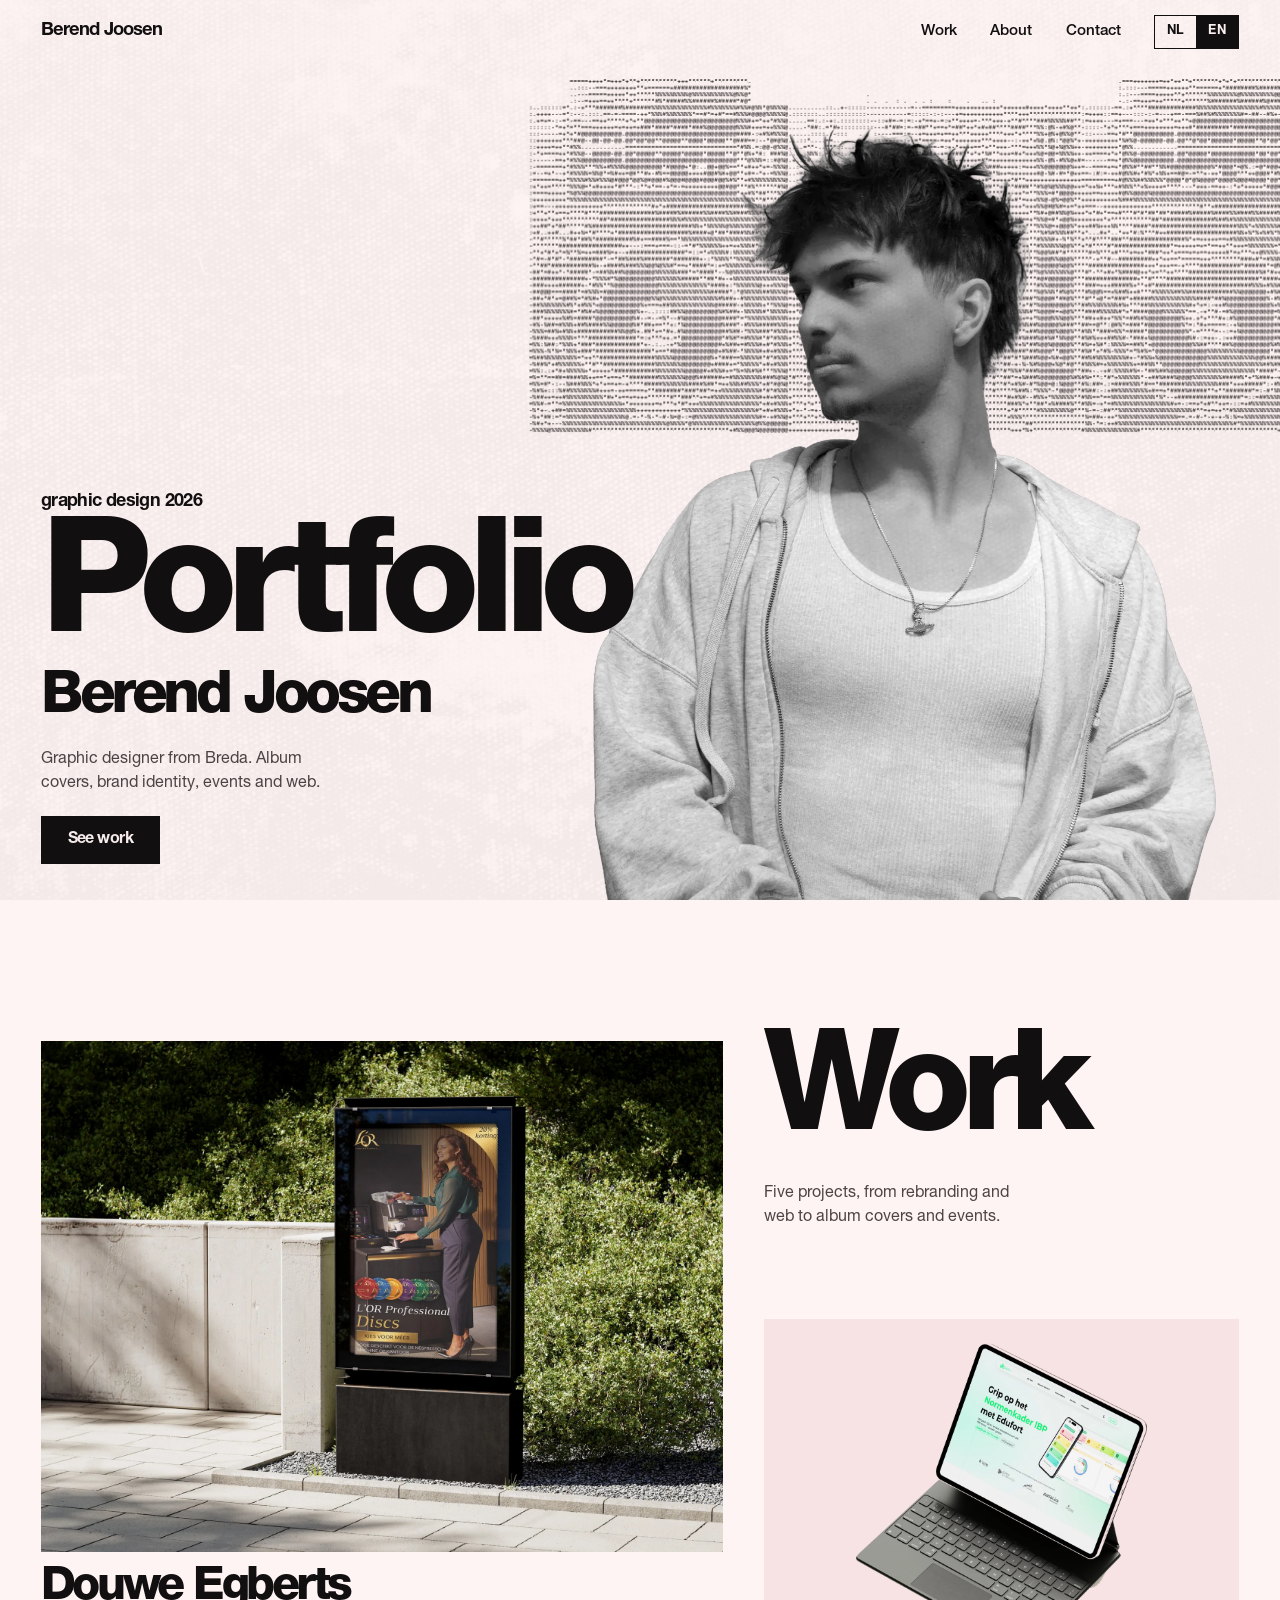
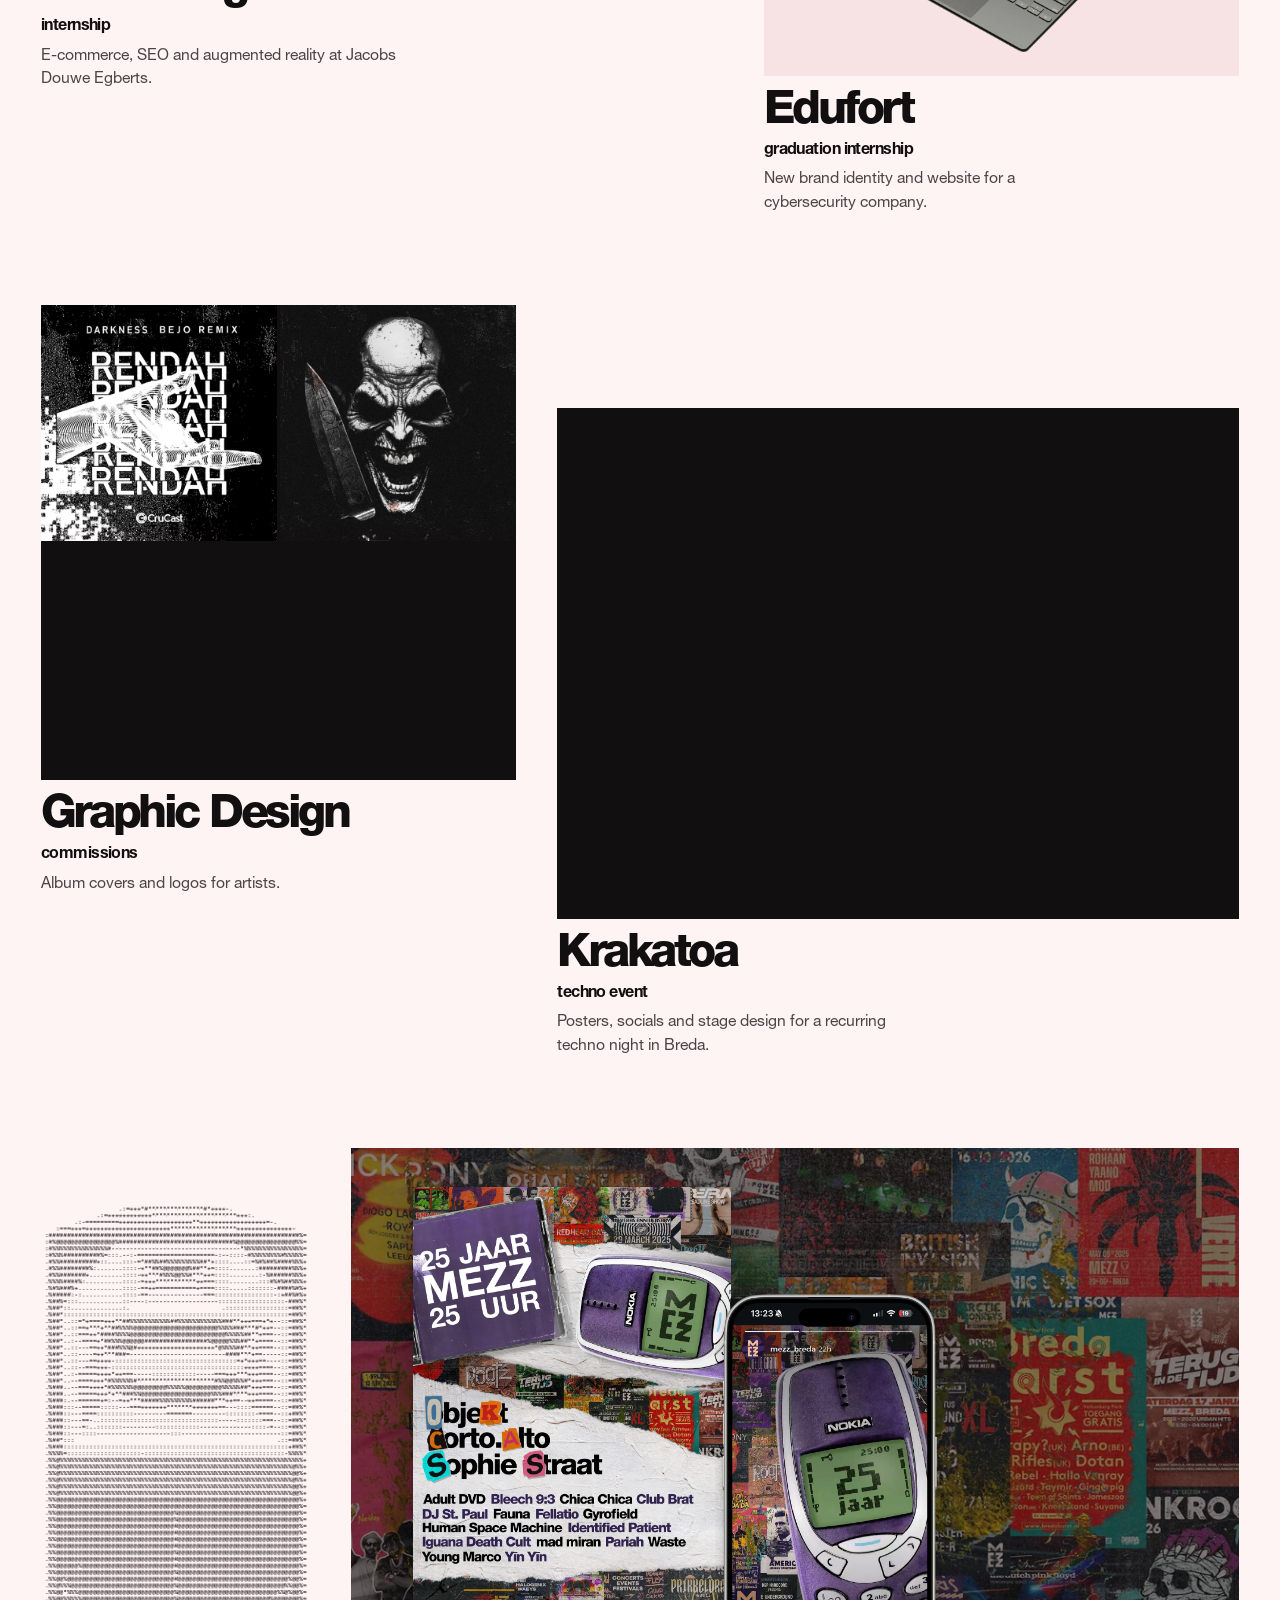
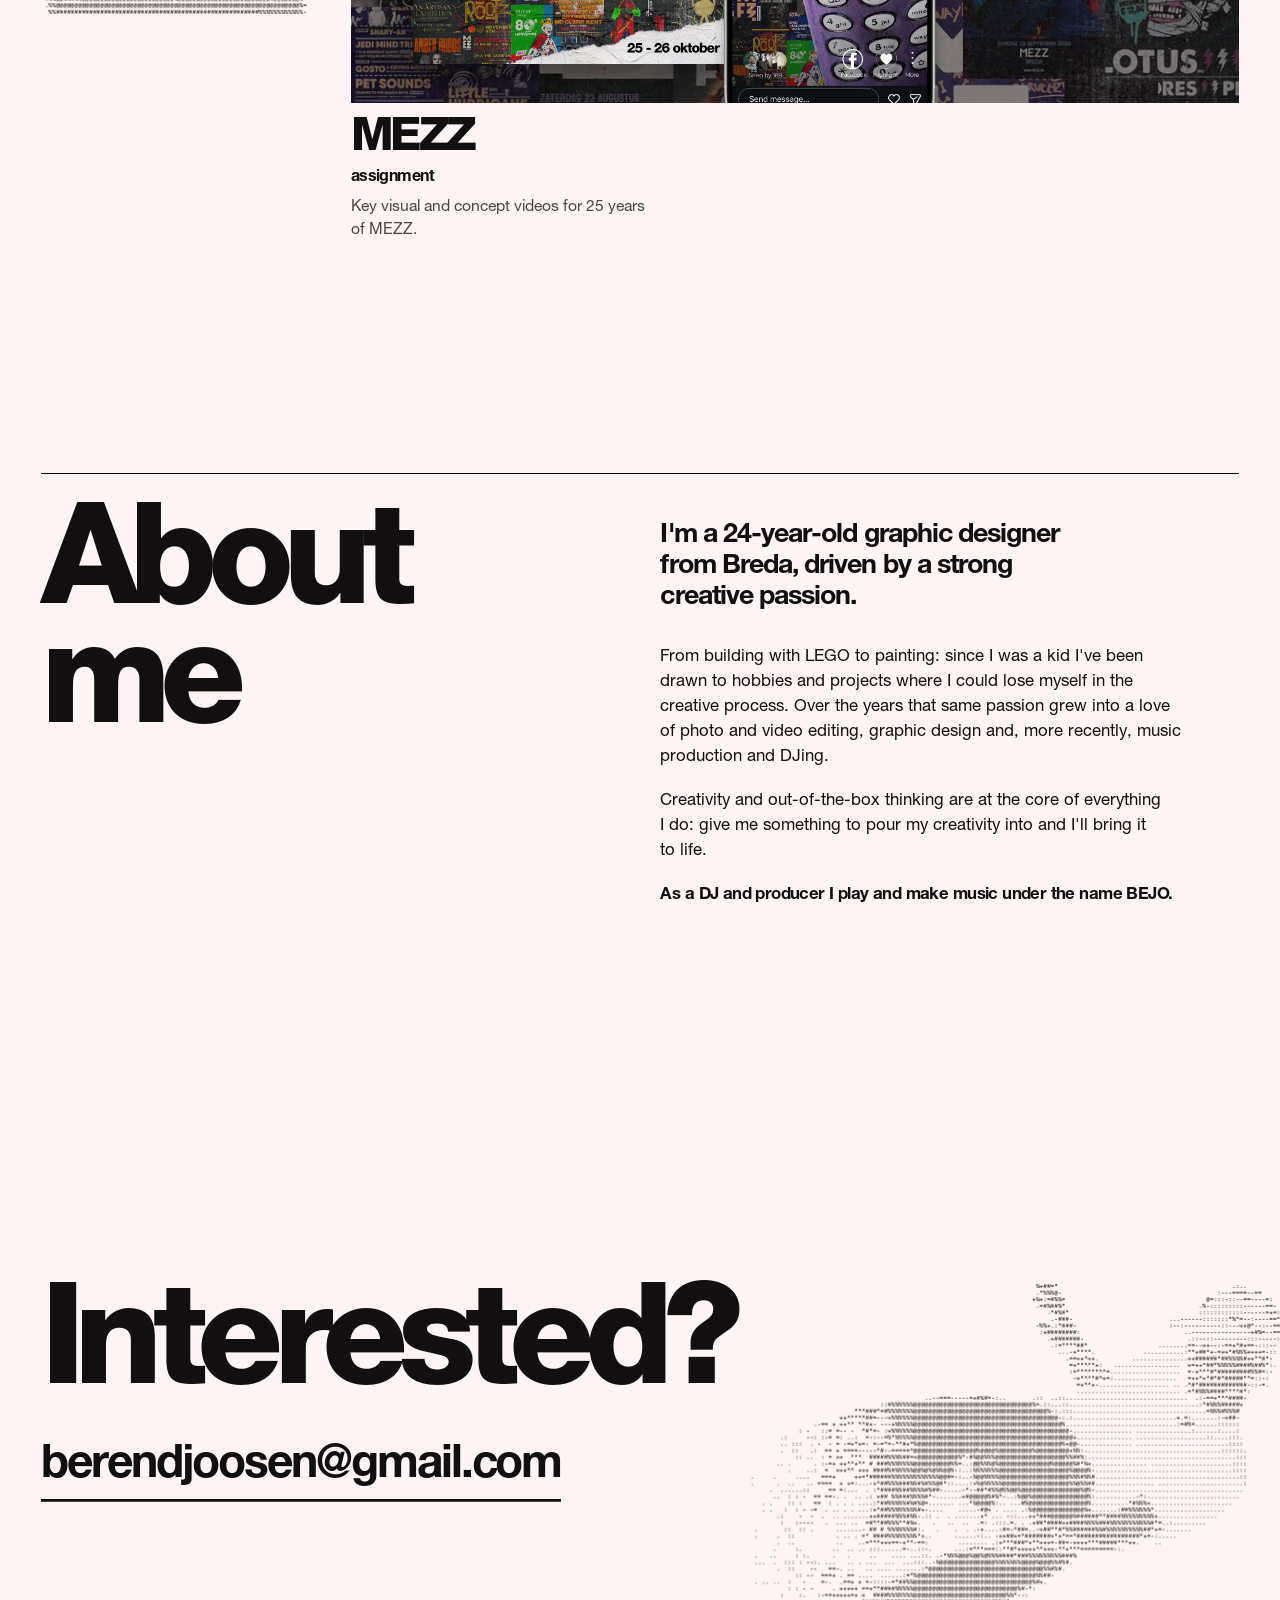
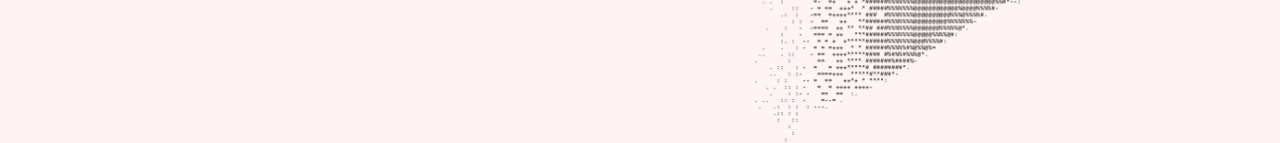
==== index.html @ 77ffd5ee "Add "bejo" easter egg: ASCII music notes rain down the page - js/ascii-rain.js: type "bejo" anywhere" ====
<!doctype html>
<html lang="nl">
<head>
  <meta charset="utf-8">
  <meta name="viewport" content="width=device-width, initial-scale=1">
  <title>Berend Joosen | Graphic design portfolio 2026</title>
  <meta name="description" content="Portfolio van Berend Joosen, graphic designer uit Breda. Albumcovers, merkidentiteit, evenementen en web.">
  <meta name="theme-color" content="#fff4f4">
  <link rel="preload" href="assets/fonts/helvetica-neue-heavy.woff2" as="font" type="font/woff2" crossorigin>
  <link rel="preload" href="assets/fonts/helvetica-neue-roman.woff2" as="font" type="font/woff2" crossorigin>
  <link rel="preload" href="assets/img/portrait.webp" as="image" type="image/webp">
  <link rel="icon" href="assets/favicon.svg" type="image/svg+xml">
  <meta property="og:type" content="website">
  <meta property="og:site_name" content="Berend Joosen">
  <meta property="og:title" content="Berend Joosen | Graphic design portfolio 2026">
  <meta property="og:description" content="Portfolio van Berend Joosen, graphic designer uit Breda. Albumcovers, merkidentiteit, evenementen en web.">
  <meta property="og:url" content="https://berendjo.github.io/">
  <meta property="og:image" content="https://berendjo.github.io/assets/img/og.jpg">
  <meta property="og:image:width" content="1200">
  <meta property="og:image:height" content="630">
  <meta name="twitter:card" content="summary_large_image">
  <script>document.documentElement.classList.add("js");</script>
  <link rel="stylesheet" href="css/styles.css">
</head>
<body>
  <a class="skip-link" href="#werk" data-i18n="skip">Naar het werk</a>

  <header class="site-header">
    <a class="brand" href="#top" aria-label="Berend Joosen, naar boven" data-i18n-aria="brandAria">Berend Joosen</a>
    <nav class="nav" aria-label="Hoofdmenu" data-i18n-aria="navAria">
      <a href="#werk" data-i18n="navWork">Werk</a>
      <a href="#over" data-i18n="navAbout">Over</a>
      <a href="#contact" data-i18n="navContact">Contact</a>
      <div class="lang" role="group" aria-label="Taal" data-i18n-aria="langAria">
        <button type="button" data-lang="nl" aria-pressed="true">NL</button>
        <button type="button" data-lang="en" aria-pressed="false">EN</button>
      </div>
    </nav>
  </header>

  <main id="top">
    <section class="hero" aria-labelledby="hero-title">
      <div class="hero-deck" data-ascii-deck data-src="assets/img/download.webp" aria-hidden="true">
        <canvas class="deck-static"></canvas>
        <canvas class="deck-live"></canvas>
        <noscript><img src="assets/img/download.webp" alt="" width="900" height="471"></noscript>
      </div>
      <img class="hero-portrait" src="assets/img/portrait.webp" alt="Zwart-wit portret van Berend Joosen" data-i18n-alt="portraitAlt" width="1126" height="1400" fetchpriority="high">

      <div class="hero-copy">
        <p class="hero-kicker" data-i18n="kicker">graphic design 2026</p>
        <h1 id="hero-title" class="hero-title">
          <span class="hero-big" aria-label="Portfolio"><span class="word" aria-hidden="true"><span class="ch">P</span><span class="ch">o</span><span class="ch">r</span><span class="ch">t</span><span class="ch">f</span><span class="ch">o</span><span class="ch">l</span><span class="ch">i</span><span class="ch">o</span></span></span>
          <span class="hero-name">Berend Joosen</span>
        </h1>
        <p class="hero-lede" data-i18n="lede">Graphic designer uit Breda. Albumcovers, merkidentiteit, events en web.</p>
        <a class="btn" href="#werk" data-i18n="cta">Bekijk werk</a>
      </div>
    </section>

    <section class="work" id="werk" aria-labelledby="work-title">
      <div class="work-grid">

        <div class="work-intro">
          <h2 id="work-title" class="work-title" data-i18n="workTitle">Werk</h2>
          <p class="work-lede" data-i18n="workLede">Vijf projecten, van rebranding en web tot albumcovers en evenementen.</p>
        </div>

        <a class="tile t-jde reveal" href="projects/douwe-egberts.html">
          <div class="tile-media ratio-43">
            <img src="assets/img/jde-ooh.webp" alt="Reclamezuil met een Douwe Egberts campagne langs een straat" data-i18n-alt="altJde" width="1800" height="1350" loading="lazy" decoding="async">
          </div>
          <div class="tile-meta">
            <h3 class="tile-name">Douwe Egberts</h3>
            <p class="tile-kind" data-i18n="kindJde">stage</p>
            <p class="tile-desc" data-i18n="descJde">E-commerce, SEO en augmented reality bij Jacobs Douwe Egberts.</p>
          </div>
        </a>

        <a class="tile t-edufort reveal" href="projects/edufort.html">
          <div class="tile-media ratio-43 tinted">
            <img class="contain" src="assets/img/edufort-devices.webp" alt="Edufort website op een iPad en telefoon" data-i18n-alt="altEdufort" width="1691" height="1800" loading="lazy" decoding="async">
          </div>
          <div class="tile-meta">
            <h3 class="tile-name">Edufort</h3>
            <p class="tile-kind" data-i18n="kindEdufort">afstudeerstage</p>
            <p class="tile-desc" data-i18n="descEdufort">Nieuwe merkidentiteit en website voor een cybersecuritybedrijf.</p>
          </div>
        </a>

        <a class="tile t-comm reveal" href="projects/graphic-design.html">
          <div class="tile-media mosaic" role="img" aria-label="Vier albumcovers" data-i18n-aria="altComm">
            <img src="assets/img/comm-rendah.webp" alt="" width="1200" height="1200" loading="lazy" decoding="async">
            <img src="assets/img/comm-skull.webp" alt="" width="1200" height="1200" loading="lazy" decoding="async">
            <img src="assets/img/comm-tenebra.webp" alt="" width="1200" height="1200" loading="lazy" decoding="async">
            <img src="assets/img/comm-evacuation.webp" alt="" width="1200" height="1200" loading="lazy" decoding="async">
          </div>
          <div class="tile-meta">
            <h3 class="tile-name">Graphic Design</h3>
            <p class="tile-kind" data-i18n="kindComm">commissies</p>
            <p class="tile-desc" data-i18n="descComm">Albumcovers en logo's voor artiesten.</p>
          </div>
        </a>

        <a class="tile t-krak reveal" href="projects/krakatoa.html">
          <div class="tile-media ratio-43">
            <img src="assets/img/krakatoa-posters.webp" alt="Drie Krakatoa posters met een groene en oranje vulkaanentiteit" data-i18n-alt="altKrak" width="1800" height="1350" loading="lazy" decoding="async">
          </div>
          <div class="tile-meta">
            <h3 class="tile-name">Krakatoa</h3>
            <p class="tile-kind" data-i18n="kindKrak">techno evenement</p>
            <p class="tile-desc" data-i18n="descKrak">Posters, socials en podiumontwerp voor een terugkerende technonacht in Breda.</p>
          </div>
        </a>

        <a class="tile t-mezz reveal" href="projects/mezz.html">
          <div class="tile-media mezz-stage">
            <img class="mz-bg" src="assets/img/mezz-collage.webp" alt="" width="933" height="1400" loading="lazy" decoding="async">
            <img class="mz-poster" src="assets/img/mezz-poster.webp" alt="Poster 25 jaar MEZZ met een Nokia 3310" data-i18n-alt="altMezz" width="1067" height="1600" loading="lazy" decoding="async">
            <img class="mz-phone mz-a" src="assets/img/mezz-phone-story.webp" alt="" width="809" height="1600" loading="lazy" decoding="async">
            <img class="mz-phone mz-b" src="assets/img/mezz-phone-post.webp" alt="" width="806" height="1600" loading="lazy" decoding="async">
          </div>
          <div class="tile-meta">
            <h3 class="tile-name">MEZZ</h3>
            <p class="tile-kind" data-i18n="kindMezz">opdracht</p>
            <p class="tile-desc" data-i18n="descMezz">Visuele uiting en conceptvideo's voor 25 jaar MEZZ.</p>
          </div>
        </a>


        <div class="speaker t-speaker reveal" data-ascii-speaker data-src="assets/img/funktionone.png" aria-hidden="true">
          <canvas class="spk-static"></canvas>
          <canvas class="spk-live"></canvas>
          <canvas class="spk-notes"></canvas>
          <noscript><img src="assets/img/funktionone.png" alt="" width="1200" height="1200"></noscript>
        </div>

      </div>
    </section>

    <section class="about" id="over" aria-labelledby="about-title">
      <div class="about-grid">
        <h2 id="about-title" class="about-title" data-i18n="aboutTitle">Over mij</h2>
        <div class="about-body">
          <p class="about-lead" data-i18n="aboutLead">Ik ben een 24-jarige graphic designer uit Breda, gedreven door een sterke creatieve passie.</p>
          <p data-i18n="aboutP1">Van het bouwen met LEGO tot schilderen: ik ben sinds klein kind al aangetrokken geweest tot hobby's en projecten waarin ik volledig kon opgaan in het creatieve proces. In de loop der jaren heeft diezelfde passie zich ontwikkeld tot een liefde voor foto- en videobewerking, grafisch ontwerp en, meer recentelijk, muziekproductie en dj'en.</p>
          <p data-i18n="aboutP2">Creativiteit en out-of-the-box denken vormt de kern van alles wat ik doe: geef me iets om mijn creativiteit in te stoppen en ik breng het tot leven.</p>
          <p class="about-bejo" data-i18n="aboutBejo">Als dj en producer draai en maak ik muziek onder de naam BEJO.</p>
        </div>
      </div>
    </section>

    <section class="p-contact" id="contact" aria-labelledby="contact-h">
      <div class="p-contact-stage">
        <div class="corner-figure" data-ascii-figure data-src="assets/img/fall.webp" aria-hidden="true"><canvas></canvas></div>
        <div class="p-contact-copy">
          <h2 id="contact-h" class="p-contact-title" data-i18n="contactTitle">Interesse?</h2>
          <a class="p-contact-mail" href="mailto:berendjoosen@gmail.com">berendjoosen@gmail.com</a>
        </div>
      </div>
    </section>

    <!-- Next section (over) follows after the overview is approved. -->
  </main>

  <script src="js/main.js"></script>
  <script src="js/ascii-lib.js"></script>
  <script src="js/ascii-rain.js"></script>
  <script src="js/ascii-deck.js"></script>
  <script src="js/ascii-speaker.js"></script>
  <script src="js/ascii-figure.js"></script>
</body>
</html>
---- css/styles.css ----
/* Berend Joosen portfolio. Design tokens live in :root. */

/* Helvetica Neue LT W1G: 55 Roman, 65 Medium, 75 Bold, 85 Heavy */
@font-face {
  font-family: "Helvetica Neue Web";
  src: url("../assets/fonts/helvetica-neue-roman.woff2") format("woff2");
  font-weight: 400;
  font-display: swap;
}
@font-face {
  font-family: "Helvetica Neue Web";
  src: url("../assets/fonts/helvetica-neue-medium.woff2") format("woff2");
  font-weight: 500;
  font-display: swap;
}
@font-face {
  font-family: "Helvetica Neue Web";
  src: url("../assets/fonts/helvetica-neue-bold.woff2") format("woff2");
  font-weight: 700;
  font-display: swap;
}
@font-face {
  font-family: "Helvetica Neue Web";
  src: url("../assets/fonts/helvetica-neue-heavy.woff2") format("woff2");
  font-weight: 800;
  font-display: swap;
}

:root {
  /* color: pale pink paper + ink, no accent (taken from the PDF) */
  --paper: #fff4f4;
  --ink: #120f10;
  --ink-soft: #4d4446;
  --rule: rgb(18 15 16 / 0.85);

  /* type */
  --font: "Helvetica Neue Web", "Helvetica Neue", Helvetica, Arial, sans-serif;
  --display-track: -0.075em;
  --bold-track: -0.035em;

  /* space */
  --gutter: clamp(1rem, 3.2vw, 3rem);
  --nav-h: 4rem;

  /* motion */
  --ease-out: cubic-bezier(0.23, 1, 0.32, 1);
}

*, *::before, *::after { box-sizing: border-box; }

html { scroll-behavior: smooth; -webkit-text-size-adjust: 100%; }

body {
  margin: 0;
  background: var(--paper);
  color: var(--ink);
  font-family: var(--font);
  font-size: 1rem;
  line-height: 1.5;
  -webkit-font-smoothing: antialiased;
  text-rendering: optimizeLegibility;
}

/* paper grain, fixed so it never repaints with scroll */
body::before {
  content: "";
  position: fixed;
  inset: 0;
  z-index: 60;
  pointer-events: none;
  background: url("../assets/img/paper.webp") center / cover no-repeat;
  mix-blend-mode: multiply;
  opacity: 0.045;
}

img { display: block; max-width: 100%; height: auto; }

a { color: inherit; text-underline-offset: 0.2em; }

::selection { background: var(--ink); color: var(--paper); }

:focus-visible { outline: 2px solid var(--ink); outline-offset: 3px; }

html { scrollbar-color: var(--ink) var(--paper); }

.skip-link {
  position: absolute;
  left: var(--gutter);
  top: 0;
  z-index: 80;
  padding: 0.5rem 0.9rem;
  background: var(--ink);
  color: var(--paper);
  transform: translateY(-120%);
}
.skip-link:focus { transform: none; }

/* ---------- header ---------- */

.site-header {
  position: fixed;
  inset: 0 0 auto 0;
  z-index: 50;
  height: var(--nav-h);
  padding-inline: var(--gutter);
  background: var(--paper);
  display: flex;
  align-items: center;
  justify-content: space-between;
  gap: 1rem;
}

.brand {
  font-weight: 700;
  letter-spacing: -0.05em;
  font-size: 1.15rem;
  text-decoration: none;
}

.nav {
  display: flex;
  align-items: center;
  gap: clamp(1rem, 2.6vw, 2.25rem);
  font-weight: 500;
  font-size: 0.95rem;
}

.nav a {
  text-decoration: none;
  background: linear-gradient(var(--ink), var(--ink)) left bottom / 0 1.5px no-repeat;
  padding-block: 0.25rem;
  transition: background-size 220ms var(--ease-out);
}

.lang {
  display: inline-flex;
  border: 1.5px solid var(--ink);
}

.lang button {
  font: inherit;
  font-size: 0.8rem;
  font-weight: 700;
  letter-spacing: 0.04em;
  min-width: 2.6rem;
  min-height: 2rem;
  padding: 0 0.5rem;
  border: 0;
  background: transparent;
  color: var(--ink);
  cursor: pointer;
  transition: background-color 160ms ease, color 160ms ease, transform 160ms var(--ease-out);
}
.lang button[aria-pressed="true"] { background: var(--ink); color: var(--paper); }
.lang button:active { transform: scale(0.97); }

/* ---------- hero ---------- */

.hero {
  --px: 0;
  --py: 0;
  position: relative;
  min-height: 100dvh;
  overflow: clip;
  display: flex;
  align-items: flex-end;
  padding: calc(var(--nav-h) + 1rem) var(--gutter) clamp(1.5rem, 4vh, 3rem);
}

.hero-deck {
  position: absolute;
  top: calc(var(--nav-h) + 1.5vh);
  right: -5vw;
  width: 64vw;
  aspect-ratio: 524 / 232;
  max-width: none;
  mix-blend-mode: multiply;
  pointer-events: none;
  transform: translate3d(calc(var(--px) * 18px), calc(var(--py) * 12px), 0);
}

.hero.is-scratch { cursor: grab; }
.hero-deck canvas { position: absolute; inset: 0; width: 100%; height: 100%; }
.hero-deck noscript img, .hero-deck img { width: 100%; height: auto; }

.hero-portrait {
  position: absolute;
  right: clamp(0.5rem, 5vw, 6rem);
  bottom: 0;
  height: min(86dvh, 62vw);
  width: auto;
  max-width: none;
  pointer-events: none;
  filter: grayscale(1) contrast(1.05);
  transform: translate3d(calc(var(--px) * -10px), calc(var(--py) * -6px), 0);
}

.hero-copy {
  position: relative;
  z-index: 2;
  width: min(100%, 62vw);
}

.hero-kicker {
  margin: 0 0 0.4rem;
  font-weight: 700;
  font-size: clamp(0.95rem, 1.4vw, 1.25rem);
  letter-spacing: var(--bold-track);
}

.hero-title { margin: 0; font-weight: 800; }

.hero-big {
  display: block;
  font-size: clamp(4rem, 12.6vw, 15rem);
  line-height: 0.8;
  letter-spacing: var(--display-track);
  /* headroom so the intro's clip mask never shaves caps and ascenders;
     the negative margin pulls the layout back to the original spacing */
  padding-block: 0.17em 0.05em;
  margin-top: -0.11em;
  overflow: clip;
}

.word { display: inline-block; white-space: nowrap; }
.ch { display: inline-block; }

.hero-name {
  display: block;
  margin-top: 0.25rem;
  font-size: clamp(1.6rem, 4.6vw, 5.5rem);
  line-height: 0.9;
  letter-spacing: var(--display-track);
}

.hero-lede {
  max-width: 34ch;
  margin: clamp(1rem, 2.4vh, 1.75rem) 0 1.25rem;
  font-size: clamp(1rem, 1.25vw, 1.2rem);
  color: var(--ink-soft);
  text-wrap: balance;
}

/* ---------- button ---------- */

.btn {
  display: inline-flex;
  align-items: center;
  min-height: 3rem;
  padding: 0 1.6rem;
  background: var(--ink);
  color: var(--paper);
  border: 1.5px solid var(--ink);
  font-weight: 700;
  font-size: 1rem;
  letter-spacing: var(--bold-track);
  text-decoration: none;
  white-space: nowrap;
  transition: background-color 180ms ease, color 180ms ease, transform 160ms var(--ease-out);
}
.btn:active { transform: scale(0.97); }

@media (hover: hover) and (pointer: fine) {
  .nav a:hover { background-size: 100% 1.5px; }
  .btn:hover { background: transparent; color: var(--ink); }
  .lang button[aria-pressed="false"]:hover { background: rgb(18 15 16 / 0.1); }
}

/* ---------- intro motion (only when motion is allowed) ---------- */

@media (prefers-reduced-motion: no-preference) {
  .ch {
    animation: rise 760ms var(--ease-out) both;
    animation-delay: calc(var(--i, 0) * 45ms + 120ms);
  }
  .hero-kicker, .hero-name, .hero-lede, .btn {
    animation: fade-up 620ms var(--ease-out) both;
  }
  .hero-kicker { animation-delay: 60ms; }
  .hero-name { animation-delay: 560ms; }
  .hero-lede { animation-delay: 660ms; }
  .btn { animation-delay: 740ms; }

  .hero-deck { animation: ascii-in 1300ms var(--ease-out) 150ms both; }
  .hero-portrait { animation: portrait-in 950ms var(--ease-out) 250ms both; }

  @keyframes rise { from { transform: translateY(105%); } }
  @keyframes fade-up { from { opacity: 0; transform: translateY(10px); } }
  @keyframes ascii-in { from { opacity: 0; translate: 5vw 0; } }
  @keyframes portrait-in { from { opacity: 0; translate: 0 5%; } }
}

/* ---------- work overview ---------- */

:root { --paper-deep: #f7e3e3; }

.work {
  padding: clamp(5rem, 11vw, 10rem) var(--gutter) clamp(5rem, 10vw, 9rem);
  scroll-margin-top: var(--nav-h);
}

.work-grid {
  max-width: 1600px;
  margin-inline: auto;
  display: grid;
  grid-template-columns: minmax(0, 1fr);
  row-gap: clamp(3.5rem, 7vw, 7rem);
}

.work-title {
  margin: 0;
  font-weight: 800;
  font-size: clamp(4rem, 11vw, 12rem);
  line-height: 0.82;
  letter-spacing: var(--display-track);
}

.work-lede {
  max-width: 30ch;
  margin: clamp(1rem, 2vw, 1.75rem) 0 0;
  font-size: clamp(1rem, 1.25vw, 1.2rem);
  color: var(--ink-soft);
  text-wrap: balance;
}

/* tiles: no cards, the work sits straight on the paper */
.tile {
  display: block;
  color: inherit;
  text-decoration: none;
}

.tile-media {
  position: relative;
  overflow: clip;
  background: var(--ink);
}
.tile-media.tinted { background: var(--paper-deep); }
.ratio-43 { aspect-ratio: 4 / 3; }

.tile-media img {
  width: 100%;
  height: 100%;
  object-fit: cover;
  transition: transform 700ms var(--ease-out);
}
.tile-media img.contain { object-fit: contain; padding: 5%; }

.mosaic {
  aspect-ratio: 1;
  display: grid;
  grid-template-columns: 1fr 1fr;
  gap: 3px;
}

/* MEZZ: poster and two phones over the poster collage */
.mezz-stage { aspect-ratio: 16 / 10; }
.mezz-stage img { position: absolute; width: auto; max-width: none; transition: transform 700ms var(--ease-out); }
.mezz-stage .mz-bg { inset: 0; width: 100%; height: 100%; object-fit: cover; opacity: 0.5; }
.mezz-stage .mz-poster { left: 7%; top: 7%; height: 86%; box-shadow: 0 1.4rem 2.6rem rgb(0 0 0 / 0.5); }
.mezz-stage .mz-phone { height: 82%; }
.mezz-stage .mz-a { left: 41%; bottom: -8%; }
.mezz-stage .mz-b { right: 6%; top: 9%; }

.tile-meta { padding-top: 1rem; }

.tile-name {
  display: inline;
  margin: 0;
  font-weight: 800;
  font-size: clamp(1.9rem, 3.6vw, 3.8rem);
  line-height: 0.95;
  letter-spacing: var(--display-track);
  background: linear-gradient(var(--ink), var(--ink)) left 100% / 0 3px no-repeat;
  transition: background-size 320ms var(--ease-out);
  padding-bottom: 0.08em;
}

.tile-kind {
  margin: 0.2rem 0 0;
  font-weight: 700;
  letter-spacing: var(--bold-track);
  font-size: 1rem;
}

.tile-desc {
  margin: 0.35rem 0 0;
  max-width: 40ch;
  color: var(--ink-soft);
  font-size: 0.98rem;
  text-wrap: pretty;
}

.tile:focus-visible { outline-offset: 8px; }

/* desktop placement: staggered, asymmetric 12-column grid */
@media (min-width: 900px) {
  .work-grid { grid-template-columns: repeat(12, minmax(0, 1fr)); column-gap: var(--gutter); }
  .work-intro { grid-column: 8 / 13; grid-row: 1; align-self: start; }
  .t-jde      { grid-column: 1 / 8;  grid-row: 1 / 3; }
  .t-edufort  { grid-column: 8 / 13; grid-row: 2; }
  .t-comm     { grid-column: 1 / 6;  grid-row: 3; }
  .t-krak     { grid-column: 6 / 13; grid-row: 3; margin-top: clamp(2rem, 8vw, 8rem); }
  .t-mezz     { grid-column: 4 / 13; grid-row: 4; }
}

/* ASCII speaker: sits left of MEZZ; the notes canvas overhangs it (see BLEED in ascii-speaker.js) */
.speaker {
  position: relative;
  width: min(62vw, 300px);
  aspect-ratio: 516 / 812;
  pointer-events: none;
}
.speaker canvas { position: absolute; display: block; }
.spk-static, .spk-live { inset: 0; width: 100%; height: 100%; }
.spk-notes { left: -20%; width: 140%; top: -20%; height: 120%; }
.speaker noscript img { width: 100%; height: auto; }

@media (min-width: 900px) {
  .t-speaker { grid-column: 1 / 4; grid-row: 4; width: 100%; align-self: start; margin-top: clamp(1rem, 4vw, 5rem); }
}

@media (hover: hover) and (pointer: fine) {
  .tile:hover .tile-media img:not(.mz-bg) { transform: scale(1.035); }
  .tile:hover .mezz-stage .mz-bg { transform: scale(1.035); }
  .tile:hover .tile-name, .tile:focus-visible .tile-name { background-size: 100% 3px; }
}

/* scroll reveal: content stays visible without JS or with reduced motion */
@media (prefers-reduced-motion: no-preference) {
  .js .reveal:not(.in) { opacity: 0; transform: translateY(28px); }
  .js .reveal {
    transition: opacity 700ms var(--ease-out), transform 700ms var(--ease-out);
  }
}

/* ---------- project pages ---------- */

.p-head {
  max-width: 1600px;
  margin-inline: auto;
  padding: calc(var(--nav-h) + clamp(2rem, 5vw, 4rem)) var(--gutter) clamp(2.5rem, 5vw, 4.5rem);
}

.p-back {
  display: inline-block;
  margin-bottom: clamp(2.5rem, 7vw, 6rem);
  font-weight: 700;
  letter-spacing: var(--bold-track);
  text-decoration: none;
  background: linear-gradient(var(--ink), var(--ink)) left bottom / 0 1.5px no-repeat;
  padding-block: 0.25rem;
  transition: background-size 220ms var(--ease-out);
}

.p-title {
  margin: 0;
  font-weight: 800;
  font-size: clamp(3.2rem, 10.2vw, 12rem);
  line-height: 0.86;
  letter-spacing: var(--display-track);
  text-wrap: balance;
  overflow-wrap: anywhere;
}

.p-head-row { display: grid; gap: 1.75rem; margin-top: clamp(1rem, 2vw, 1.75rem); }

.p-kind {
  margin: 0;
  font-weight: 700;
  font-size: clamp(1.1rem, 1.7vw, 1.6rem);
  letter-spacing: var(--bold-track);
}

.p-skills-h { margin: 0 0 0.5rem; font-weight: 800; font-size: 1.15rem; letter-spacing: var(--bold-track); }
.p-skills ul { margin: 0; padding: 0; list-style: none; }
.p-skills li { padding: 0.12rem 0; }

.p-body {
  max-width: 1600px;
  margin-inline: auto;
  padding: 0 var(--gutter) clamp(4rem, 9vw, 8rem);
  display: grid;
  grid-template-columns: minmax(0, 1fr);
  row-gap: clamp(2.5rem, 6vw, 6rem);
}

.p-block img { width: 100%; height: auto; }

.p-text p {
  margin: 0 0 1.1em;
  max-width: 58ch;
  font-size: clamp(1.05rem, 1.3vw, 1.25rem);
  line-height: 1.5;
  text-wrap: pretty;
}
.p-text p:last-child { margin-bottom: 0; }

.p-h {
  margin: 0 0 1rem;
  font-weight: 800;
  font-size: clamp(1.7rem, 2.8vw, 2.8rem);
  line-height: 1;
  letter-spacing: var(--display-track);
}

/* image panels: images are placed per layout so they never depend on intrinsic size */
.p-panel { position: relative; overflow: clip; aspect-ratio: 16 / 9; background: var(--ink); }
.p-panel.tinted { background: var(--paper-deep); }
.p-panel img { position: absolute; width: auto; max-width: none; height: auto; }

.p-panel.duo img { top: 6%; height: 88%; }
.p-panel.duo img:first-child { left: 6%; }
.p-panel.duo img:last-child { right: 9%; }

.p-panel.devices img:first-child { left: 14%; top: 6%; height: 88%; }
.p-panel.devices img.small { right: 12%; bottom: 14%; height: 40%; }

.p-panel.solo img { left: 50%; top: 6%; height: 88%; transform: translateX(-50%); }

.p-panel.sq { aspect-ratio: 1; }
.p-panel.sq img { inset: 4%; width: 92%; height: 92%; object-fit: contain; }

.p-panel.phones img.bg { inset: 0; width: 100%; height: 100%; object-fit: cover; opacity: 0.45; }
.p-panel.phones img:not(.bg) { height: 92%; }
.p-panel.phones img:nth-child(2) { left: 24%; top: 4%; }
.p-panel.phones img:nth-child(3) { right: 24%; top: 9%; }

.p-photo img { display: block; }

.p-covers { display: grid; grid-template-columns: repeat(2, 1fr); gap: 3px; }
.p-covers img { width: 100%; height: 100%; aspect-ratio: 1; object-fit: cover; }
.p-covers img.tall { grid-row: span 2; aspect-ratio: auto; }

.p-terms { margin: 0; padding: 0; list-style: none; display: grid; gap: 0 var(--gutter); grid-template-columns: repeat(2, minmax(0, 1fr)); }
.p-terms li { border-top: 1.5px solid var(--ink); padding: 0.75rem 0 1.4rem; font-weight: 700; font-size: 1.15rem; letter-spacing: var(--bold-track); line-height: 1.25; }

.p-lead { margin: 0 0 1.5rem; font-size: clamp(1.05rem, 1.3vw, 1.25rem); font-weight: 700; letter-spacing: var(--bold-track); }
.p-terms-dl { margin: 0; display: grid; gap: 0; }
.p-term { border-top: 1.5px solid var(--ink); padding: 0.85rem 0 1.4rem; }
.p-term dt { font-weight: 800; font-size: clamp(1.35rem, 2vw, 1.9rem); letter-spacing: var(--display-track); line-height: 1; }
.p-term dd { margin: 0.5rem 0 0; max-width: 46ch; color: var(--ink-soft); }

.p-points { margin: 0; padding: 0; list-style: none; }
.p-points li { border-top: 1.5px solid var(--ink); padding: 1rem 0 1.25rem; font-size: clamp(1.1rem, 1.5vw, 1.45rem); font-weight: 500; line-height: 1.3; text-wrap: pretty; }

.p-next { max-width: 1600px; margin-inline: auto; padding: 0 var(--gutter); }
.p-next-link {
  display: block;
  border-top: 1.5px solid var(--ink);
  padding-block: clamp(1.5rem, 3vw, 2.5rem) clamp(1.5rem, 3vw, 2.5rem);
  text-decoration: none;
}
.p-next-label { display: block; margin-bottom: 0.6rem; font-weight: 700; letter-spacing: var(--bold-track); }
.p-next-name {
  display: inline;
  font-weight: 800;
  font-size: clamp(3rem, 10vw, 11rem);
  line-height: 0.95;
  letter-spacing: var(--display-track);
  background: linear-gradient(var(--ink), var(--ink)) left 100% / 0 0.07em no-repeat;
  transition: background-size 400ms var(--ease-out);
  padding-bottom: 0.06em;
}

/* ---------- about ---------- */

.about { padding: clamp(3rem, 8vw, 7rem) var(--gutter) clamp(4rem, 9vw, 8rem); scroll-margin-top: var(--nav-h); }
.about-grid { max-width: 1600px; margin-inline: auto; display: grid; grid-template-columns: minmax(0, 1fr); gap: clamp(1.5rem, 4vw, 3rem); border-top: 1.5px solid var(--ink); padding-top: clamp(1.5rem, 3vw, 2.5rem); }
.about-title { margin: 0; font-weight: 800; font-size: clamp(3.5rem, 11vw, 12rem); line-height: 0.85; letter-spacing: var(--display-track); }
.about-body p { margin: 0 0 1.1em; max-width: 58ch; font-size: clamp(1.05rem, 1.3vw, 1.25rem); line-height: 1.5; text-wrap: pretty; }
.about-body p:last-child { margin-bottom: 0; }
.about-body .about-lead { font-weight: 700; font-size: clamp(1.35rem, 2.1vw, 2rem); letter-spacing: var(--bold-track); line-height: 1.15; max-width: 30ch; }
.about-body .about-bejo { font-weight: 700; letter-spacing: var(--bold-track); }
@media (min-width: 900px) {
  .about-grid { grid-template-columns: repeat(12, minmax(0, 1fr)); column-gap: var(--gutter); }
  .about-title { grid-column: 1 / 7; }
  .about-body { grid-column: 7 / 13; padding-top: 0.6rem; }
}

/* 404 */
.nf-lead { margin: clamp(1.25rem, 3vw, 2.5rem) 0 0.75rem; font-weight: 700; font-size: clamp(1.35rem, 2.1vw, 2rem); letter-spacing: var(--bold-track); }
.nf-text { margin: 0 0 1.75rem; max-width: 46ch; color: var(--ink-soft); }

/* contact: copy on the left, the ASCII figure lying flush in the bottom-right corner of the page */
.p-contact { position: relative; overflow: clip; scroll-margin-top: var(--nav-h); }
.p-contact-stage {
  max-width: 1600px;
  margin-inline: auto;
  min-height: 80svh;
  padding: clamp(2rem, 5vw, 4rem) var(--gutter) calc(clamp(4rem, 9vw, 8rem) + 14vh);
  display: flex;
  flex-direction: column;
  justify-content: flex-end;
}
.p-contact-copy { position: relative; z-index: 2; }
.corner-figure {
  position: absolute;
  right: 0;
  bottom: 0;
  width: clamp(260px, 80vw, 520px);
  aspect-ratio: 1006 / 823;
  pointer-events: none;
}
.corner-figure canvas { position: absolute; inset: 0; display: block; width: 100%; height: 100%; }
@media (min-width: 900px) { .corner-figure { width: clamp(340px, 44vw, 760px); } }
@media (max-width: 899px) {
  /* copy first, the figure lies below it in the corner */
  .p-contact-stage { min-height: 0; padding-top: clamp(1rem, 4vw, 2rem); padding-bottom: calc(clamp(260px, 80vw, 520px) * 0.82 + 1.5rem); }
}

.p-contact-title { margin: 0; font-weight: 800; font-size: clamp(3.5rem, 11vw, 12rem); line-height: 0.85; letter-spacing: var(--display-track); }
.p-contact-mail {
  display: inline-block;
  margin-top: 1.25rem;
  font-weight: 700;
  font-size: clamp(1.3rem, 3.6vw, 3.6rem);
  letter-spacing: -0.045em;
  text-decoration: none;
  background: linear-gradient(var(--ink), var(--ink)) left 100% / 100% 0.06em no-repeat;
  transition: background-size 300ms var(--ease-out);
  overflow-wrap: anywhere;
}

/* ASCII coffee cup: steam rises into the top part of the box */
.cup { position: relative; width: min(100%, 520px); aspect-ratio: 1730 / 1899; pointer-events: none; }
.cup canvas { position: absolute; inset: 0; display: block; width: 100%; height: 100%; }
.cup noscript img { width: 100%; height: auto; }

/* ASCII padlock: the shackle lifts into the headroom at the top of the box */
.lock { position: relative; width: min(70vw, 380px); aspect-ratio: 432 / 607; pointer-events: none; }
.lock canvas { position: absolute; inset: 0; display: block; width: 100%; height: 100%; }
.lock noscript img { width: 100%; height: auto; }

@media (min-width: 600px) { .p-covers { grid-template-columns: repeat(4, 1fr); } }

@media (min-width: 900px) {
  .p-head-row { grid-template-columns: repeat(12, minmax(0, 1fr)); column-gap: var(--gutter); align-items: start; }
  .p-kind { grid-column: 1 / 7; }
  .p-skills { grid-column: 8 / 13; }
  .p-body { grid-template-columns: repeat(12, minmax(0, 1fr)); column-gap: var(--gutter); }
  .p-block { grid-column: var(--c); align-self: var(--a); }
}

@media (hover: hover) and (pointer: fine) {
  .p-back:hover, .p-next-link:hover .p-next-name { background-size: 100% 1.5px; }
  .p-next-link:hover .p-next-name { background-size: 100% 0.07em; }
  .p-contact-mail:hover { background-size: 0 0.06em; }
}

/* ---------- small screens ---------- */

@media (max-width: 760px) {
  .nav a { display: none; }
  .hero { align-items: flex-end; }
  .hero-copy { width: 100%; }
  .hero-deck { width: 128vw; right: -34vw; top: calc(var(--nav-h) + 1dvh); }
  .hero-portrait { top: calc(var(--nav-h) + 4dvh); bottom: auto; height: 40dvh; right: -4vw; mask-image: linear-gradient(to bottom, #000 78%, transparent); }
  .hero-big { font-size: clamp(3.6rem, 20.5vw, 9rem); }
  .hero-name { font-size: clamp(1.7rem, 9vw, 3.4rem); }
  .hero-lede { max-width: 26ch; }
  .p-panel { aspect-ratio: 4 / 3; }
  .p-panel.sq { aspect-ratio: 1; }
  .p-panel.duo img { top: 19%; height: 62%; }
  .p-panel.duo img:first-child { left: 5%; }
  .p-panel.duo img:last-child { right: 7%; }
  .p-panel.devices img:first-child { left: 4%; top: 10%; height: 80%; }
  .p-panel.devices img.small { right: 4%; bottom: 12%; height: 34%; }
  .p-panel.solo img { top: 10%; height: 80%; }
  .p-panel.phones img:not(.bg) { height: 90%; }
  .p-panel.phones img:nth-child(2) { left: 14%; }
  .p-panel.phones img:nth-child(3) { right: 14%; }
  .mezz-stage { aspect-ratio: 4 / 5; }
  .mezz-stage .mz-poster { left: 5%; top: 5%; height: 52%; }
  .mezz-stage .mz-phone { height: 58%; }
  .mezz-stage .mz-a { left: 8%; bottom: -6%; }
  .mezz-stage .mz-b { right: 6%; top: auto; bottom: -6%; }
}
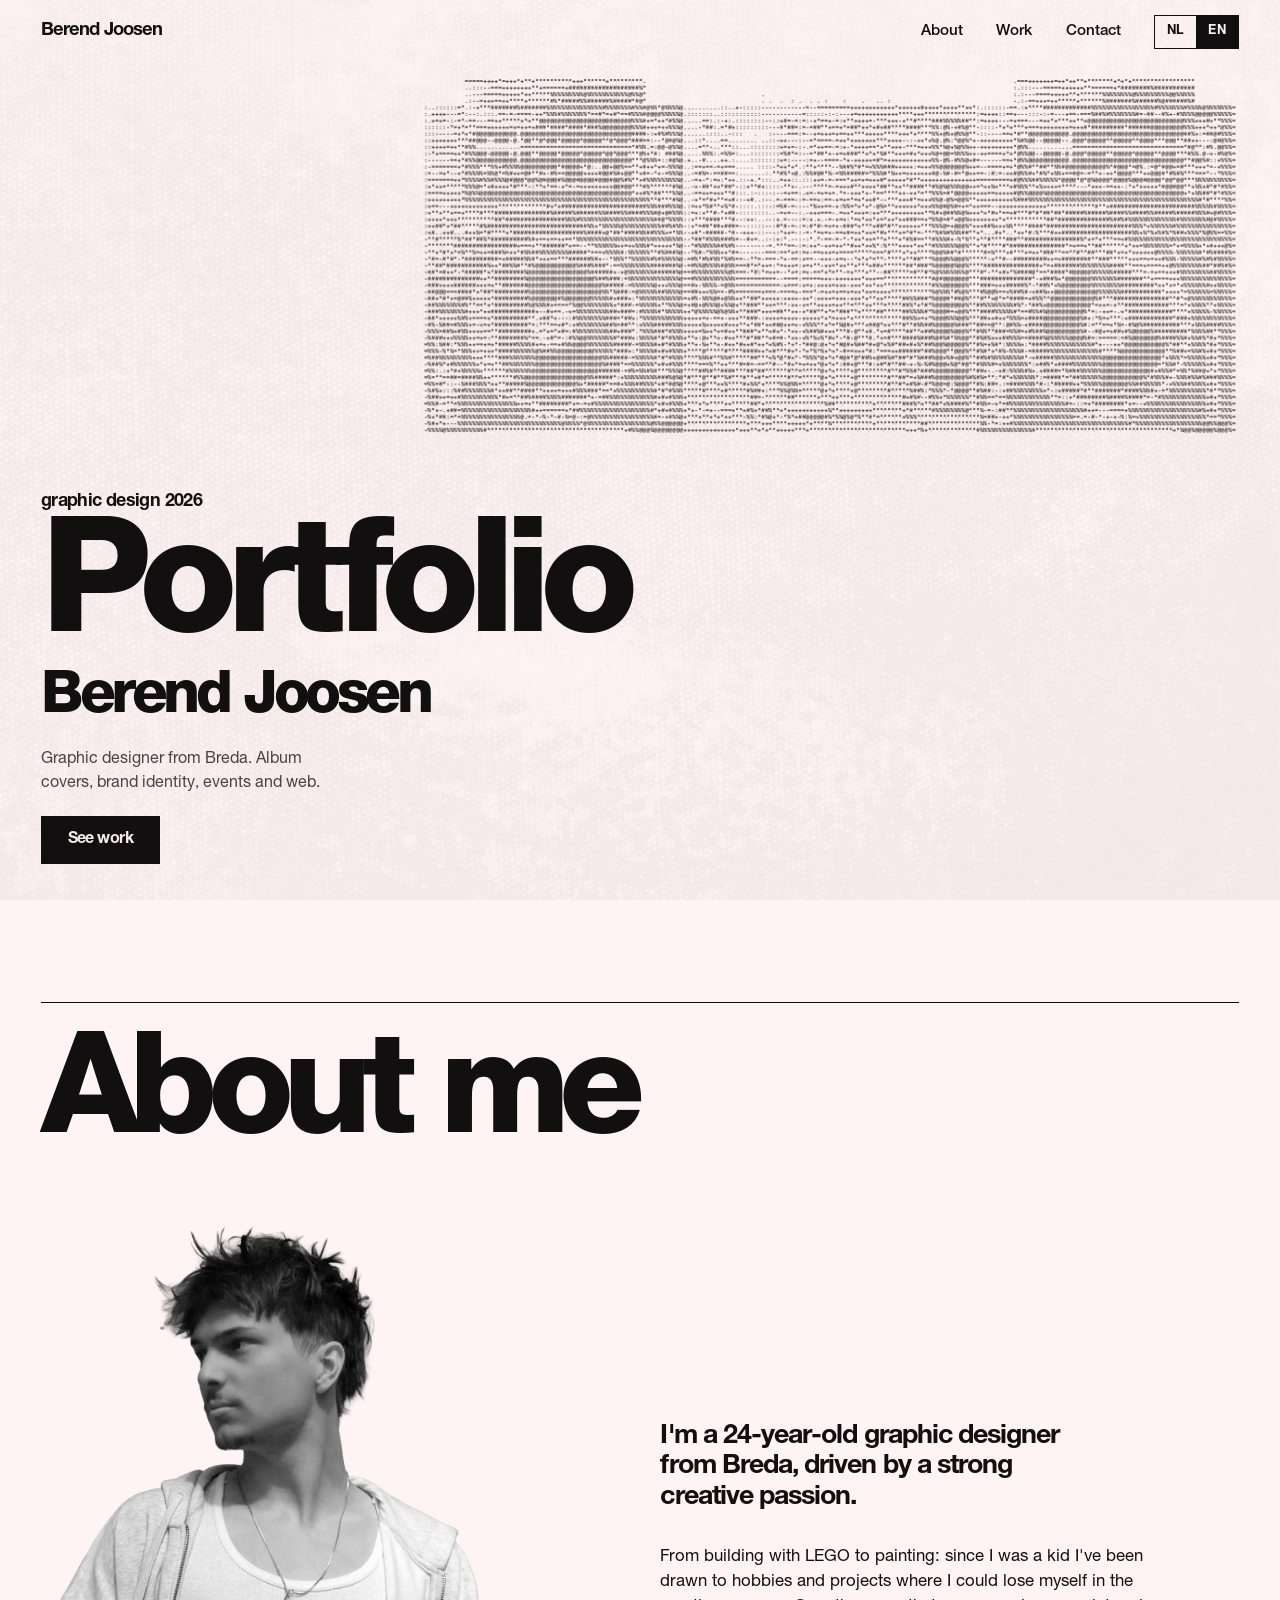
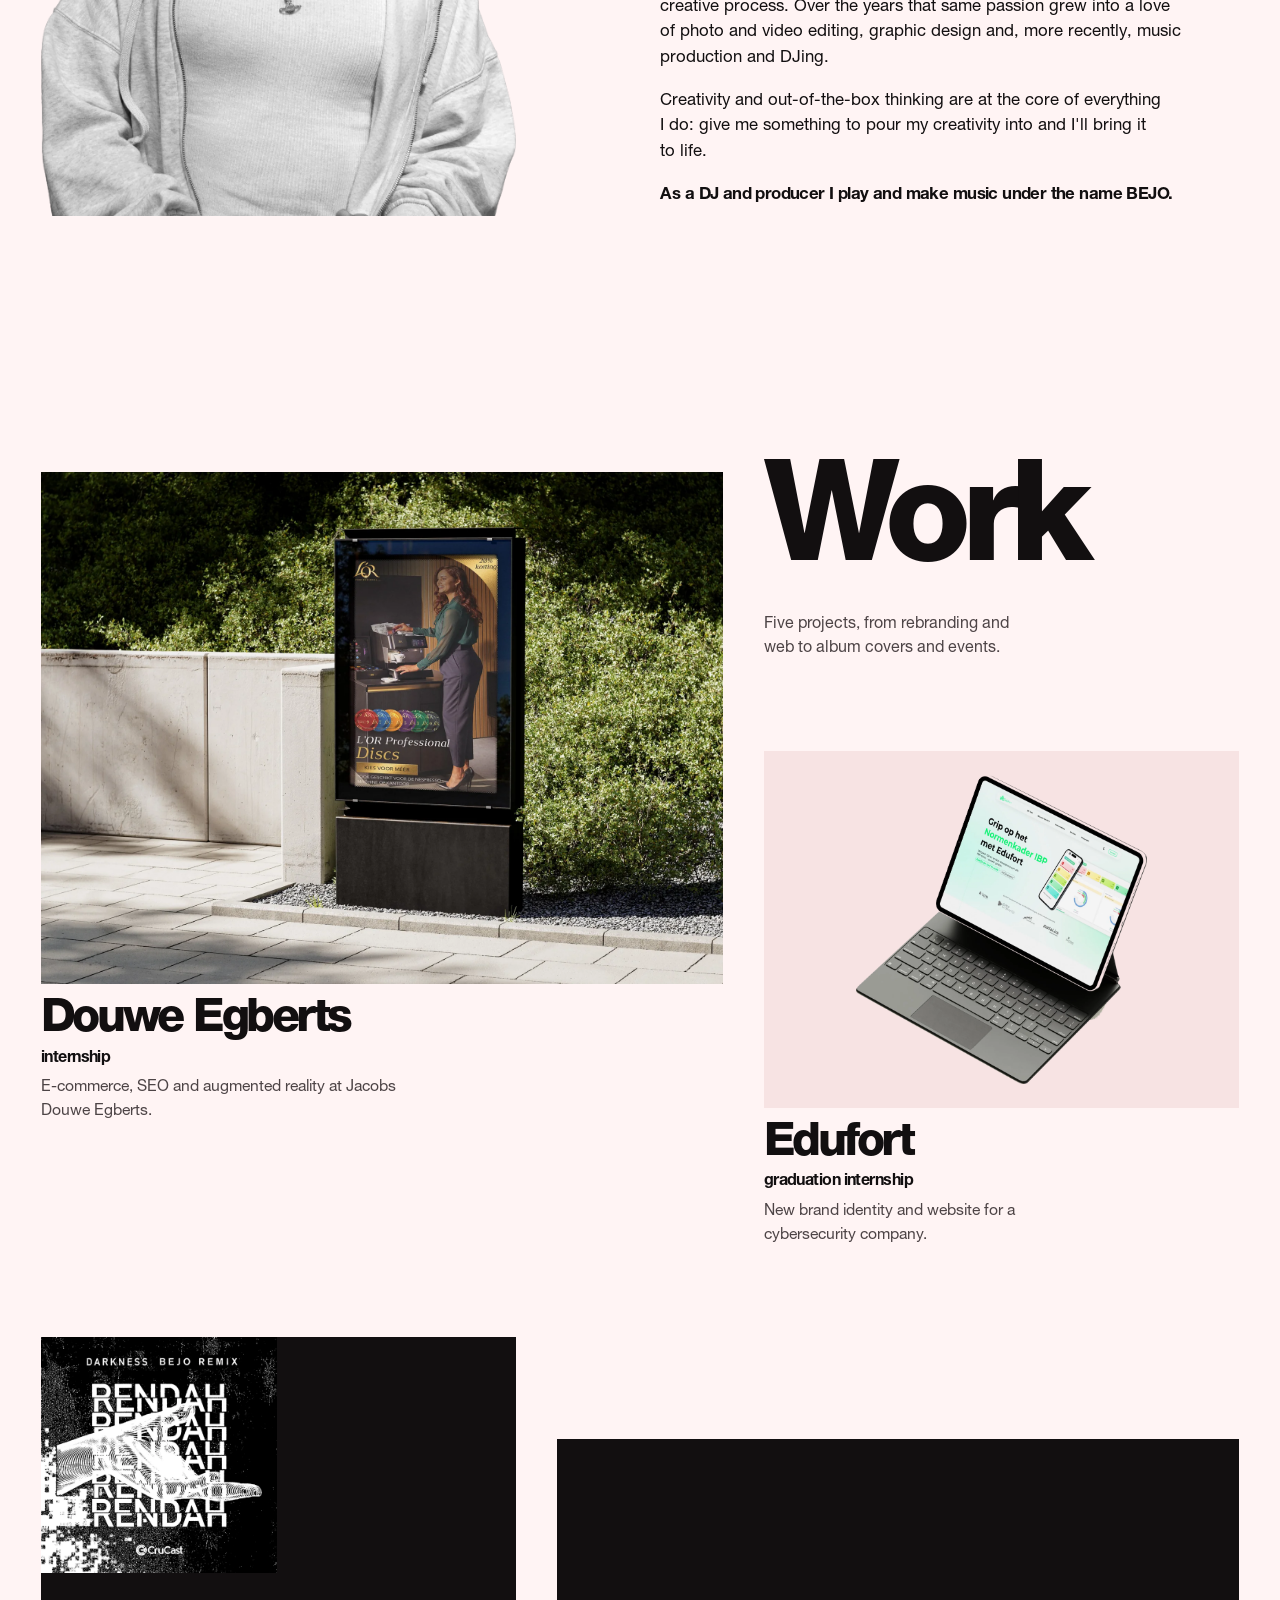
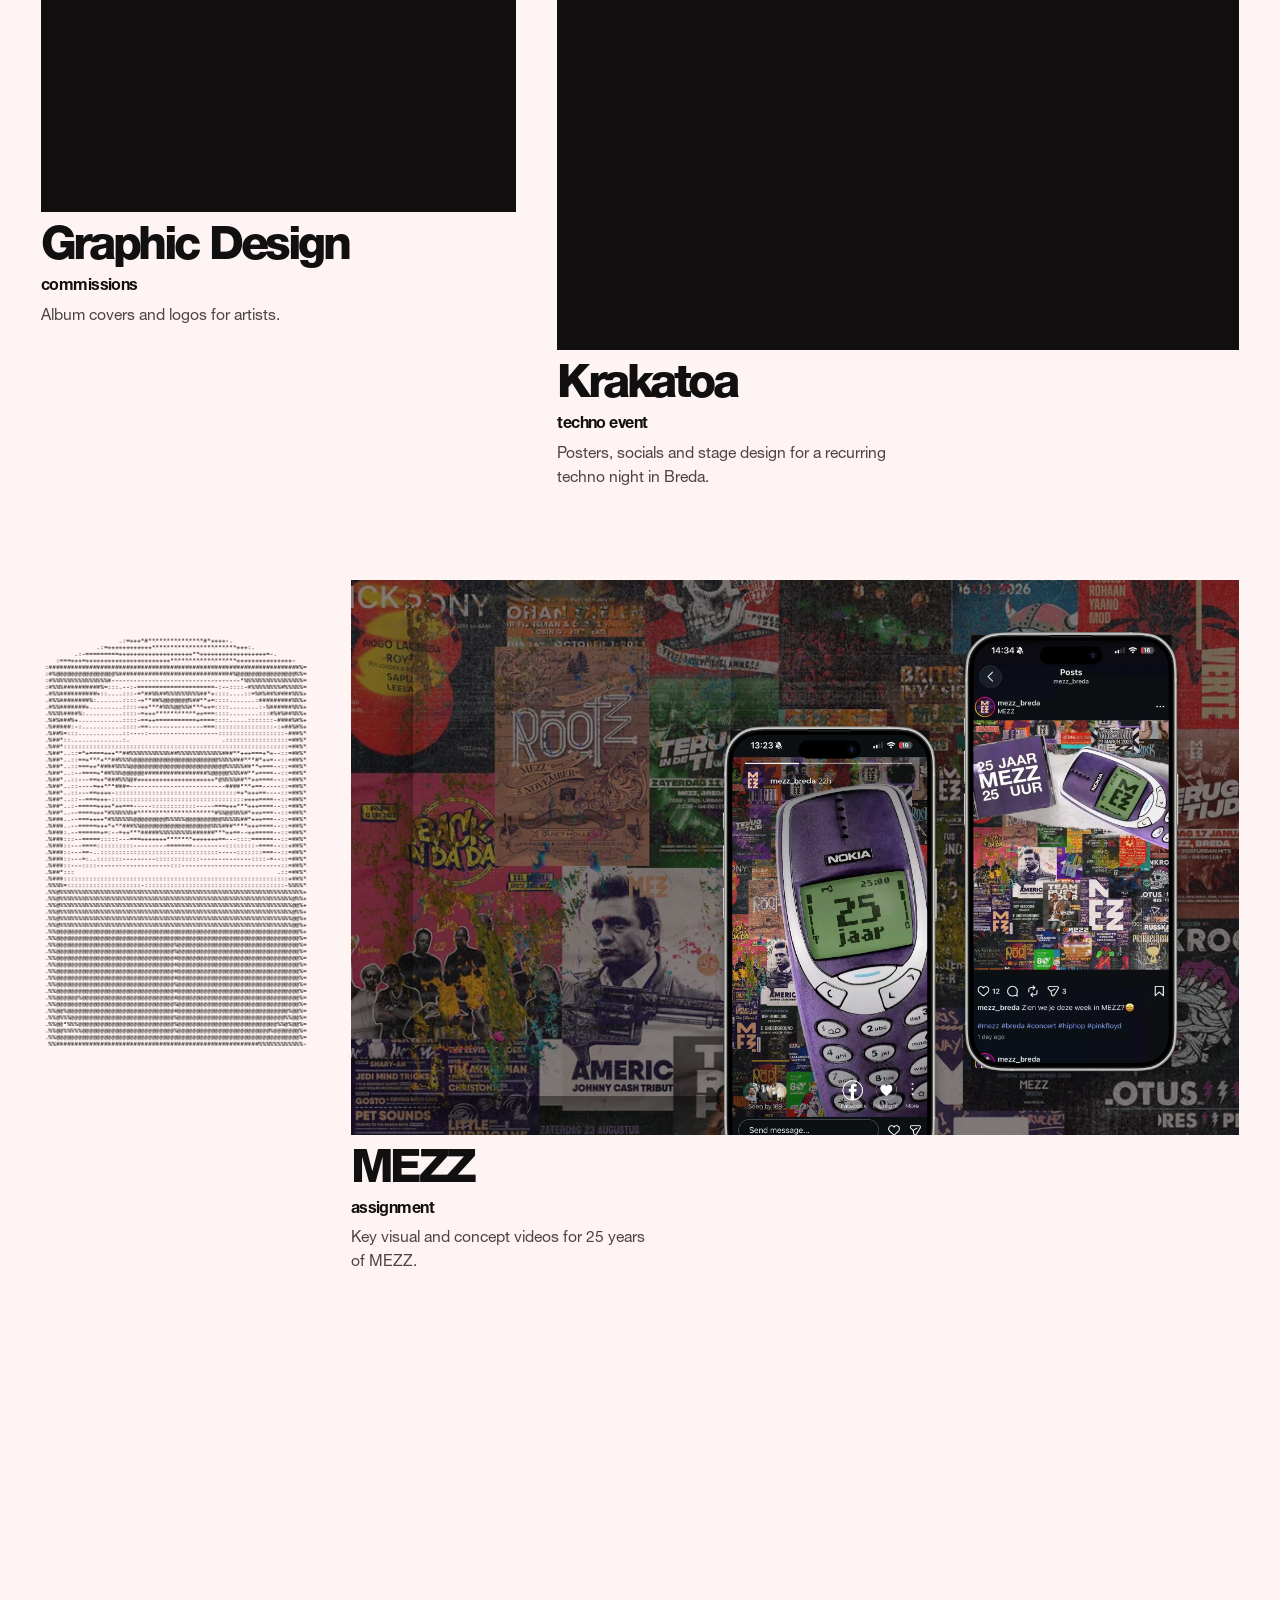
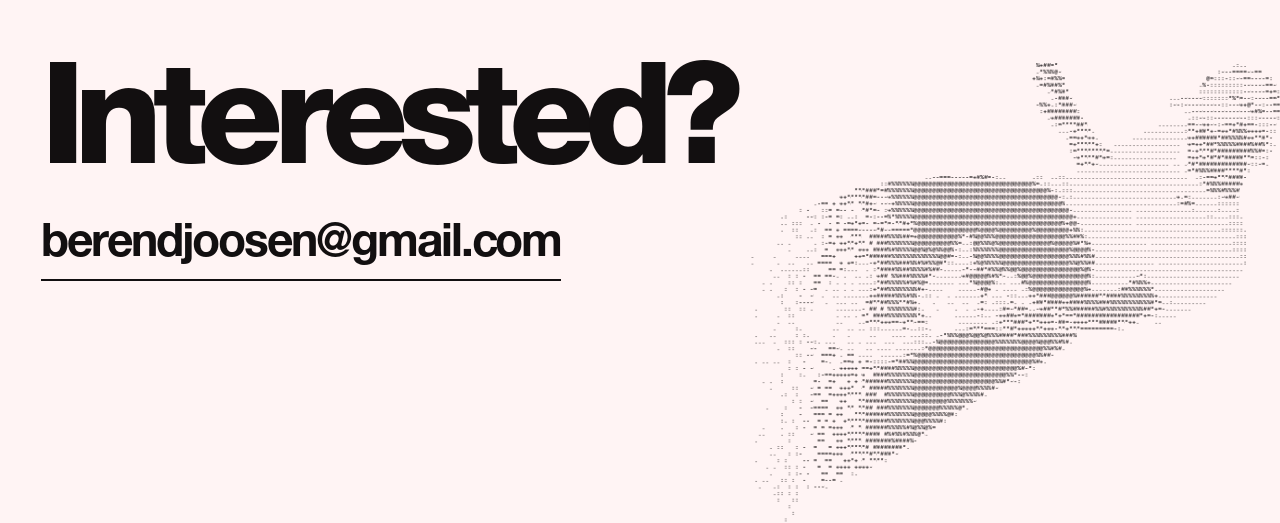
==== commit e083cc79: "Move About section below the hero and put the portrait beside it - About now sits directly under the" ====
--- a/index.html
+++ b/index.html
@@ -8,7 +8,6 @@
   <meta name="theme-color" content="#fff4f4">
   <link rel="preload" href="assets/fonts/helvetica-neue-heavy.woff2" as="font" type="font/woff2" crossorigin>
   <link rel="preload" href="assets/fonts/helvetica-neue-roman.woff2" as="font" type="font/woff2" crossorigin>
-  <link rel="preload" href="assets/img/portrait.webp" as="image" type="image/webp">
   <link rel="icon" href="assets/favicon.svg" type="image/svg+xml">
   <meta property="og:type" content="website">
   <meta property="og:site_name" content="Berend Joosen">
@@ -28,8 +27,8 @@
   <header class="site-header">
     <a class="brand" href="#top" aria-label="Berend Joosen, naar boven" data-i18n-aria="brandAria">Berend Joosen</a>
     <nav class="nav" aria-label="Hoofdmenu" data-i18n-aria="navAria">
+      <a href="#over" data-i18n="navAbout">Over</a>
       <a href="#werk" data-i18n="navWork">Werk</a>
-      <a href="#over" data-i18n="navAbout">Over</a>
       <a href="#contact" data-i18n="navContact">Contact</a>
       <div class="lang" role="group" aria-label="Taal" data-i18n-aria="langAria">
         <button type="button" data-lang="nl" aria-pressed="true">NL</button>
@@ -45,7 +44,6 @@
         <canvas class="deck-live"></canvas>
         <noscript><img src="assets/img/download.webp" alt="" width="900" height="471"></noscript>
       </div>
-      <img class="hero-portrait" src="assets/img/portrait.webp" alt="Zwart-wit portret van Berend Joosen" data-i18n-alt="portraitAlt" width="1126" height="1400" fetchpriority="high">
 
       <div class="hero-copy">
         <p class="hero-kicker" data-i18n="kicker">graphic design 2026</p>
@@ -55,6 +53,21 @@
         </h1>
         <p class="hero-lede" data-i18n="lede">Graphic designer uit Breda. Albumcovers, merkidentiteit, events en web.</p>
         <a class="btn" href="#werk" data-i18n="cta">Bekijk werk</a>
+      </div>
+    </section>
+
+    <section class="about" id="over" aria-labelledby="about-title">
+      <div class="about-grid">
+        <h2 id="about-title" class="about-title" data-i18n="aboutTitle">Over mij</h2>
+        <figure class="about-photo reveal">
+          <img src="assets/img/portrait.webp" alt="Zwart-wit portret van Berend Joosen" data-i18n-alt="portraitAlt" width="1126" height="1400" loading="lazy" decoding="async">
+        </figure>
+        <div class="about-body reveal">
+          <p class="about-lead" data-i18n="aboutLead">Ik ben een 24-jarige graphic designer uit Breda, gedreven door een sterke creatieve passie.</p>
+          <p data-i18n="aboutP1">Van het bouwen met LEGO tot schilderen: ik ben sinds klein kind al aangetrokken geweest tot hobby's en projecten waarin ik volledig kon opgaan in het creatieve proces. In de loop der jaren heeft diezelfde passie zich ontwikkeld tot een liefde voor foto- en videobewerking, grafisch ontwerp en, meer recentelijk, muziekproductie en dj'en.</p>
+          <p data-i18n="aboutP2">Creativiteit en out-of-the-box denken vormt de kern van alles wat ik doe: geef me iets om mijn creativiteit in te stoppen en ik breng het tot leven.</p>
+          <p class="about-bejo" data-i18n="aboutBejo">Als dj en producer draai en maak ik muziek onder de naam BEJO.</p>
+        </div>
       </div>
     </section>
 
@@ -138,18 +151,6 @@
       </div>
     </section>
 
-    <section class="about" id="over" aria-labelledby="about-title">
-      <div class="about-grid">
-        <h2 id="about-title" class="about-title" data-i18n="aboutTitle">Over mij</h2>
-        <div class="about-body">
-          <p class="about-lead" data-i18n="aboutLead">Ik ben een 24-jarige graphic designer uit Breda, gedreven door een sterke creatieve passie.</p>
-          <p data-i18n="aboutP1">Van het bouwen met LEGO tot schilderen: ik ben sinds klein kind al aangetrokken geweest tot hobby's en projecten waarin ik volledig kon opgaan in het creatieve proces. In de loop der jaren heeft diezelfde passie zich ontwikkeld tot een liefde voor foto- en videobewerking, grafisch ontwerp en, meer recentelijk, muziekproductie en dj'en.</p>
-          <p data-i18n="aboutP2">Creativiteit en out-of-the-box denken vormt de kern van alles wat ik doe: geef me iets om mijn creativiteit in te stoppen en ik breng het tot leven.</p>
-          <p class="about-bejo" data-i18n="aboutBejo">Als dj en producer draai en maak ik muziek onder de naam BEJO.</p>
-        </div>
-      </div>
-    </section>
-
     <section class="p-contact" id="contact" aria-labelledby="contact-h">
       <div class="p-contact-stage">
         <div class="corner-figure" data-ascii-figure data-src="assets/img/fall.webp" aria-hidden="true"><canvas></canvas></div>
--- a/css/styles.css
+++ b/css/styles.css
@@ -170,7 +170,7 @@
 .hero-deck {
   position: absolute;
   top: calc(var(--nav-h) + 1.5vh);
-  right: -5vw;
+  right: var(--gutter);
   width: 64vw;
   aspect-ratio: 524 / 232;
   max-width: none;
@@ -182,18 +182,6 @@
 .hero.is-scratch { cursor: grab; }
 .hero-deck canvas { position: absolute; inset: 0; width: 100%; height: 100%; }
 .hero-deck noscript img, .hero-deck img { width: 100%; height: auto; }
-
-.hero-portrait {
-  position: absolute;
-  right: clamp(0.5rem, 5vw, 6rem);
-  bottom: 0;
-  height: min(86dvh, 62vw);
-  width: auto;
-  max-width: none;
-  pointer-events: none;
-  filter: grayscale(1) contrast(1.05);
-  transform: translate3d(calc(var(--px) * -10px), calc(var(--py) * -6px), 0);
-}
 
 .hero-copy {
   position: relative;
@@ -282,12 +270,10 @@
   .btn { animation-delay: 740ms; }
 
   .hero-deck { animation: ascii-in 1300ms var(--ease-out) 150ms both; }
-  .hero-portrait { animation: portrait-in 950ms var(--ease-out) 250ms both; }
 
   @keyframes rise { from { transform: translateY(105%); } }
   @keyframes fade-up { from { opacity: 0; transform: translateY(10px); } }
   @keyframes ascii-in { from { opacity: 0; translate: 5vw 0; } }
-  @keyframes portrait-in { from { opacity: 0; translate: 0 5%; } }
 }
 
 /* ---------- work overview ---------- */
@@ -568,14 +554,17 @@
 .about { padding: clamp(3rem, 8vw, 7rem) var(--gutter) clamp(4rem, 9vw, 8rem); scroll-margin-top: var(--nav-h); }
 .about-grid { max-width: 1600px; margin-inline: auto; display: grid; grid-template-columns: minmax(0, 1fr); gap: clamp(1.5rem, 4vw, 3rem); border-top: 1.5px solid var(--ink); padding-top: clamp(1.5rem, 3vw, 2.5rem); }
 .about-title { margin: 0; font-weight: 800; font-size: clamp(3.5rem, 11vw, 12rem); line-height: 0.85; letter-spacing: var(--display-track); }
+.about-photo { margin: 0; width: min(78vw, 420px); }
+.about-photo img { width: 100%; height: auto; filter: grayscale(1) contrast(1.05); }
 .about-body p { margin: 0 0 1.1em; max-width: 58ch; font-size: clamp(1.05rem, 1.3vw, 1.25rem); line-height: 1.5; text-wrap: pretty; }
 .about-body p:last-child { margin-bottom: 0; }
 .about-body .about-lead { font-weight: 700; font-size: clamp(1.35rem, 2.1vw, 2rem); letter-spacing: var(--bold-track); line-height: 1.15; max-width: 30ch; }
 .about-body .about-bejo { font-weight: 700; letter-spacing: var(--bold-track); }
 @media (min-width: 900px) {
-  .about-grid { grid-template-columns: repeat(12, minmax(0, 1fr)); column-gap: var(--gutter); }
-  .about-title { grid-column: 1 / 7; }
-  .about-body { grid-column: 7 / 13; padding-top: 0.6rem; }
+  .about-grid { grid-template-columns: repeat(12, minmax(0, 1fr)); column-gap: var(--gutter); row-gap: clamp(2rem, 5vw, 4.5rem); }
+  .about-title { grid-column: 1 / 13; }
+  .about-photo { grid-column: 1 / 6; width: 100%; }
+  .about-body { grid-column: 7 / 13; align-self: end; padding-bottom: 0.5rem; }
 }
 
 /* 404 */
@@ -654,8 +643,7 @@
   .nav a { display: none; }
   .hero { align-items: flex-end; }
   .hero-copy { width: 100%; }
-  .hero-deck { width: 128vw; right: -34vw; top: calc(var(--nav-h) + 1dvh); }
-  .hero-portrait { top: calc(var(--nav-h) + 4dvh); bottom: auto; height: 40dvh; right: -4vw; mask-image: linear-gradient(to bottom, #000 78%, transparent); }
+  .hero-deck { width: calc(100% - 2 * var(--gutter)); right: var(--gutter); top: calc(var(--nav-h) + 2dvh); }
   .hero-big { font-size: clamp(3.6rem, 20.5vw, 9rem); }
   .hero-name { font-size: clamp(1.7rem, 9vw, 3.4rem); }
   .hero-lede { max-width: 26ch; }
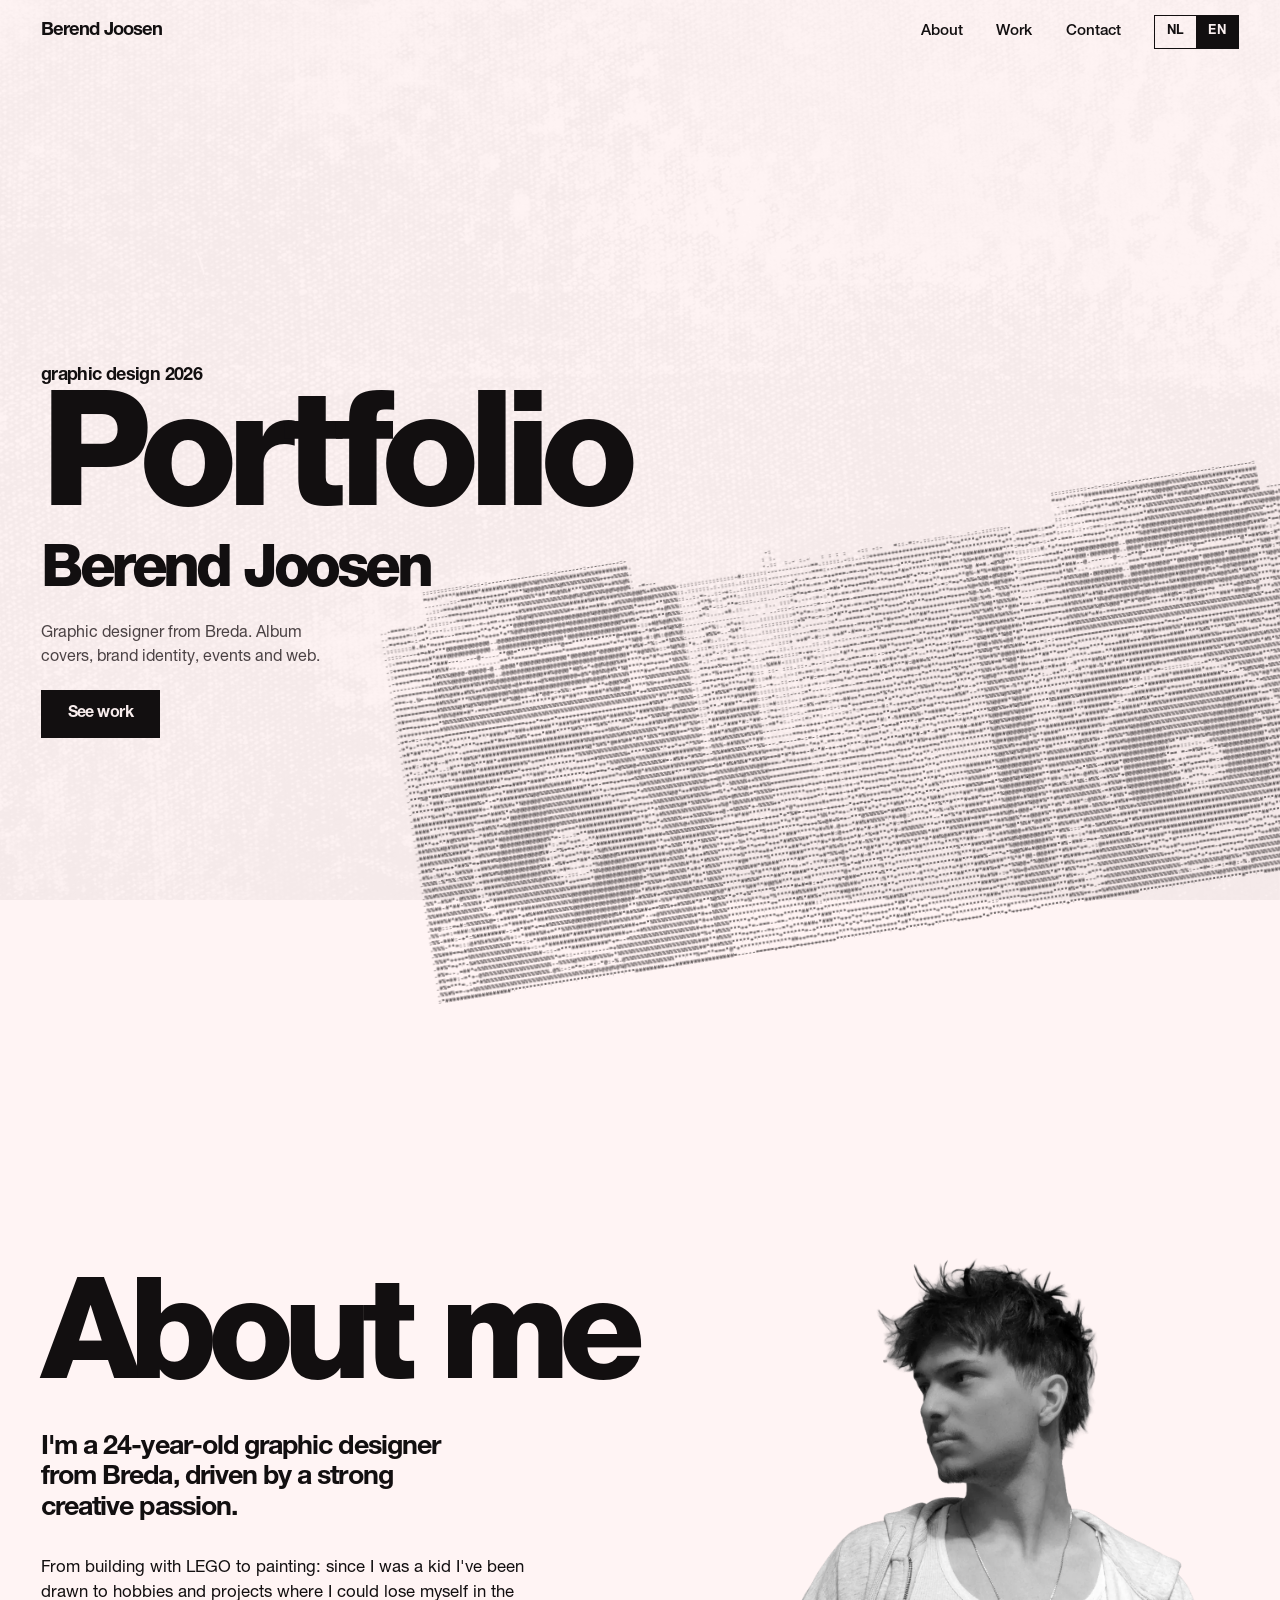
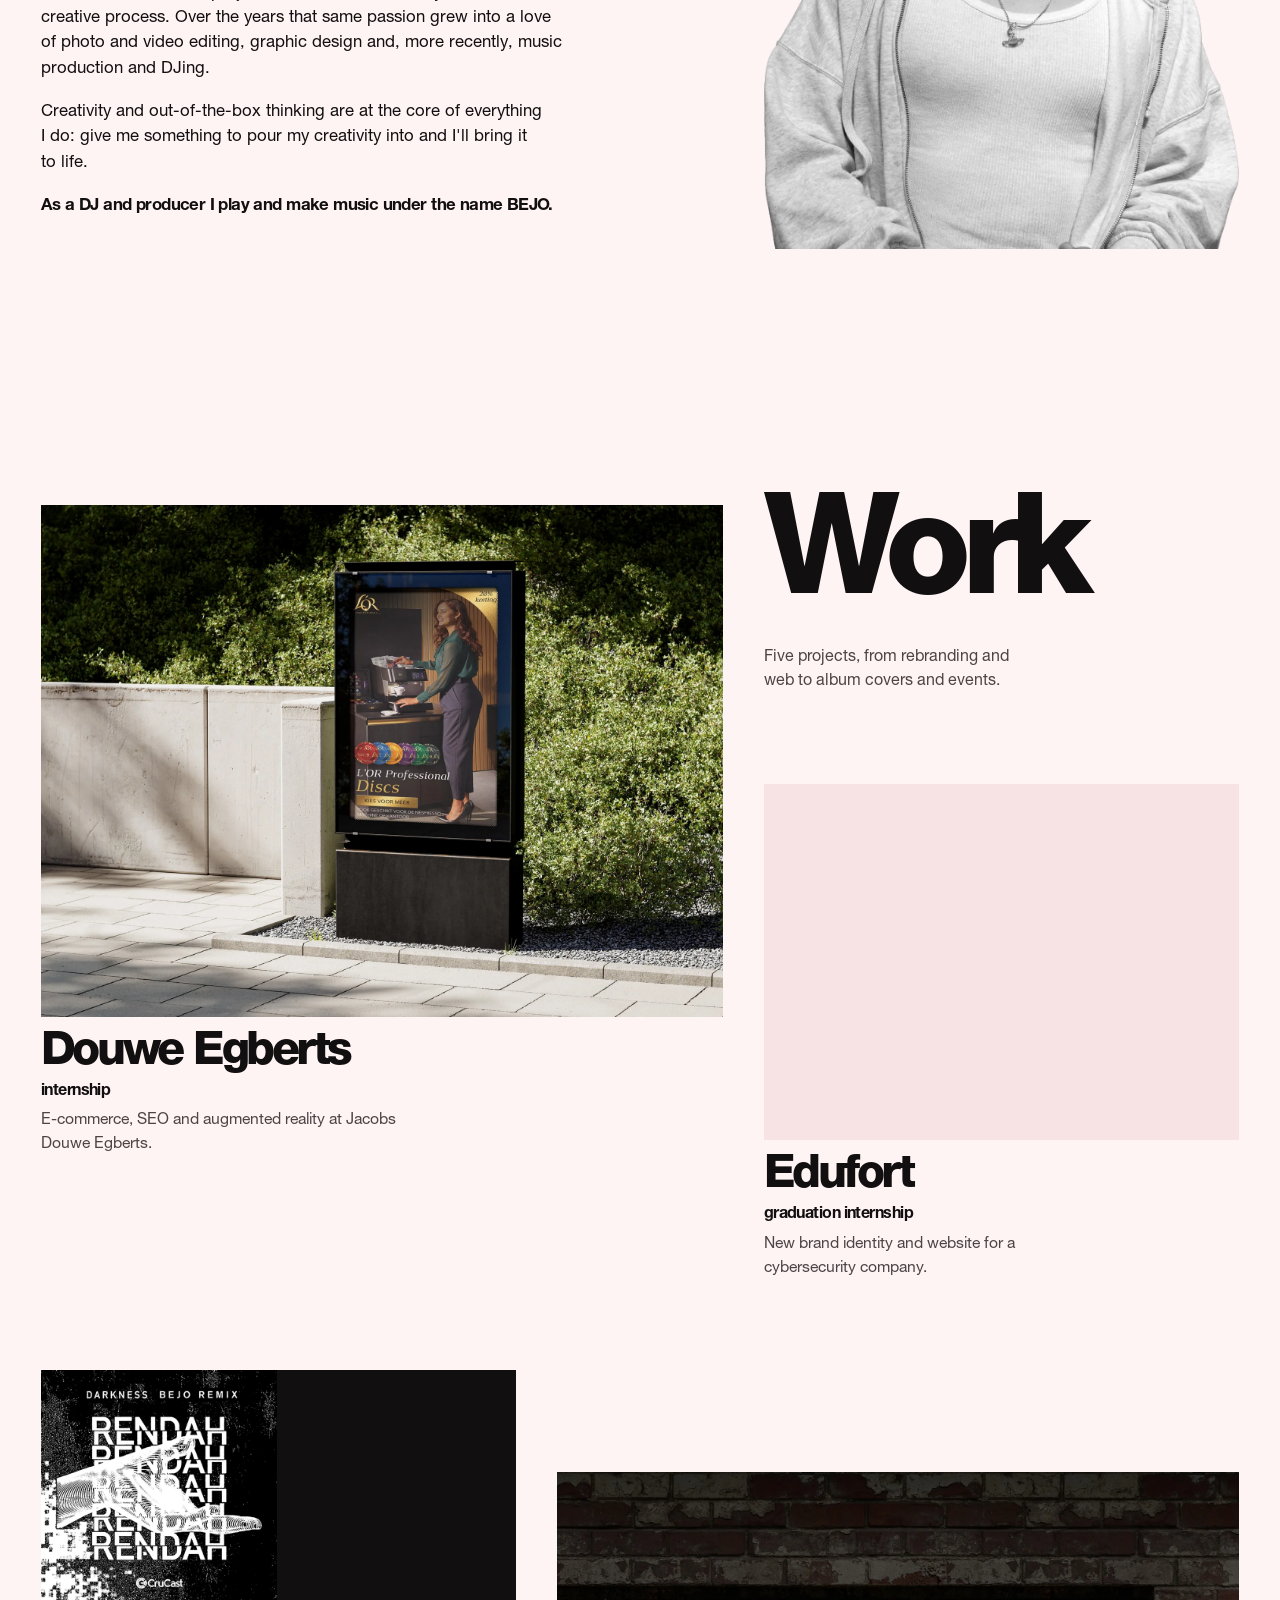
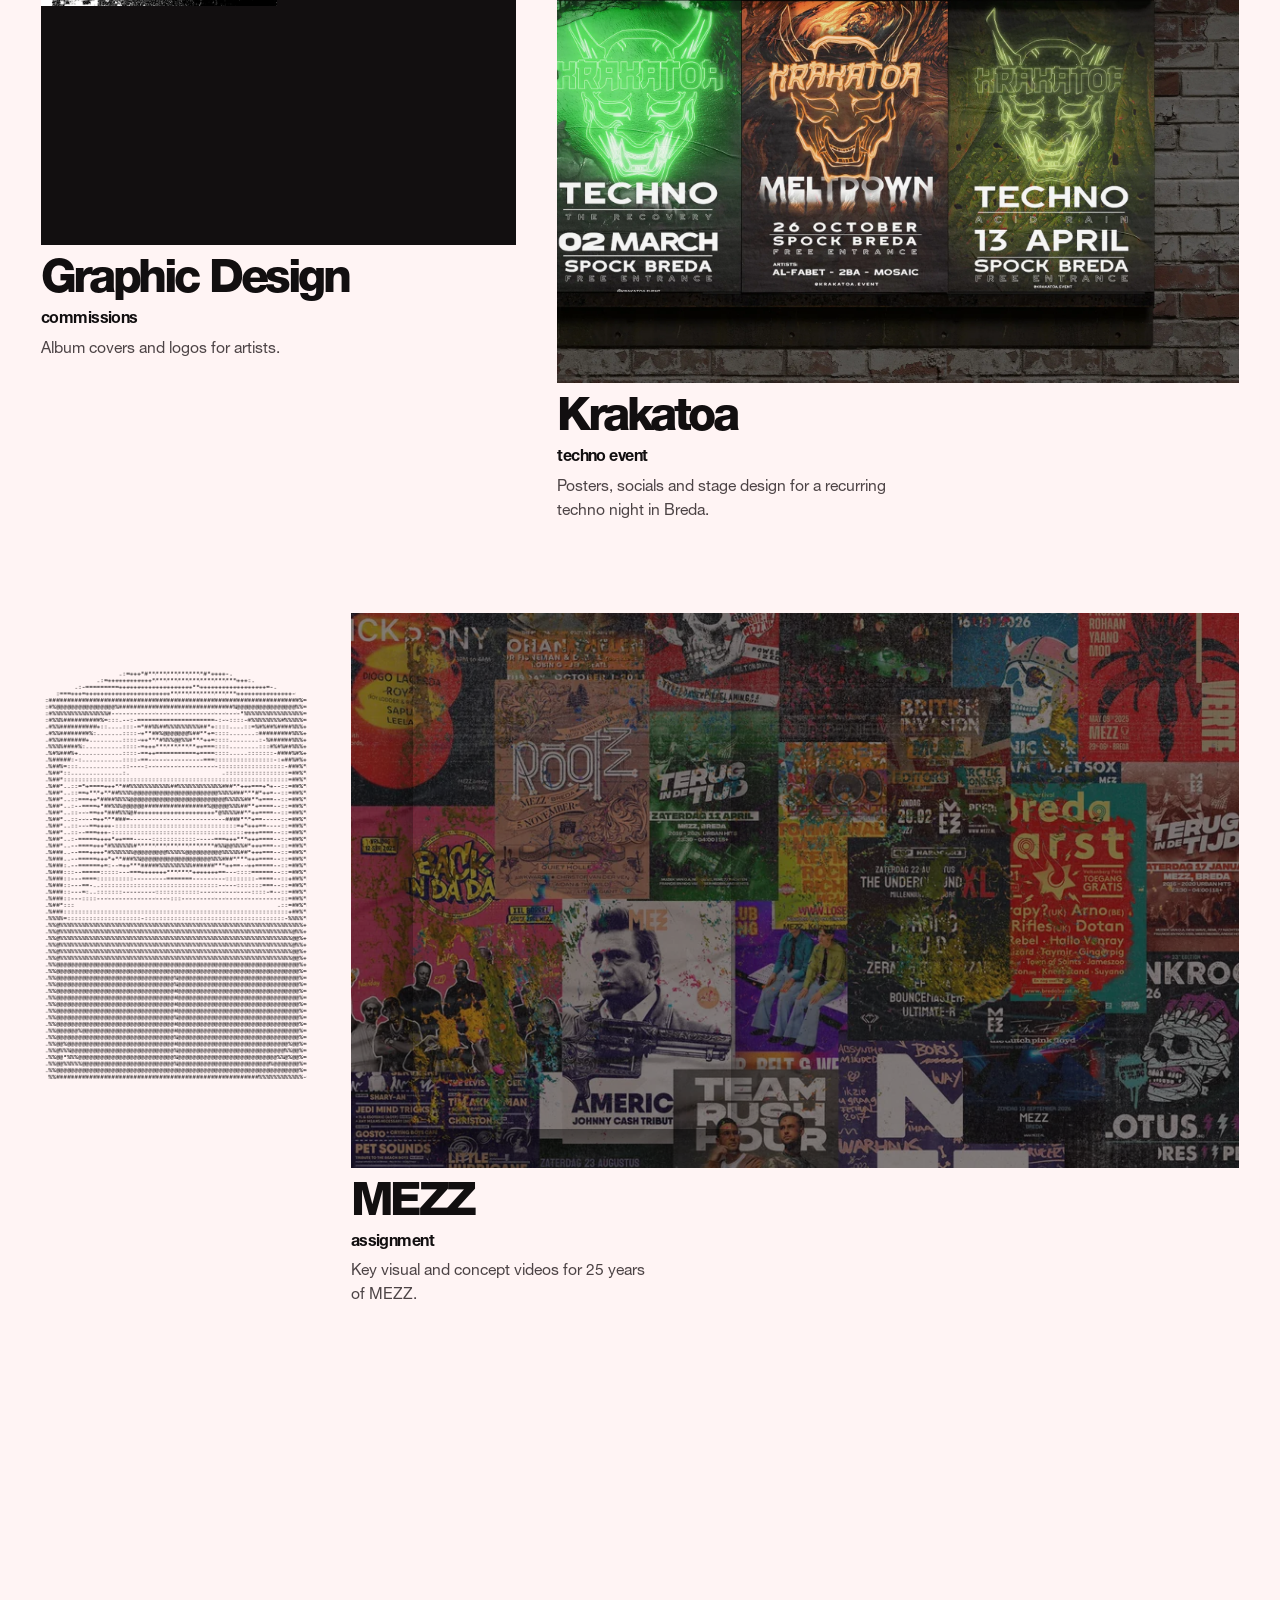
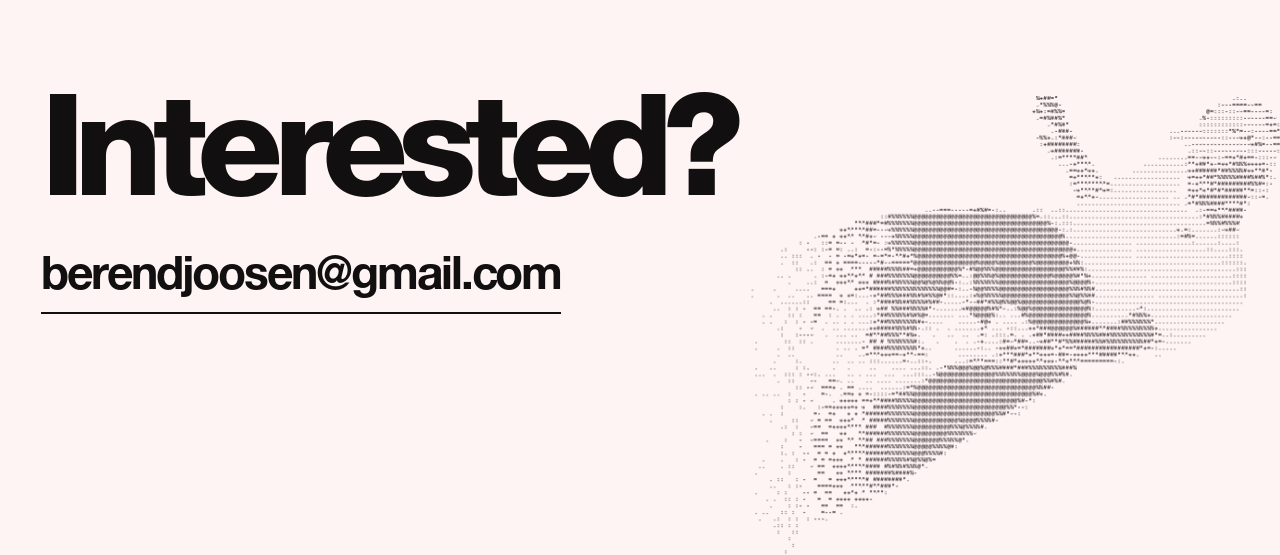
==== commit 0f29e8c5: "Headshot slowly turns into ASCII art on hover Co-Authored-By: Claude Sonnet 5.5 <noreply@anthropic.c" ====
--- a/index.html
+++ b/index.html
@@ -59,8 +59,9 @@
     <section class="about" id="over" aria-labelledby="about-title">
       <div class="about-grid">
         <h2 id="about-title" class="about-title" data-i18n="aboutTitle">Over mij</h2>
-        <figure class="about-photo reveal">
+        <figure class="about-photo reveal" data-ascii-portrait>
           <img src="assets/img/portrait.webp" alt="Zwart-wit portret van Berend Joosen" data-i18n-alt="portraitAlt" width="1126" height="1400" loading="lazy" decoding="async">
+          <canvas aria-hidden="true"></canvas>
         </figure>
         <div class="about-body reveal">
           <p class="about-lead" data-i18n="aboutLead">Ik ben een 24-jarige graphic designer uit Breda, gedreven door een sterke creatieve passie.</p>
@@ -170,5 +171,6 @@
   <script src="js/ascii-deck.js"></script>
   <script src="js/ascii-speaker.js"></script>
   <script src="js/ascii-figure.js"></script>
+  <script src="js/ascii-portrait.js"></script>
 </body>
 </html>
--- a/css/styles.css
+++ b/css/styles.css
@@ -161,22 +161,23 @@
   --py: 0;
   position: relative;
   min-height: 100dvh;
-  overflow: clip;
+  overflow-x: clip;                  /* the decks hang below the fold, so no vertical clip */
+  margin-bottom: clamp(9rem, 20vw, 20rem);   /* room for the part of the decks that scrolls into view */
   display: flex;
   align-items: flex-end;
-  padding: calc(var(--nav-h) + 1rem) var(--gutter) clamp(1.5rem, 4vh, 3rem);
+  padding: calc(var(--nav-h) + 1rem) var(--gutter) calc(clamp(1.5rem, 4vh, 3rem) + 14dvh);   /* copy sits well above the fold */
 }
 
 .hero-deck {
   position: absolute;
-  top: calc(var(--nav-h) + 1.5vh);
-  right: var(--gutter);
-  width: 64vw;
+  top: 58dvh;
+  right: -5vw;
+  width: 74vw;
   aspect-ratio: 524 / 232;
   max-width: none;
   mix-blend-mode: multiply;
   pointer-events: none;
-  transform: translate3d(calc(var(--px) * 18px), calc(var(--py) * 12px), 0);
+  transform: translate3d(calc(var(--px) * 18px), calc(var(--py) * 12px), 0) rotate(-9deg);
 }
 
 .hero.is-scratch { cursor: grab; }
@@ -552,19 +553,21 @@
 /* ---------- about ---------- */
 
 .about { padding: clamp(3rem, 8vw, 7rem) var(--gutter) clamp(4rem, 9vw, 8rem); scroll-margin-top: var(--nav-h); }
-.about-grid { max-width: 1600px; margin-inline: auto; display: grid; grid-template-columns: minmax(0, 1fr); gap: clamp(1.5rem, 4vw, 3rem); border-top: 1.5px solid var(--ink); padding-top: clamp(1.5rem, 3vw, 2.5rem); }
+.about-grid { max-width: 1600px; margin-inline: auto; display: grid; grid-template-columns: minmax(0, 1fr); gap: clamp(1.5rem, 4vw, 3rem); }
 .about-title { margin: 0; font-weight: 800; font-size: clamp(3.5rem, 11vw, 12rem); line-height: 0.85; letter-spacing: var(--display-track); }
-.about-photo { margin: 0; width: min(78vw, 420px); }
+.about-photo { margin: 0; width: min(68vw, 380px); }
+.about-photo { position: relative; }
 .about-photo img { width: 100%; height: auto; filter: grayscale(1) contrast(1.05); }
+.about-photo canvas { position: absolute; inset: 0; width: 100%; height: 100%; display: block; pointer-events: none; }
 .about-body p { margin: 0 0 1.1em; max-width: 58ch; font-size: clamp(1.05rem, 1.3vw, 1.25rem); line-height: 1.5; text-wrap: pretty; }
 .about-body p:last-child { margin-bottom: 0; }
 .about-body .about-lead { font-weight: 700; font-size: clamp(1.35rem, 2.1vw, 2rem); letter-spacing: var(--bold-track); line-height: 1.15; max-width: 30ch; }
 .about-body .about-bejo { font-weight: 700; letter-spacing: var(--bold-track); }
 @media (min-width: 900px) {
-  .about-grid { grid-template-columns: repeat(12, minmax(0, 1fr)); column-gap: var(--gutter); row-gap: clamp(2rem, 5vw, 4.5rem); }
-  .about-title { grid-column: 1 / 13; }
-  .about-photo { grid-column: 1 / 6; width: 100%; }
-  .about-body { grid-column: 7 / 13; align-self: end; padding-bottom: 0.5rem; }
+  .about-grid { grid-template-columns: repeat(12, minmax(0, 1fr)); column-gap: var(--gutter); row-gap: clamp(1rem, 2vw, 1.75rem); align-items: end; }
+  .about-title { grid-column: 1 / 8; }
+  .about-photo { grid-column: 8 / 13; grid-row: 1 / span 2; align-self: start; width: 100%; max-width: 560px; justify-self: end; }   /* up beside the title */
+  .about-body { grid-column: 1 / 7; grid-row: 2; align-self: start; }   /* text hangs right under the title */
 }
 
 /* 404 */
@@ -643,7 +646,8 @@
   .nav a { display: none; }
   .hero { align-items: flex-end; }
   .hero-copy { width: 100%; }
-  .hero-deck { width: calc(100% - 2 * var(--gutter)); right: var(--gutter); top: calc(var(--nav-h) + 2dvh); }
+  .hero { padding-bottom: 11rem; margin-bottom: 56vw; }
+  .hero-deck { width: 160vw; right: -34vw; top: calc(100dvh - 9rem); }
   .hero-big { font-size: clamp(3.6rem, 20.5vw, 9rem); }
   .hero-name { font-size: clamp(1.7rem, 9vw, 3.4rem); }
   .hero-lede { max-width: 26ch; }
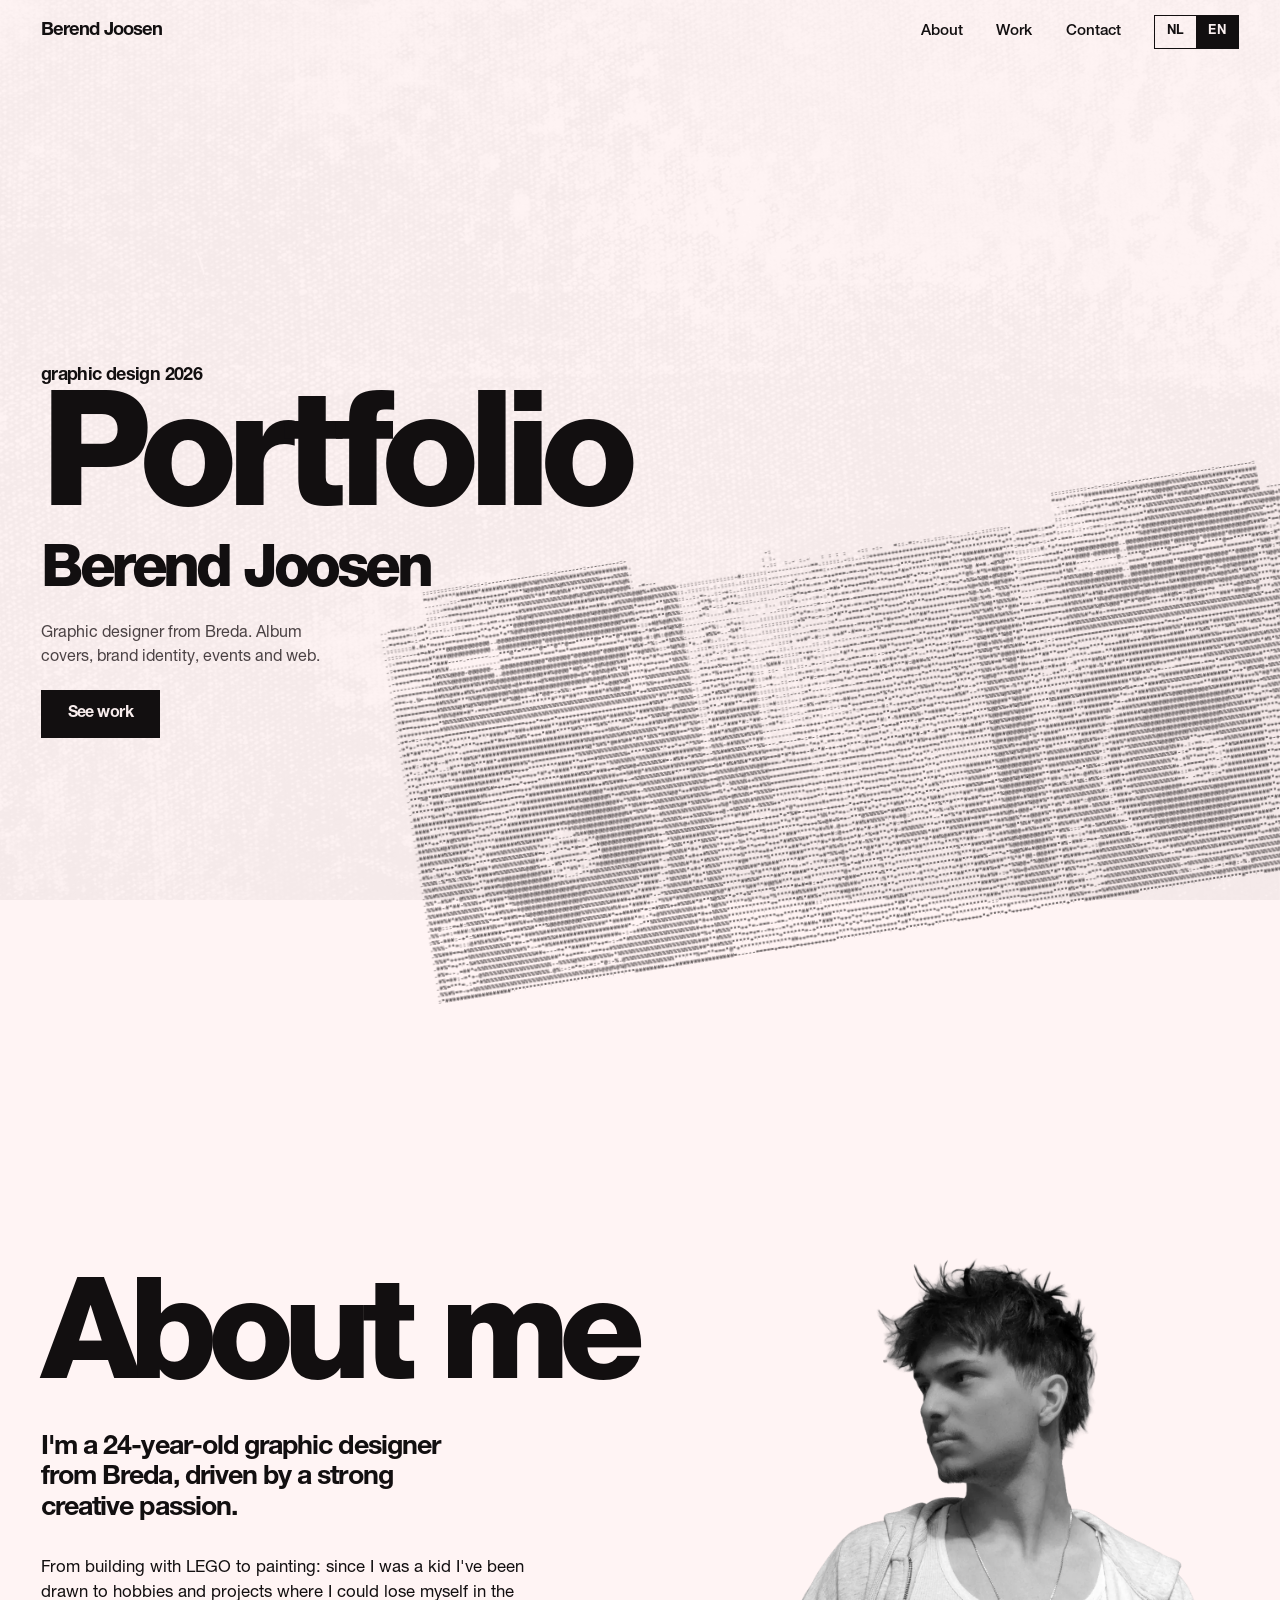
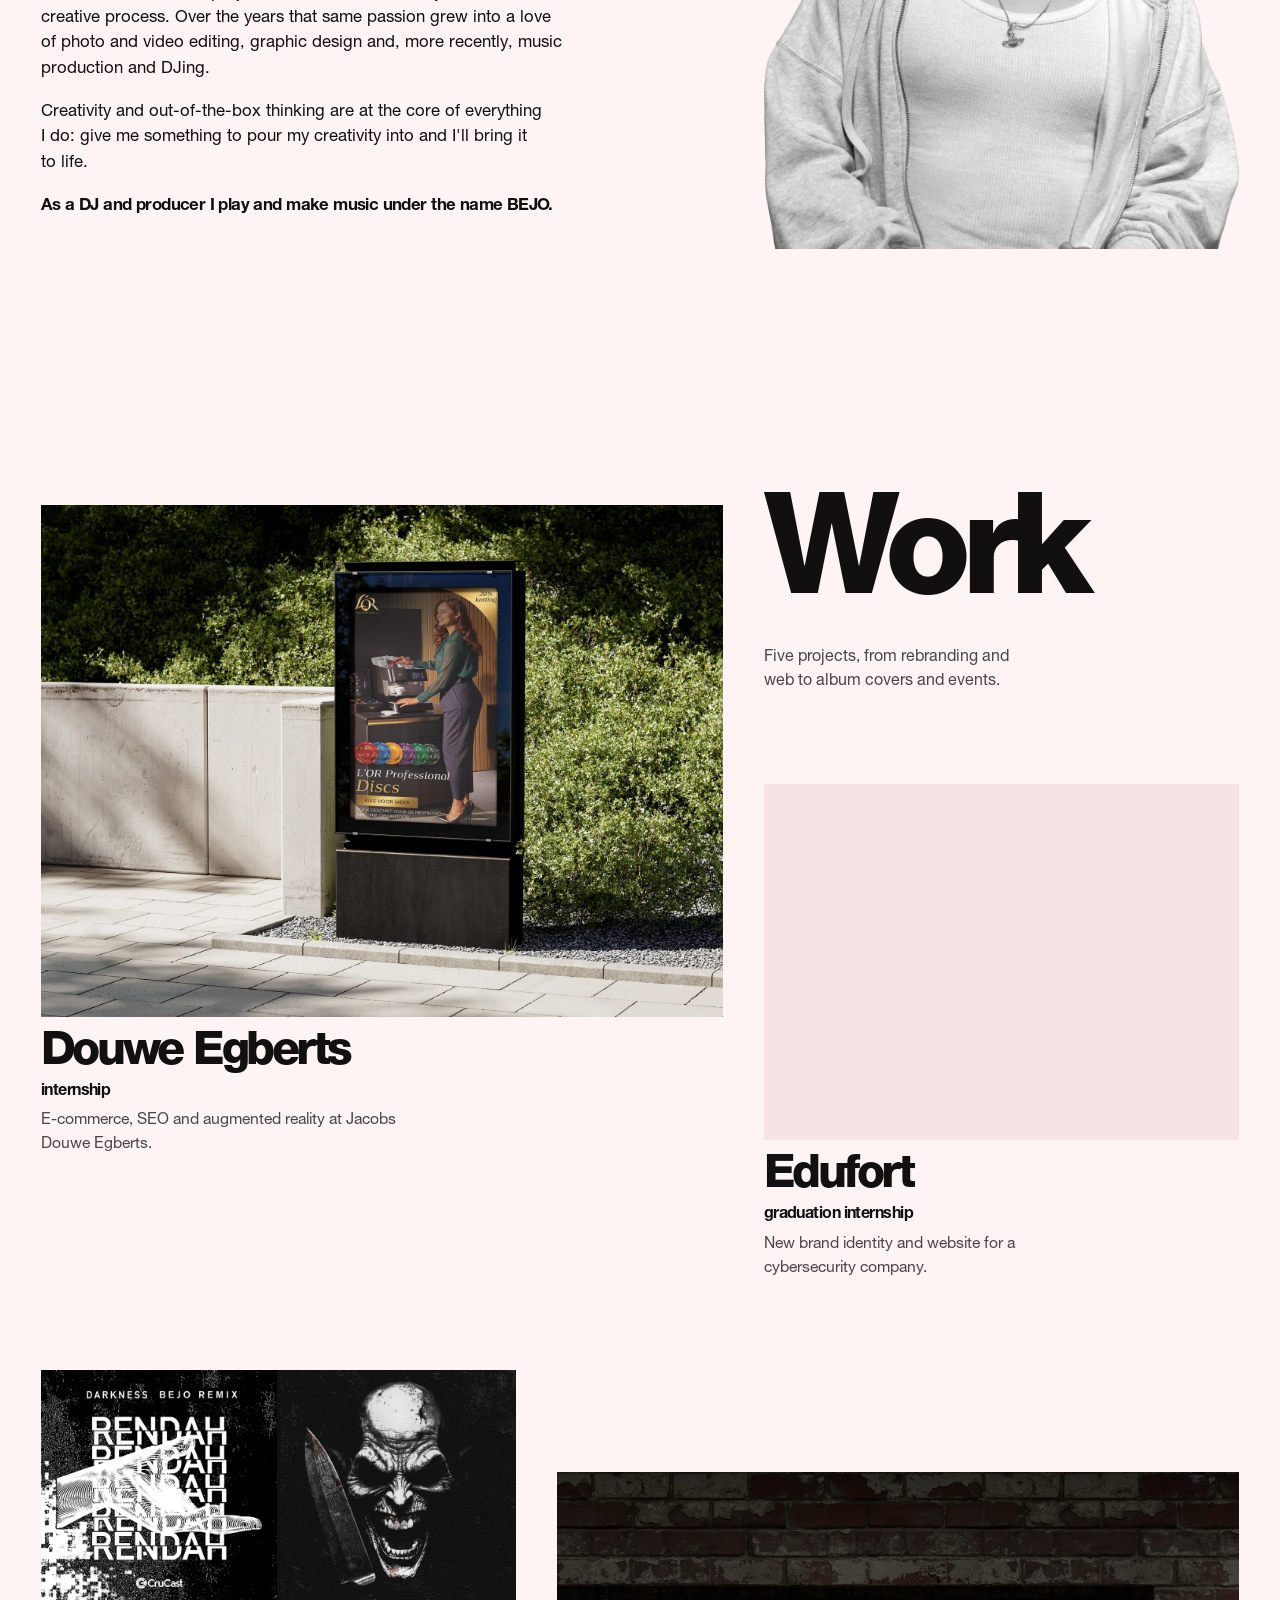
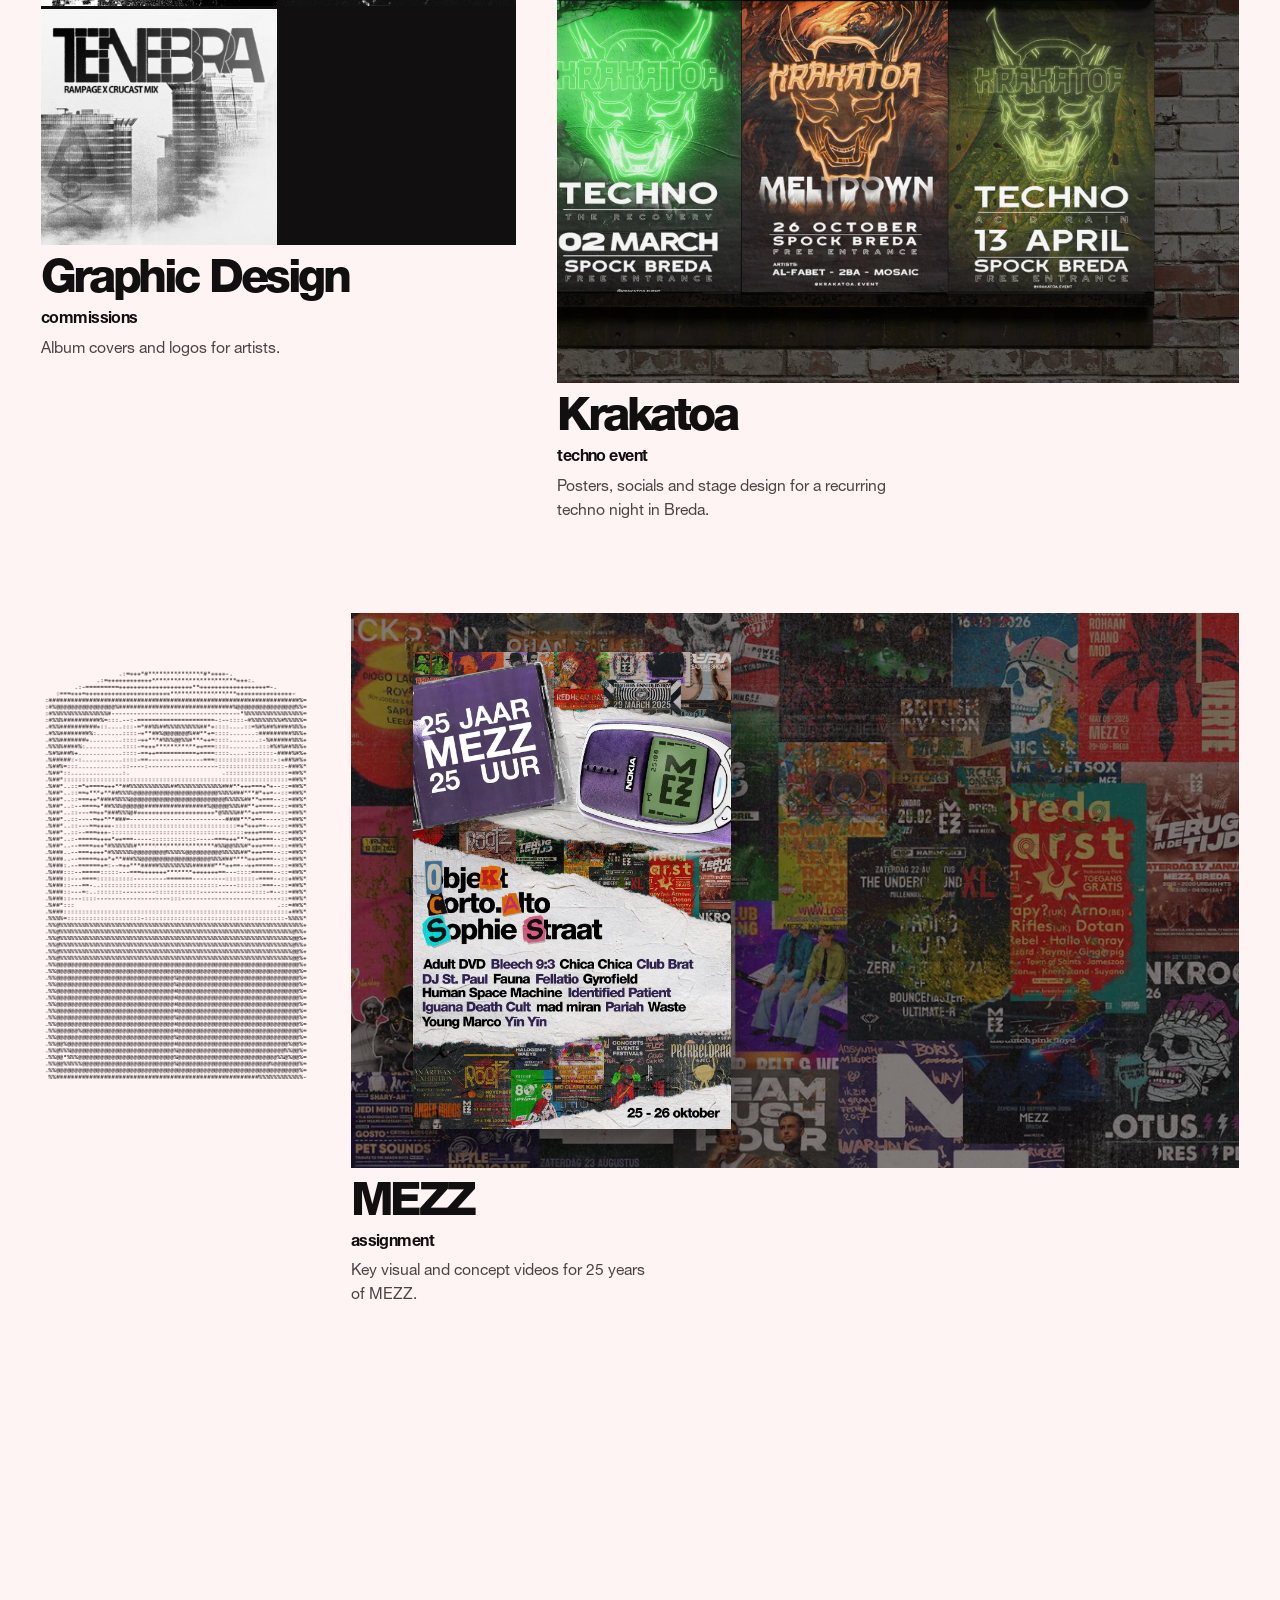
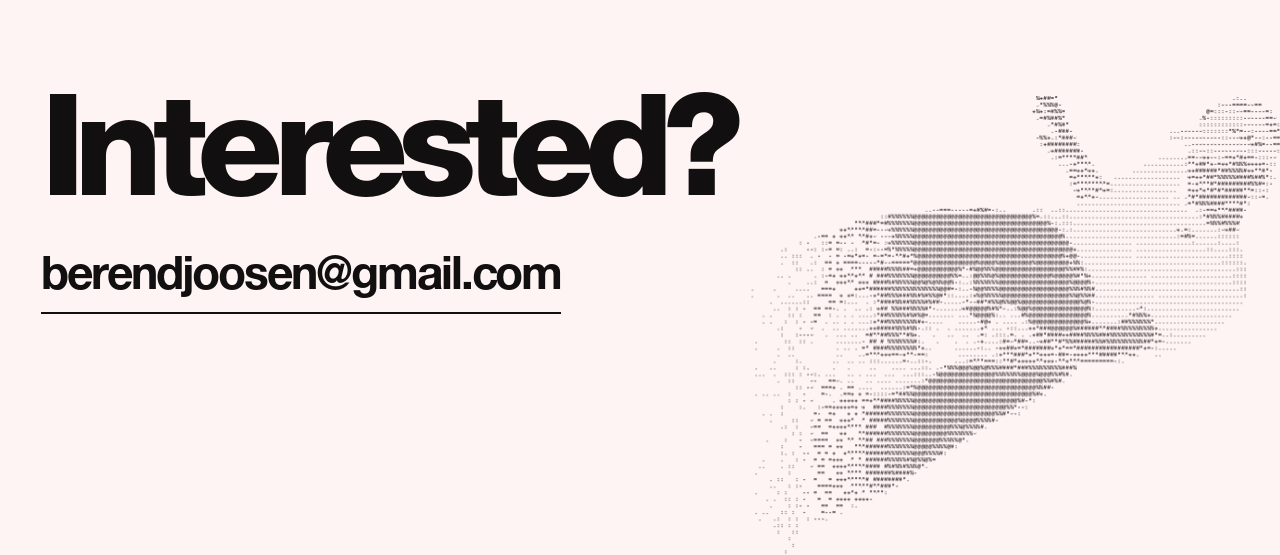
==== commit ac62c821: "Work cards turn into ASCII art on hover (shared morph module with the headshot) Co-Authored-By: Clau" ====
--- a/index.html
+++ b/index.html
@@ -171,6 +171,8 @@
   <script src="js/ascii-deck.js"></script>
   <script src="js/ascii-speaker.js"></script>
   <script src="js/ascii-figure.js"></script>
+  <script src="js/ascii-morph.js"></script>
   <script src="js/ascii-portrait.js"></script>
+  <script src="js/ascii-cards.js"></script>
 </body>
 </html>
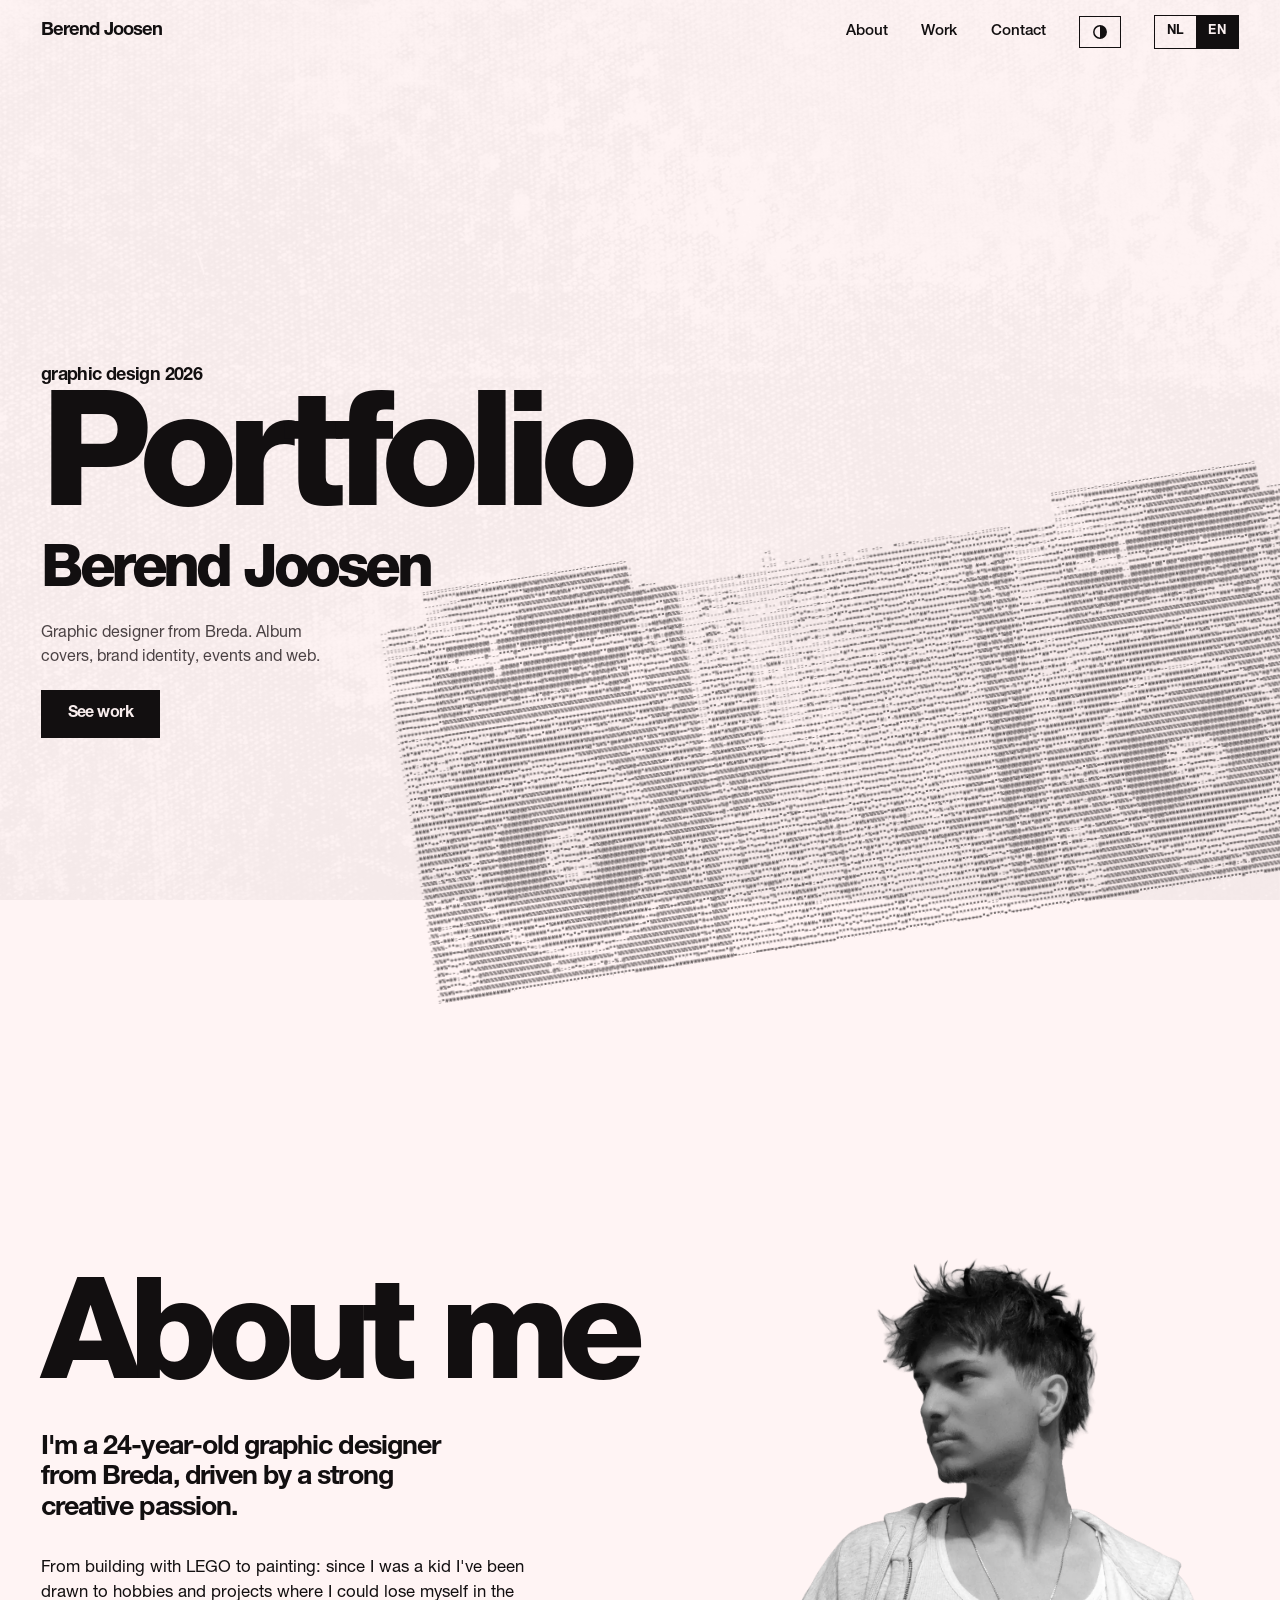
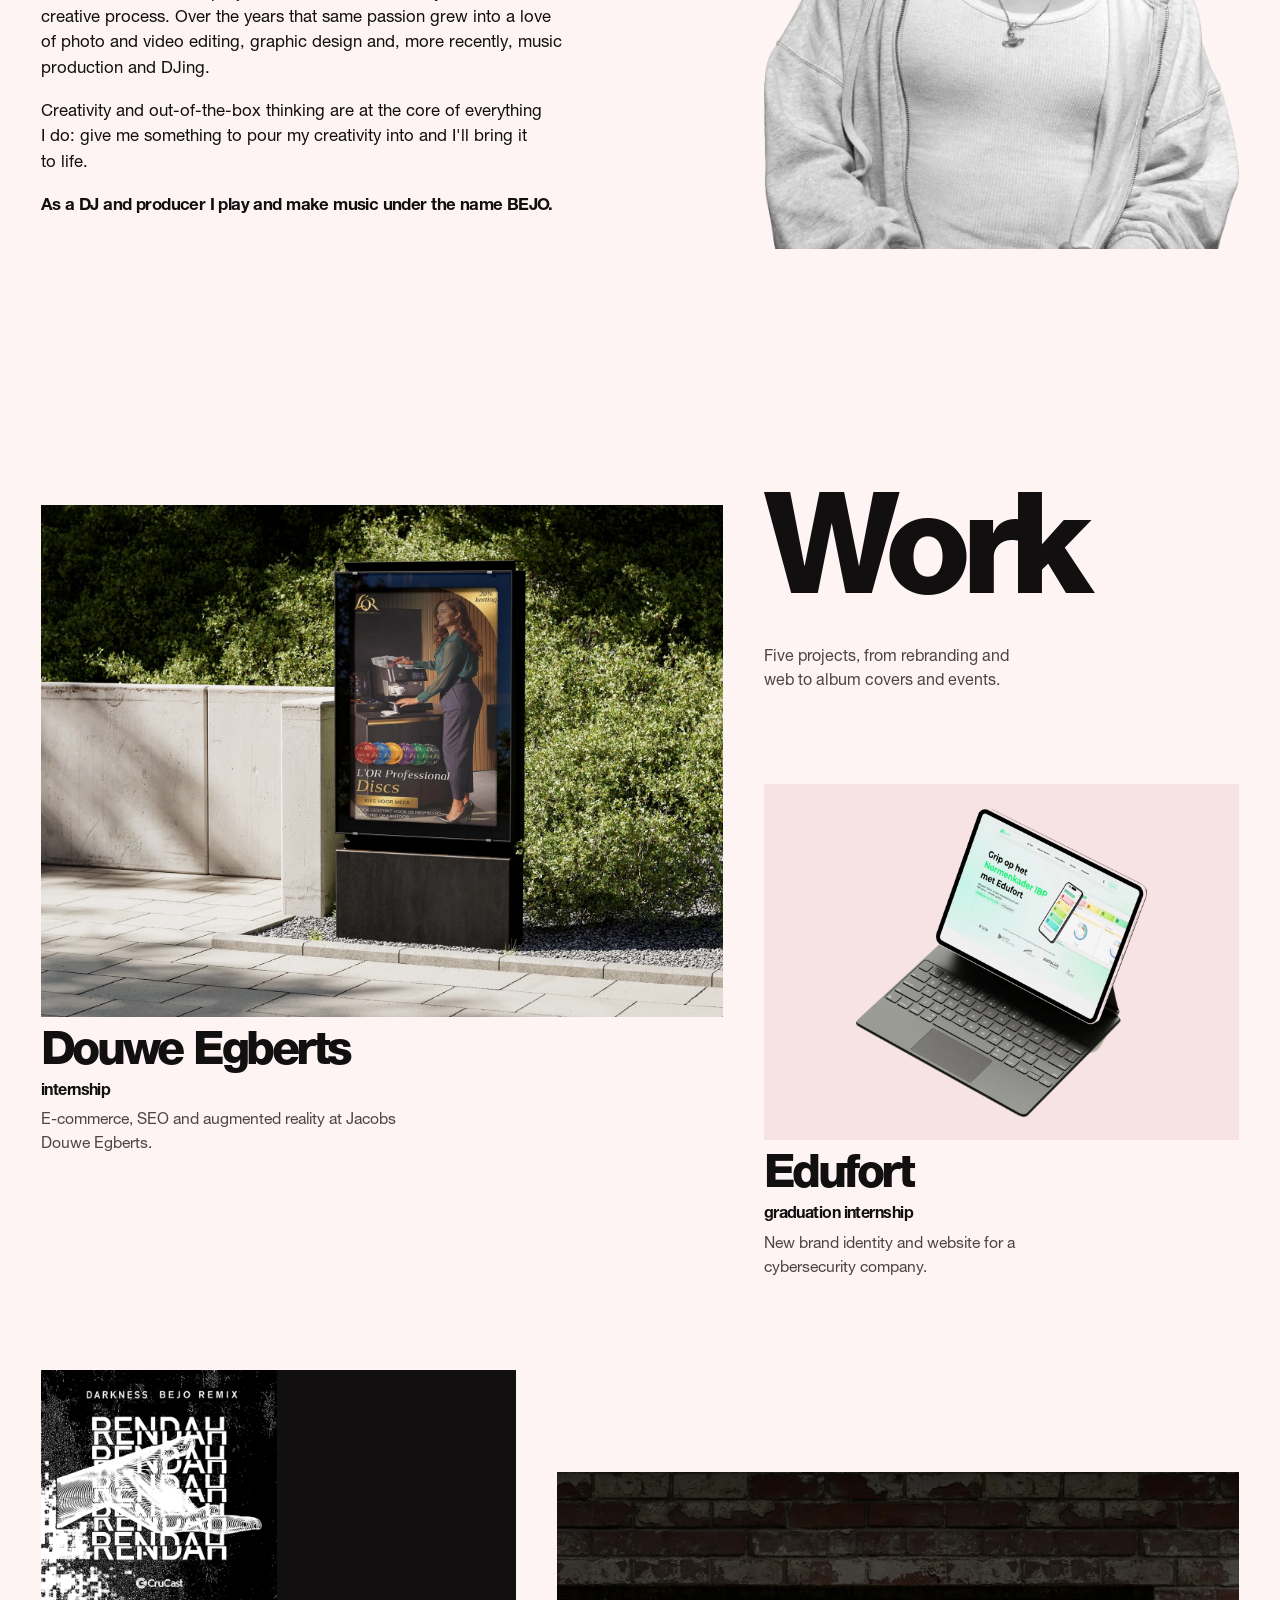
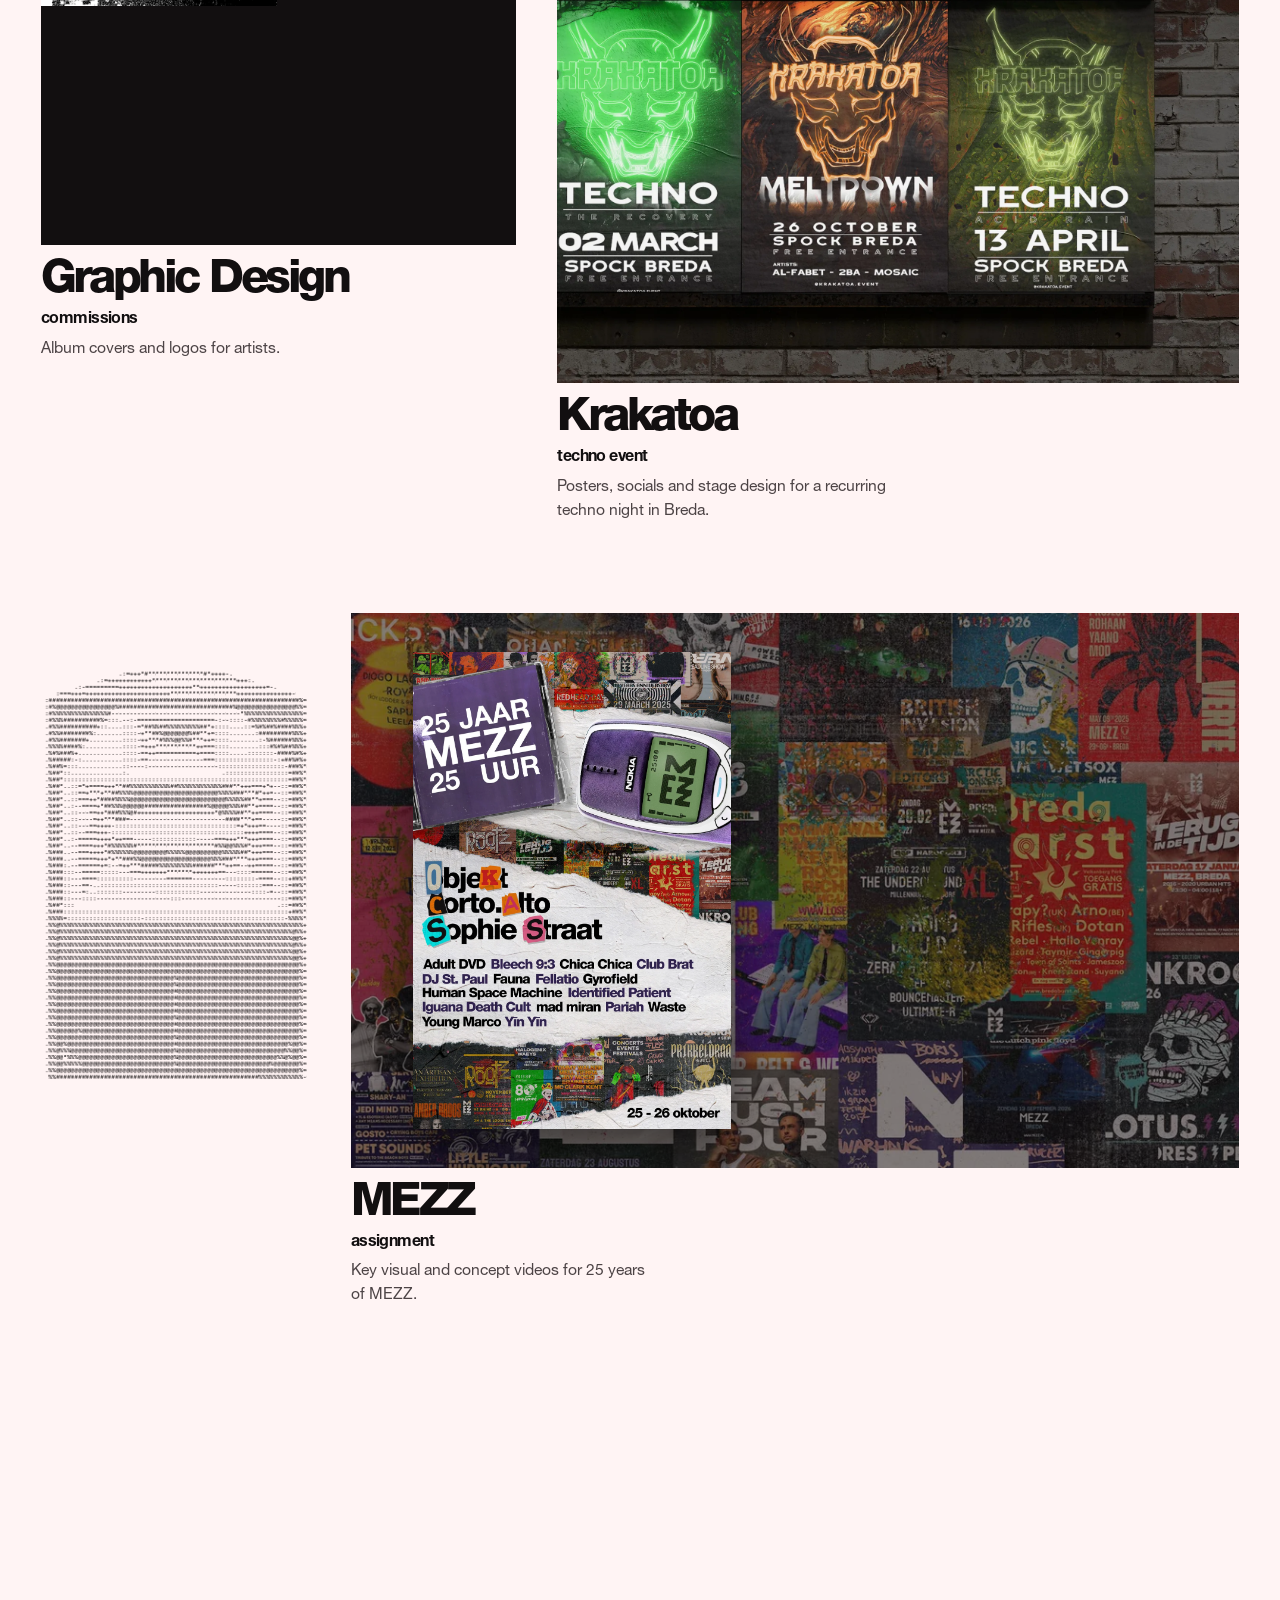
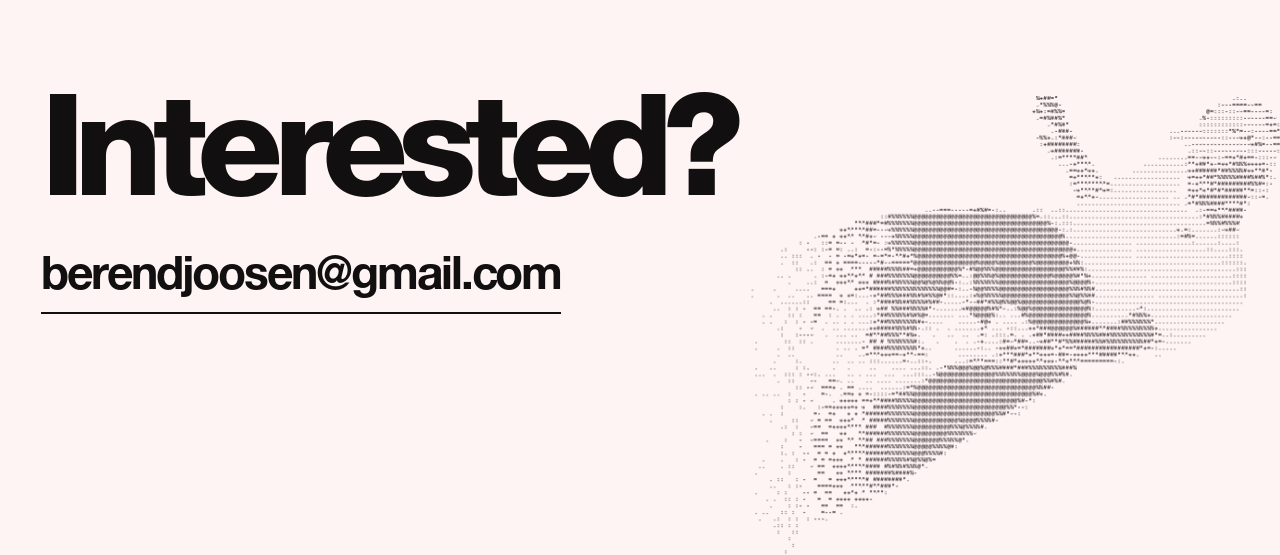
==== commit 75309ec1: "Add dark mode with header toggle Follows the OS preference by default; the toggle stores an override" ====
--- a/index.html
+++ b/index.html
@@ -18,7 +18,7 @@
   <meta property="og:image:width" content="1200">
   <meta property="og:image:height" content="630">
   <meta name="twitter:card" content="summary_large_image">
-  <script>document.documentElement.classList.add("js");</script>
+  <script>document.documentElement.classList.add("js");try{var t=localStorage.getItem("theme");if(t==="dark"||t==="light")document.documentElement.dataset.theme=t}catch(e){}</script>
   <link rel="stylesheet" href="css/styles.css">
 </head>
 <body>
@@ -30,7 +30,10 @@
       <a href="#over" data-i18n="navAbout">Over</a>
       <a href="#werk" data-i18n="navWork">Werk</a>
       <a href="#contact" data-i18n="navContact">Contact</a>
-      <div class="lang" role="group" aria-label="Taal" data-i18n-aria="langAria">
+      <button class="theme-toggle" type="button" aria-pressed="false" aria-label="Donkere modus" data-i18n-aria="themeAria">
+          <svg viewBox="0 0 24 24" width="18" height="18" aria-hidden="true"><circle cx="12" cy="12" r="8.25" fill="none" stroke="currentColor" stroke-width="2"/><path d="M12 3.75a8.25 8.25 0 0 1 0 16.5z" fill="currentColor"/></svg>
+        </button>
+        <div class="lang" role="group" aria-label="Taal" data-i18n-aria="langAria">
         <button type="button" data-lang="nl" aria-pressed="true">NL</button>
         <button type="button" data-lang="en" aria-pressed="false">EN</button>
       </div>
@@ -77,7 +80,7 @@
 
         <div class="work-intro">
           <h2 id="work-title" class="work-title" data-i18n="workTitle">Werk</h2>
-          <p class="work-lede" data-i18n="workLede">Vijf projecten, van rebranding en web tot albumcovers en evenementen.</p>
+          <p class="work-lede" data-i18n="workLede">Van rebranding en web tot albumcovers en evenementen.</p>
         </div>
 
         <a class="tile t-jde reveal" href="projects/douwe-egberts.html">
--- a/css/styles.css
+++ b/css/styles.css
@@ -32,6 +32,15 @@
   --ink: #120f10;
   --ink-soft: #4d4446;
   --rule: rgb(18 15 16 / 0.85);
+  --paper-deep: #f7e3e3;   /* tinted image panels */
+  --media-bg: #120f10;     /* image panels stay dark in both themes */
+
+  /* theme switches: grain blend, hero blend and how the ASCII canvases (drawn in ink) are shown */
+  --grain-blend: multiply;
+  --grain-opacity: 0.045;
+  --deck-blend: multiply;
+  --ascii-filter: none;
+  color-scheme: light;
 
   /* type */
   --font: "Helvetica Neue Web", "Helvetica Neue", Helvetica, Arial, sans-serif;
@@ -45,6 +54,42 @@
   /* motion */
   --ease-out: cubic-bezier(0.23, 1, 0.32, 1);
 }
+
+/* ---------- dark theme: OS preference unless the visitor picked one ---------- */
+
+:root[data-theme="dark"] {
+  --paper: #120f10;
+  --ink: #fff4f4;
+  --ink-soft: #bfb3b5;
+  --rule: rgb(255 244 244 / 0.85);
+  --paper-deep: #241c1e;
+  --media-bg: #1d1719;
+  --grain-blend: screen;
+  --grain-opacity: 0.03;
+  --deck-blend: normal;
+  --ascii-filter: invert(1);
+  color-scheme: dark;
+}
+
+@media (prefers-color-scheme: dark) {
+  :root:not([data-theme="light"]) {
+    --paper: #120f10;
+    --ink: #fff4f4;
+    --ink-soft: #bfb3b5;
+    --rule: rgb(255 244 244 / 0.85);
+    --paper-deep: #241c1e;
+    --media-bg: #1d1719;
+    --grain-blend: screen;
+    --grain-opacity: 0.03;
+    --deck-blend: normal;
+    --ascii-filter: invert(1);
+    color-scheme: dark;
+  }
+}
+
+/* the ASCII glyphs are baked in ink on a light paper fill; flip both with the theme */
+.hero-deck canvas, .speaker canvas, .cup canvas, .lock canvas, .corner-figure canvas,
+.about-photo canvas, .tile-media canvas { filter: var(--ascii-filter); }
 
 *, *::before, *::after { box-sizing: border-box; }
 
@@ -69,8 +114,8 @@
   z-index: 60;
   pointer-events: none;
   background: url("../assets/img/paper.webp") center / cover no-repeat;
-  mix-blend-mode: multiply;
-  opacity: 0.045;
+  mix-blend-mode: var(--grain-blend);
+  opacity: var(--grain-opacity);
 }
 
 img { display: block; max-width: 100%; height: auto; }
@@ -132,6 +177,20 @@
   transition: background-size 220ms var(--ease-out);
 }
 
+.theme-toggle {
+  display: inline-grid;
+  place-items: center;
+  width: 2.6rem;
+  height: 2rem;
+  padding: 0;
+  border: 1.5px solid var(--ink);
+  background: transparent;
+  color: var(--ink);
+  cursor: pointer;
+  transition: background-color 160ms ease, color 160ms ease, transform 160ms var(--ease-out);
+}
+.theme-toggle:active { transform: scale(0.97); }
+
 .lang {
   display: inline-flex;
   border: 1.5px solid var(--ink);
@@ -157,8 +216,6 @@
 /* ---------- hero ---------- */
 
 .hero {
-  --px: 0;
-  --py: 0;
   position: relative;
   min-height: 100dvh;
   overflow-x: clip;                  /* the decks hang below the fold, so no vertical clip */
@@ -175,9 +232,9 @@
   width: 74vw;
   aspect-ratio: 524 / 232;
   max-width: none;
-  mix-blend-mode: multiply;
+  mix-blend-mode: var(--deck-blend);
   pointer-events: none;
-  transform: translate3d(calc(var(--px) * 18px), calc(var(--py) * 12px), 0) rotate(-9deg);
+  transform: rotate(-9deg);
 }
 
 .hero.is-scratch { cursor: grab; }
@@ -252,7 +309,8 @@
 @media (hover: hover) and (pointer: fine) {
   .nav a:hover { background-size: 100% 1.5px; }
   .btn:hover { background: transparent; color: var(--ink); }
-  .lang button[aria-pressed="false"]:hover { background: rgb(18 15 16 / 0.1); }
+  .theme-toggle:hover { background: color-mix(in srgb, var(--ink) 10%, transparent); }
+  .lang button[aria-pressed="false"]:hover { background: color-mix(in srgb, var(--ink) 10%, transparent); }
 }
 
 /* ---------- intro motion (only when motion is allowed) ---------- */
@@ -279,8 +337,6 @@
 
 /* ---------- work overview ---------- */
 
-:root { --paper-deep: #f7e3e3; }
-
 .work {
   padding: clamp(5rem, 11vw, 10rem) var(--gutter) clamp(5rem, 10vw, 9rem);
   scroll-margin-top: var(--nav-h);
@@ -320,7 +376,7 @@
 .tile-media {
   position: relative;
   overflow: clip;
-  background: var(--ink);
+  background: var(--media-bg);
 }
 .tile-media.tinted { background: var(--paper-deep); }
 .ratio-43 { aspect-ratio: 4 / 3; }
@@ -492,7 +548,7 @@
 }
 
 /* image panels: images are placed per layout so they never depend on intrinsic size */
-.p-panel { position: relative; overflow: clip; aspect-ratio: 16 / 9; background: var(--ink); }
+.p-panel { position: relative; overflow: clip; aspect-ratio: 16 / 9; background: var(--media-bg); }
 .p-panel.tinted { background: var(--paper-deep); }
 .p-panel img { position: absolute; width: auto; max-width: none; height: auto; }
 
@@ -644,10 +700,10 @@
 
 @media (max-width: 760px) {
   .nav a { display: none; }
-  .hero { align-items: flex-end; }
-  .hero-copy { width: 100%; }
-  .hero { padding-bottom: 11rem; margin-bottom: 56vw; }
-  .hero-deck { width: 160vw; right: -34vw; top: calc(100dvh - 9rem); }
+  /* phone hero: copy at the top, the tilted decks right under it, About peeking in below */
+  .hero { flex-direction: column; align-items: stretch; justify-content: flex-start; min-height: 0; padding-bottom: 1rem; margin-bottom: 3.5rem; }
+  .hero-copy { order: 1; width: 100%; }
+  .hero-deck { order: 2; position: relative; top: auto; right: auto; align-self: flex-start; width: 130vw; margin: clamp(2rem, 8vw, 3rem) 0 0 2vw; }   /* bigger, pushed right: about 3/4 shows, the rest runs off the right edge */
   .hero-big { font-size: clamp(3.6rem, 20.5vw, 9rem); }
   .hero-name { font-size: clamp(1.7rem, 9vw, 3.4rem); }
   .hero-lede { max-width: 26ch; }
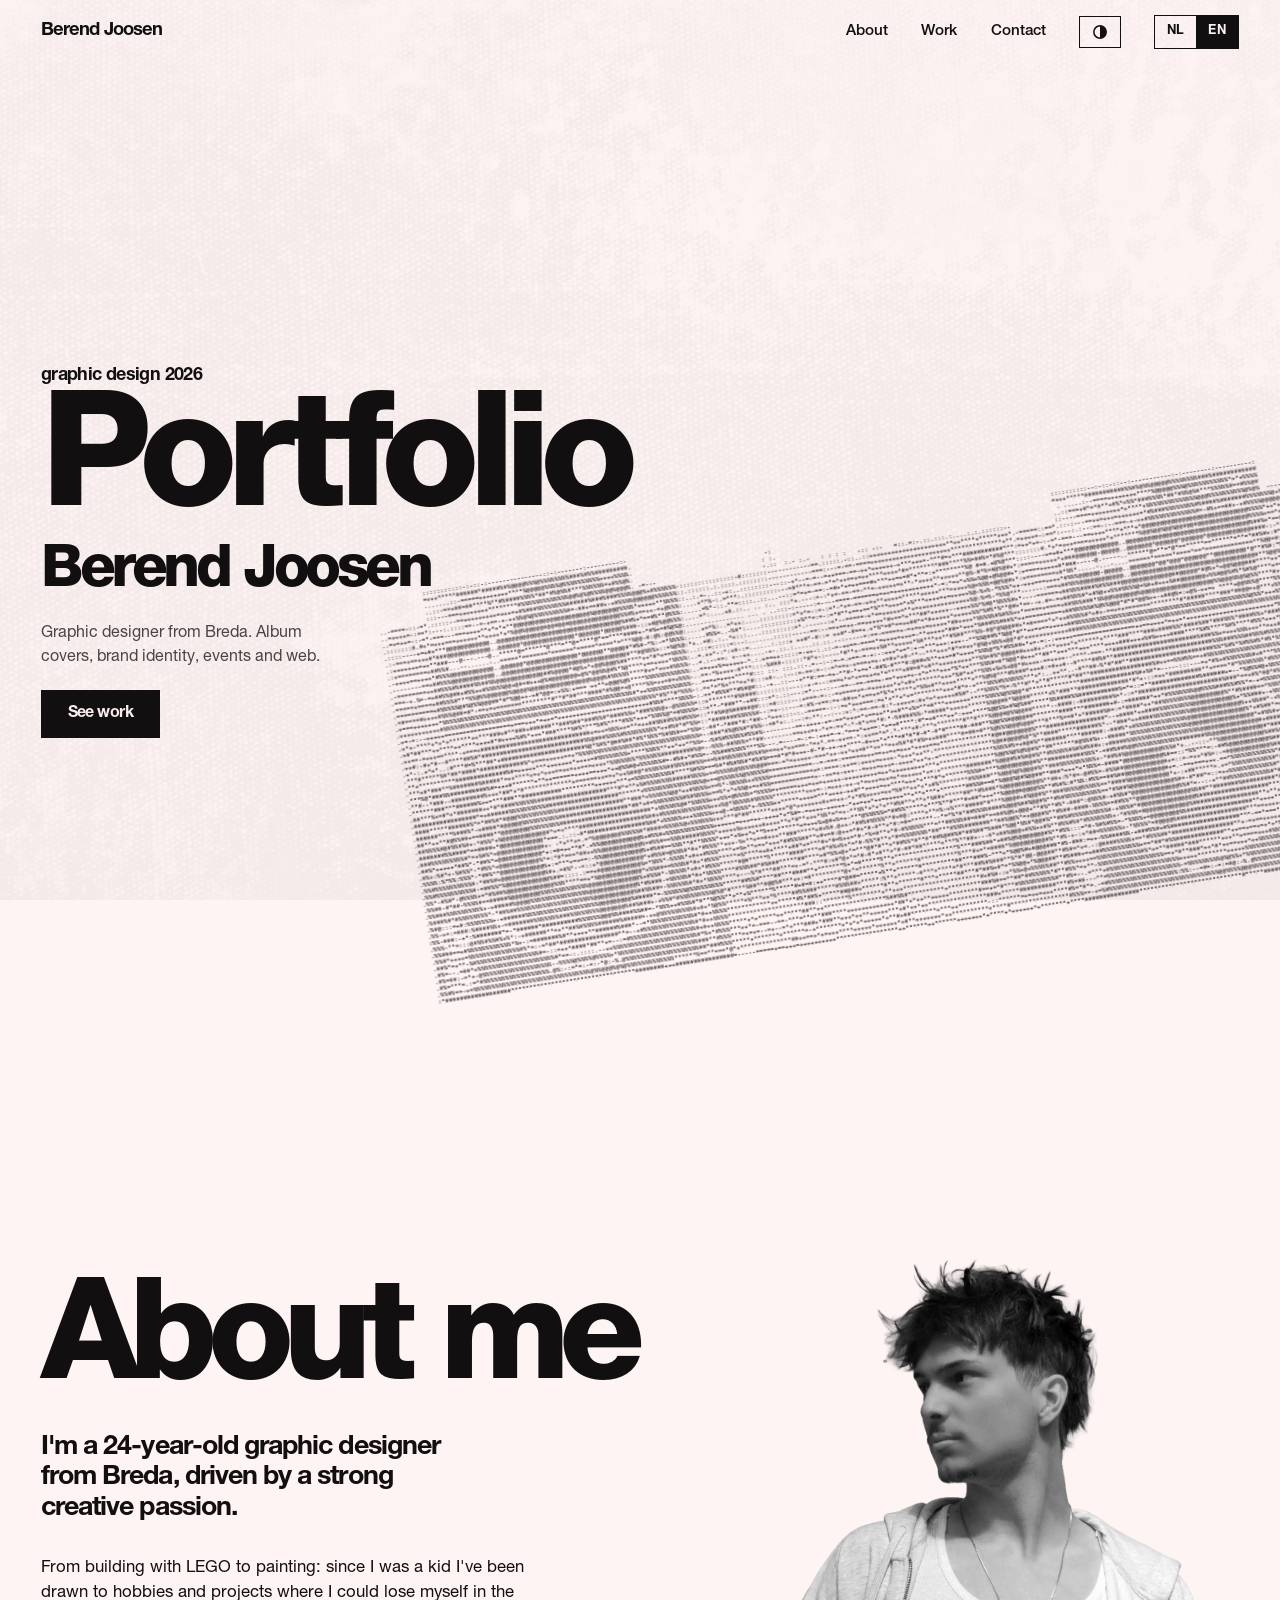
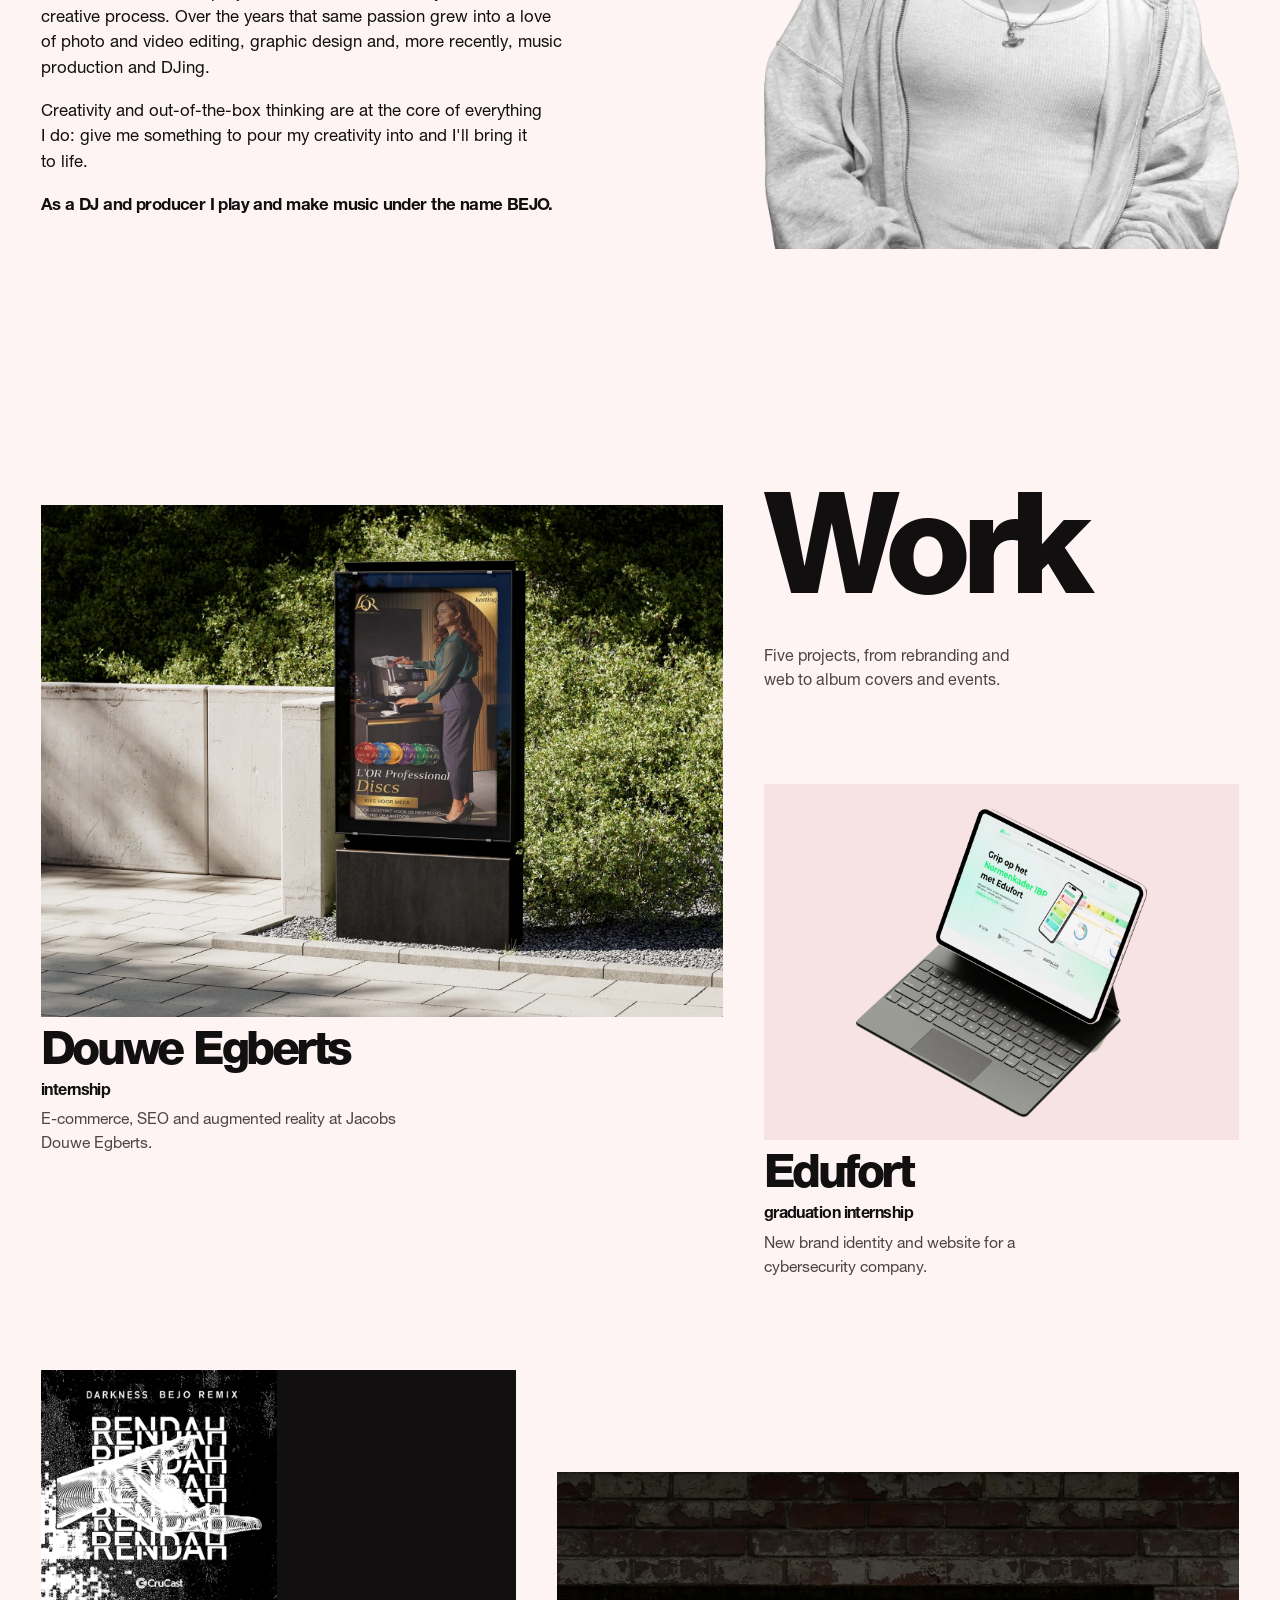
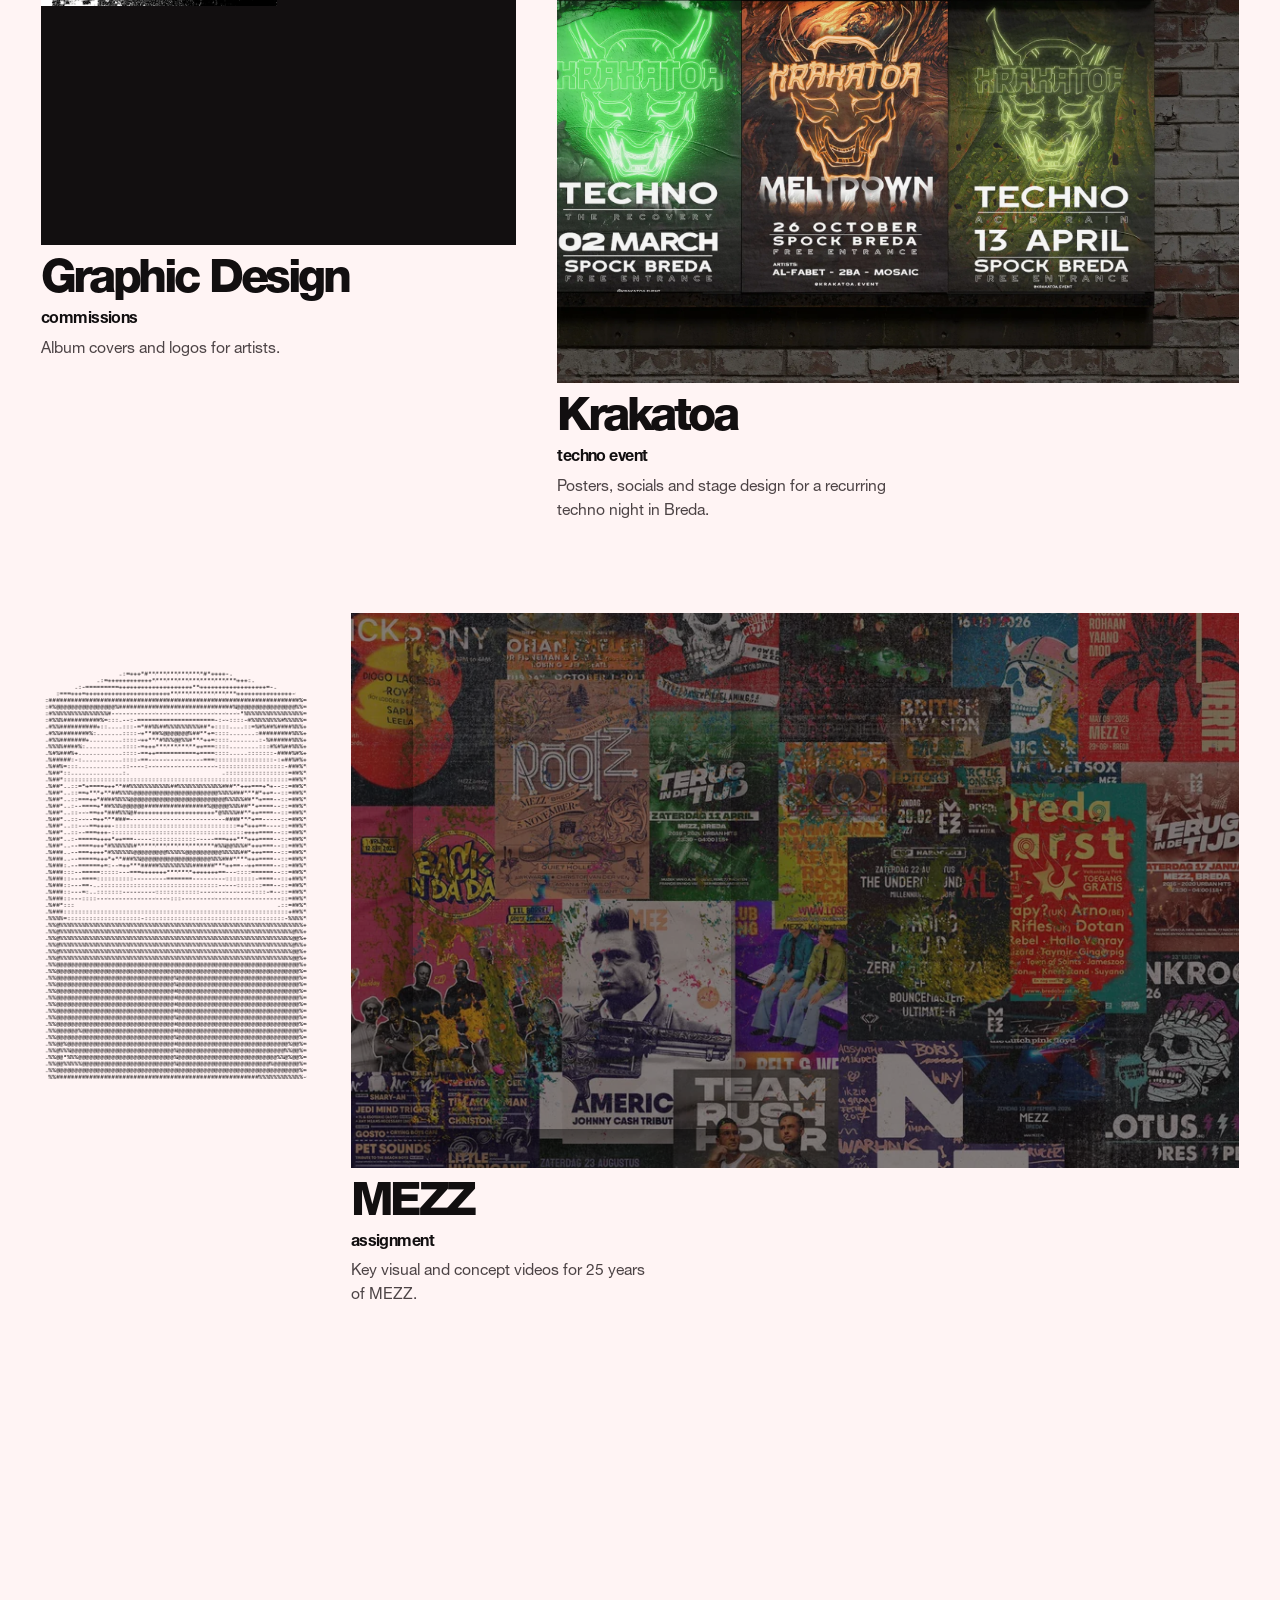
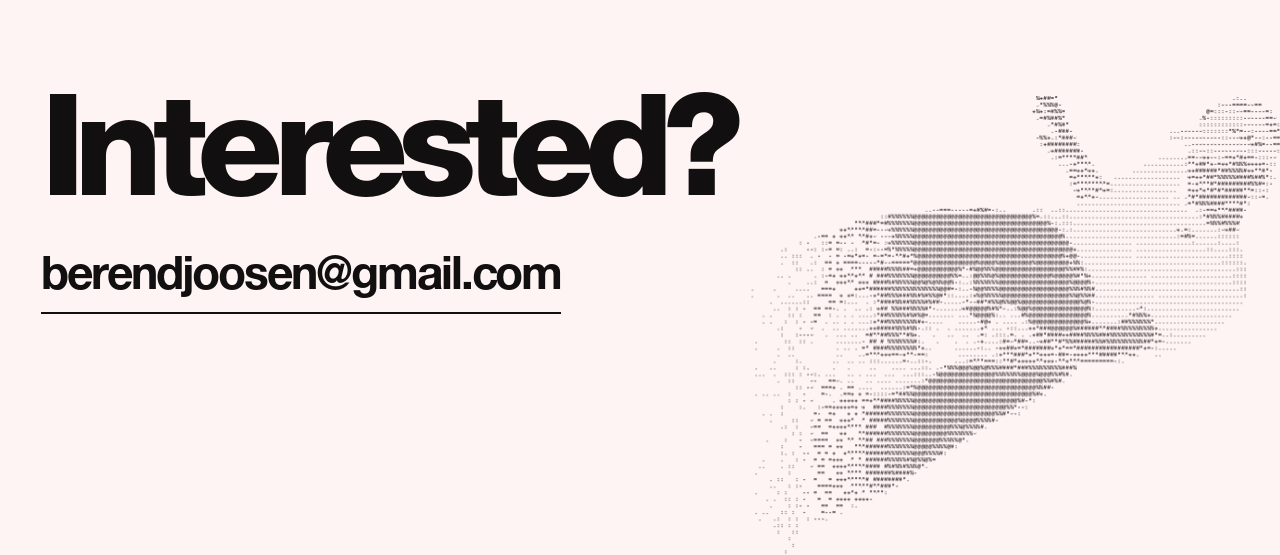
==== commit 6526d5d2: "No-JS fallbacks: pre-rendered ASCII art instead of source photos Exported from the site's own canvas" ====
--- a/index.html
+++ b/index.html
@@ -45,7 +45,7 @@
       <div class="hero-deck" data-ascii-deck data-src="assets/img/download.webp" aria-hidden="true">
         <canvas class="deck-static"></canvas>
         <canvas class="deck-live"></canvas>
-        <noscript><img src="assets/img/download.webp" alt="" width="900" height="471"></noscript>
+        <noscript><img src="assets/img/ascii/deck.webp" alt="" width="1894" height="839"></noscript>
       </div>
 
       <div class="hero-copy">
@@ -149,7 +149,7 @@
           <canvas class="spk-static"></canvas>
           <canvas class="spk-live"></canvas>
           <canvas class="spk-notes"></canvas>
-          <noscript><img src="assets/img/funktionone.png" alt="" width="1200" height="1200"></noscript>
+          <noscript><img src="assets/img/ascii/speaker.webp" alt="" width="530" height="834"></noscript>
         </div>
 
       </div>
@@ -157,7 +157,7 @@
 
     <section class="p-contact" id="contact" aria-labelledby="contact-h">
       <div class="p-contact-stage">
-        <div class="corner-figure" data-ascii-figure data-src="assets/img/fall.webp" aria-hidden="true"><canvas></canvas></div>
+        <div class="corner-figure" data-ascii-figure data-src="assets/img/fall.webp" aria-hidden="true"><canvas></canvas><noscript><img src="assets/img/ascii/figure.webp" alt="" width="1126" height="922"></noscript></div>
         <div class="p-contact-copy">
           <h2 id="contact-h" class="p-contact-title" data-i18n="contactTitle">Interesse?</h2>
           <a class="p-contact-mail" href="mailto:berendjoosen@gmail.com">berendjoosen@gmail.com</a>
--- a/css/styles.css
+++ b/css/styles.css
@@ -90,6 +90,8 @@
 /* the ASCII glyphs are baked in ink on a light paper fill; flip both with the theme */
 .hero-deck canvas, .speaker canvas, .cup canvas, .lock canvas, .corner-figure canvas,
 .about-photo canvas, .tile-media canvas { filter: var(--ascii-filter); }
+/* no-JS fallbacks are pre-rendered ASCII (assets/img/ascii), drawn in ink like the canvases */
+.hero-deck noscript img, .speaker noscript img, .cup noscript img, .lock noscript img, .corner-figure noscript img { filter: var(--ascii-filter); }
 
 *, *::before, *::after { box-sizing: border-box; }
 
@@ -651,6 +653,7 @@
   pointer-events: none;
 }
 .corner-figure canvas { position: absolute; inset: 0; display: block; width: 100%; height: 100%; }
+.corner-figure noscript img { position: absolute; inset: 0; width: 100%; height: 100%; }
 @media (min-width: 900px) { .corner-figure { width: clamp(340px, 44vw, 760px); } }
 @media (max-width: 899px) {
   /* copy first, the figure lies below it in the corner */
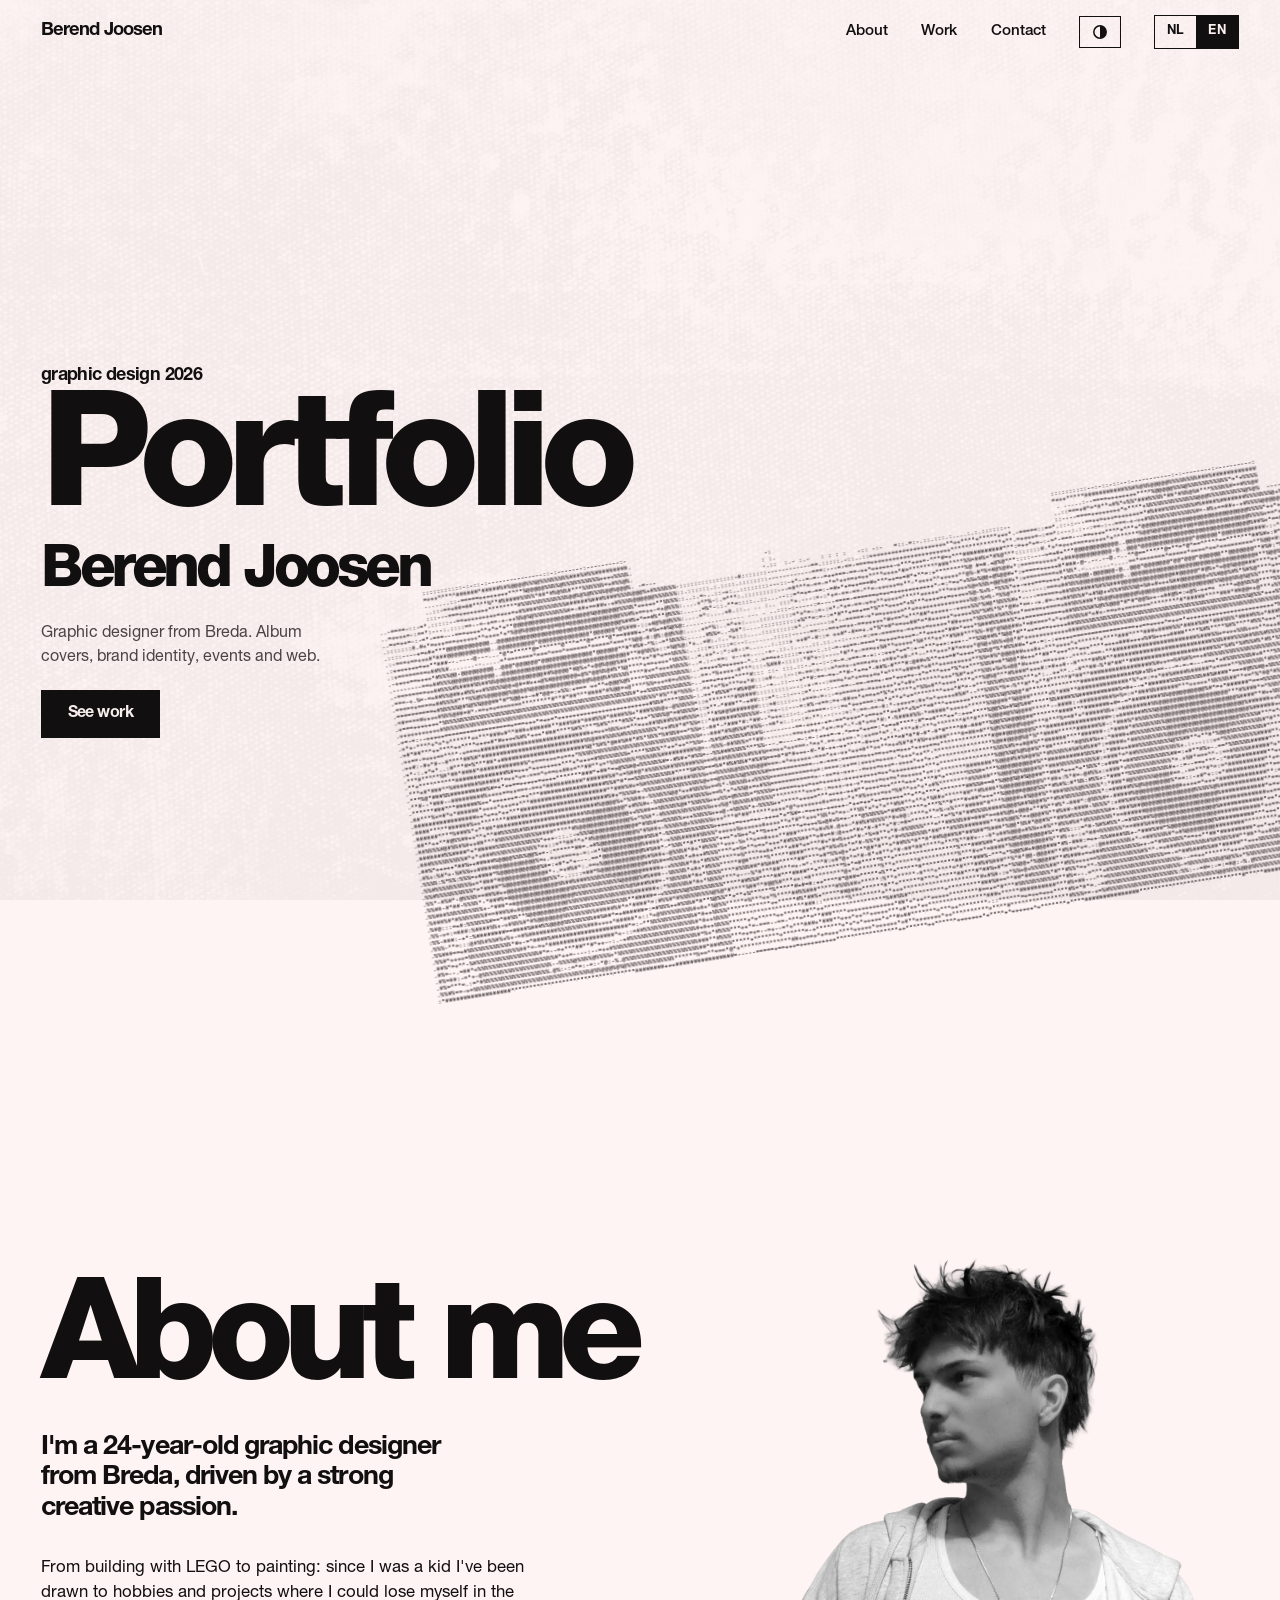
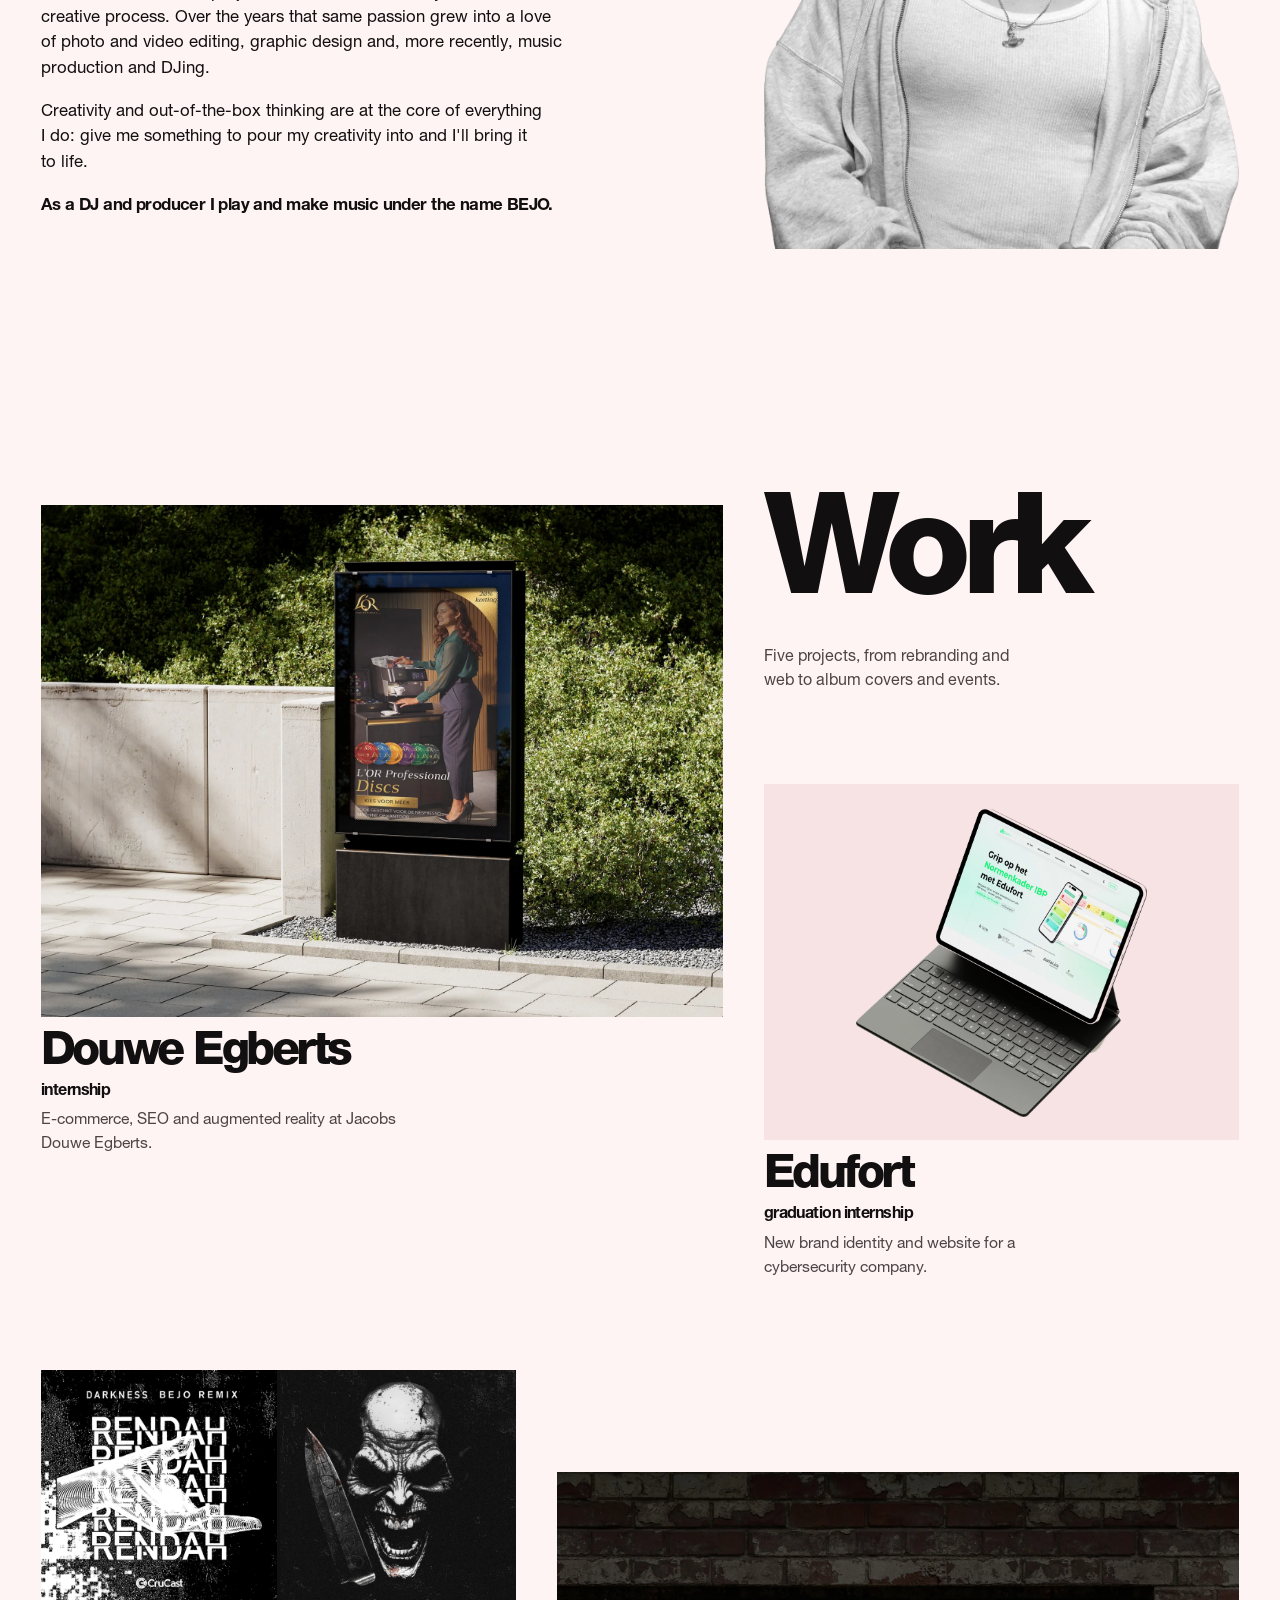
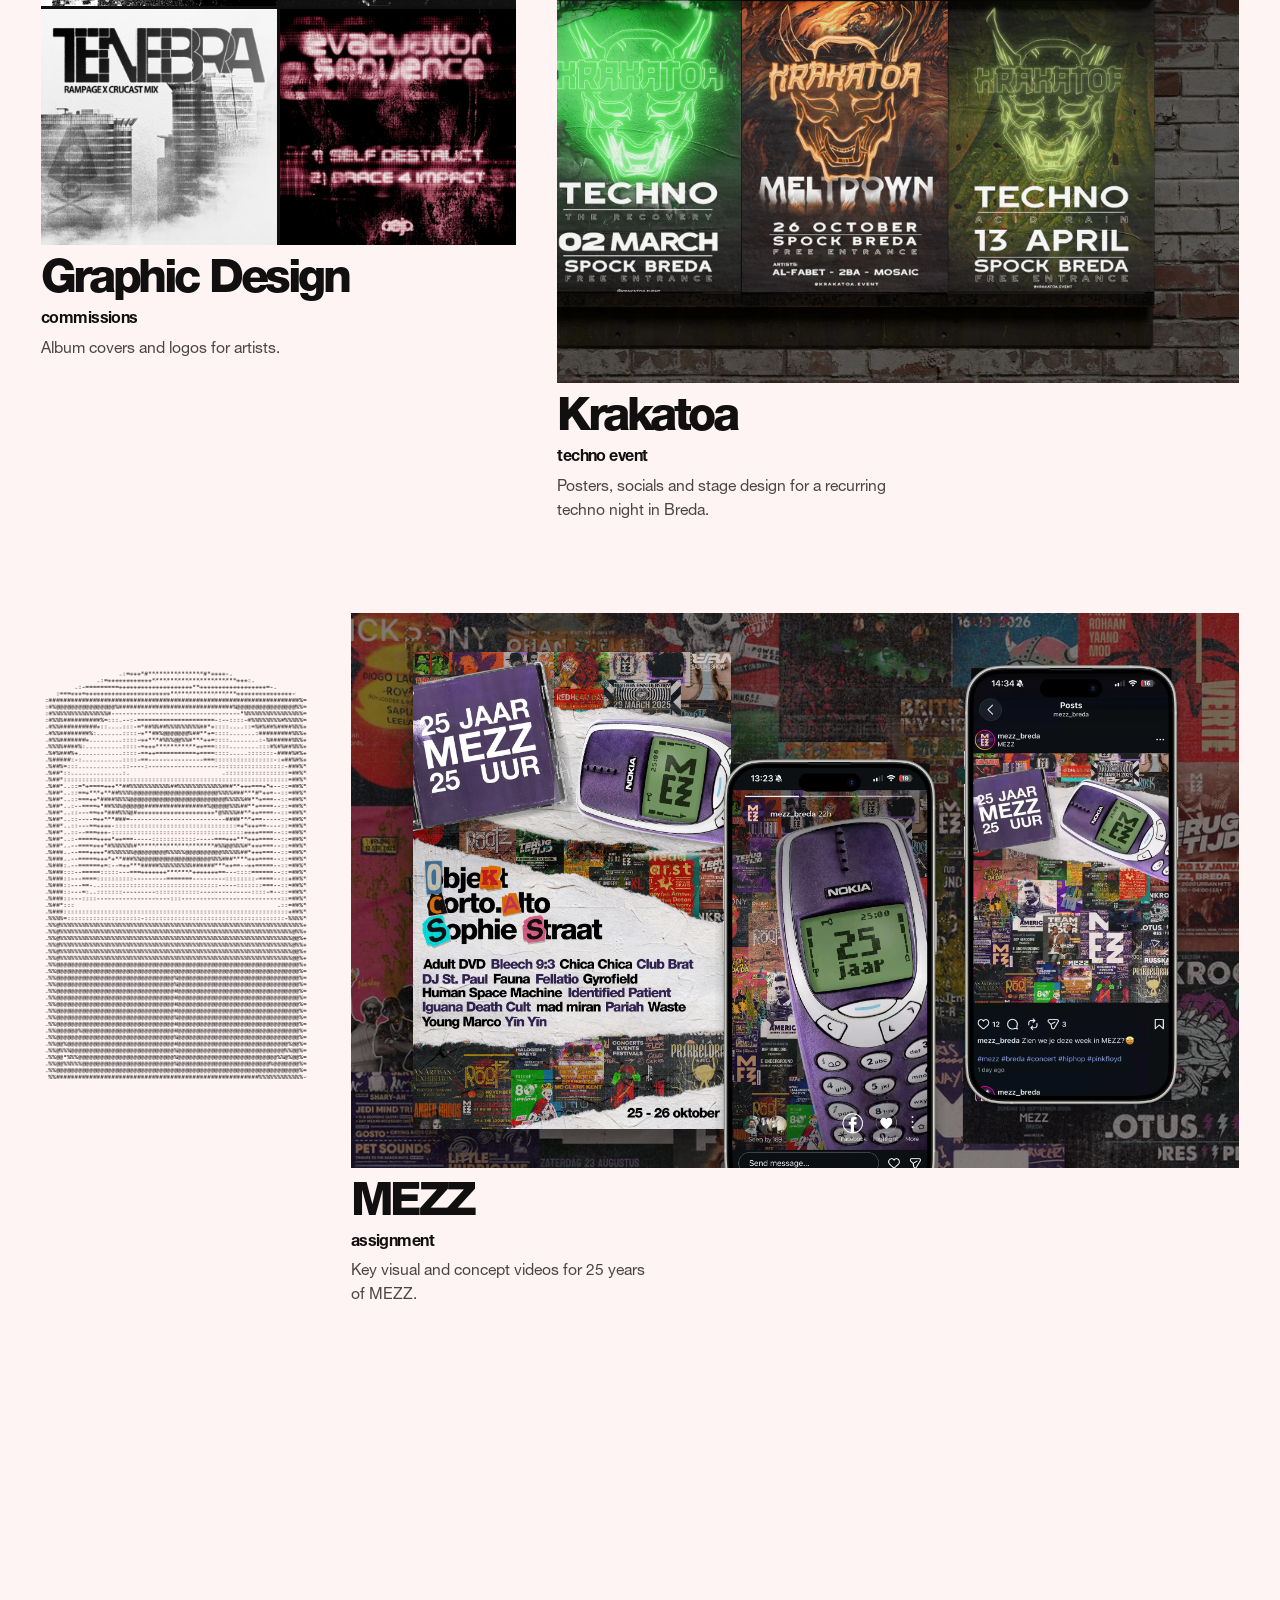
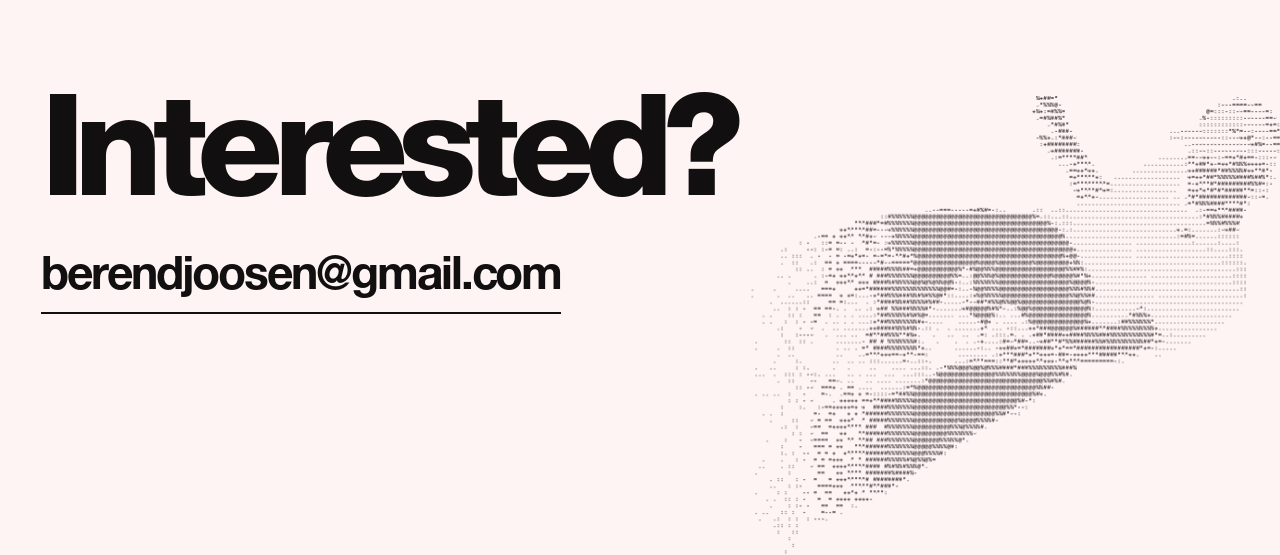
==== commit a3bb74c8: "Scroll reveal: ASCII art resolves into the real content while floating in Pictures become ASCII of t" ====
--- a/index.html
+++ b/index.html
@@ -170,6 +170,7 @@
 
   <script src="js/main.js"></script>
   <script src="js/ascii-lib.js"></script>
+  <script src="js/ascii-reveal.js"></script>
   <script src="js/ascii-rain.js"></script>
   <script src="js/ascii-deck.js"></script>
   <script src="js/ascii-speaker.js"></script>
--- a/css/styles.css
+++ b/css/styles.css
@@ -471,11 +471,13 @@
   .tile:hover .tile-name, .tile:focus-visible .tile-name { background-size: 100% 3px; }
 }
 
-/* scroll reveal: content stays visible without JS or with reduced motion */
+/* scroll reveal: content stays visible without JS or with reduced motion.
+   The block is hidden until ascii-reveal.js has put its ASCII cover on, then it floats up
+   (cover and all) while the ASCII resolves into the real content. */
 @media (prefers-reduced-motion: no-preference) {
   .js .reveal:not(.in) { opacity: 0; transform: translateY(28px); }
   .js .reveal {
-    transition: opacity 700ms var(--ease-out), transform 700ms var(--ease-out);
+    transition: opacity 800ms var(--ease-out), transform 900ms var(--ease-out);
   }
 }
 
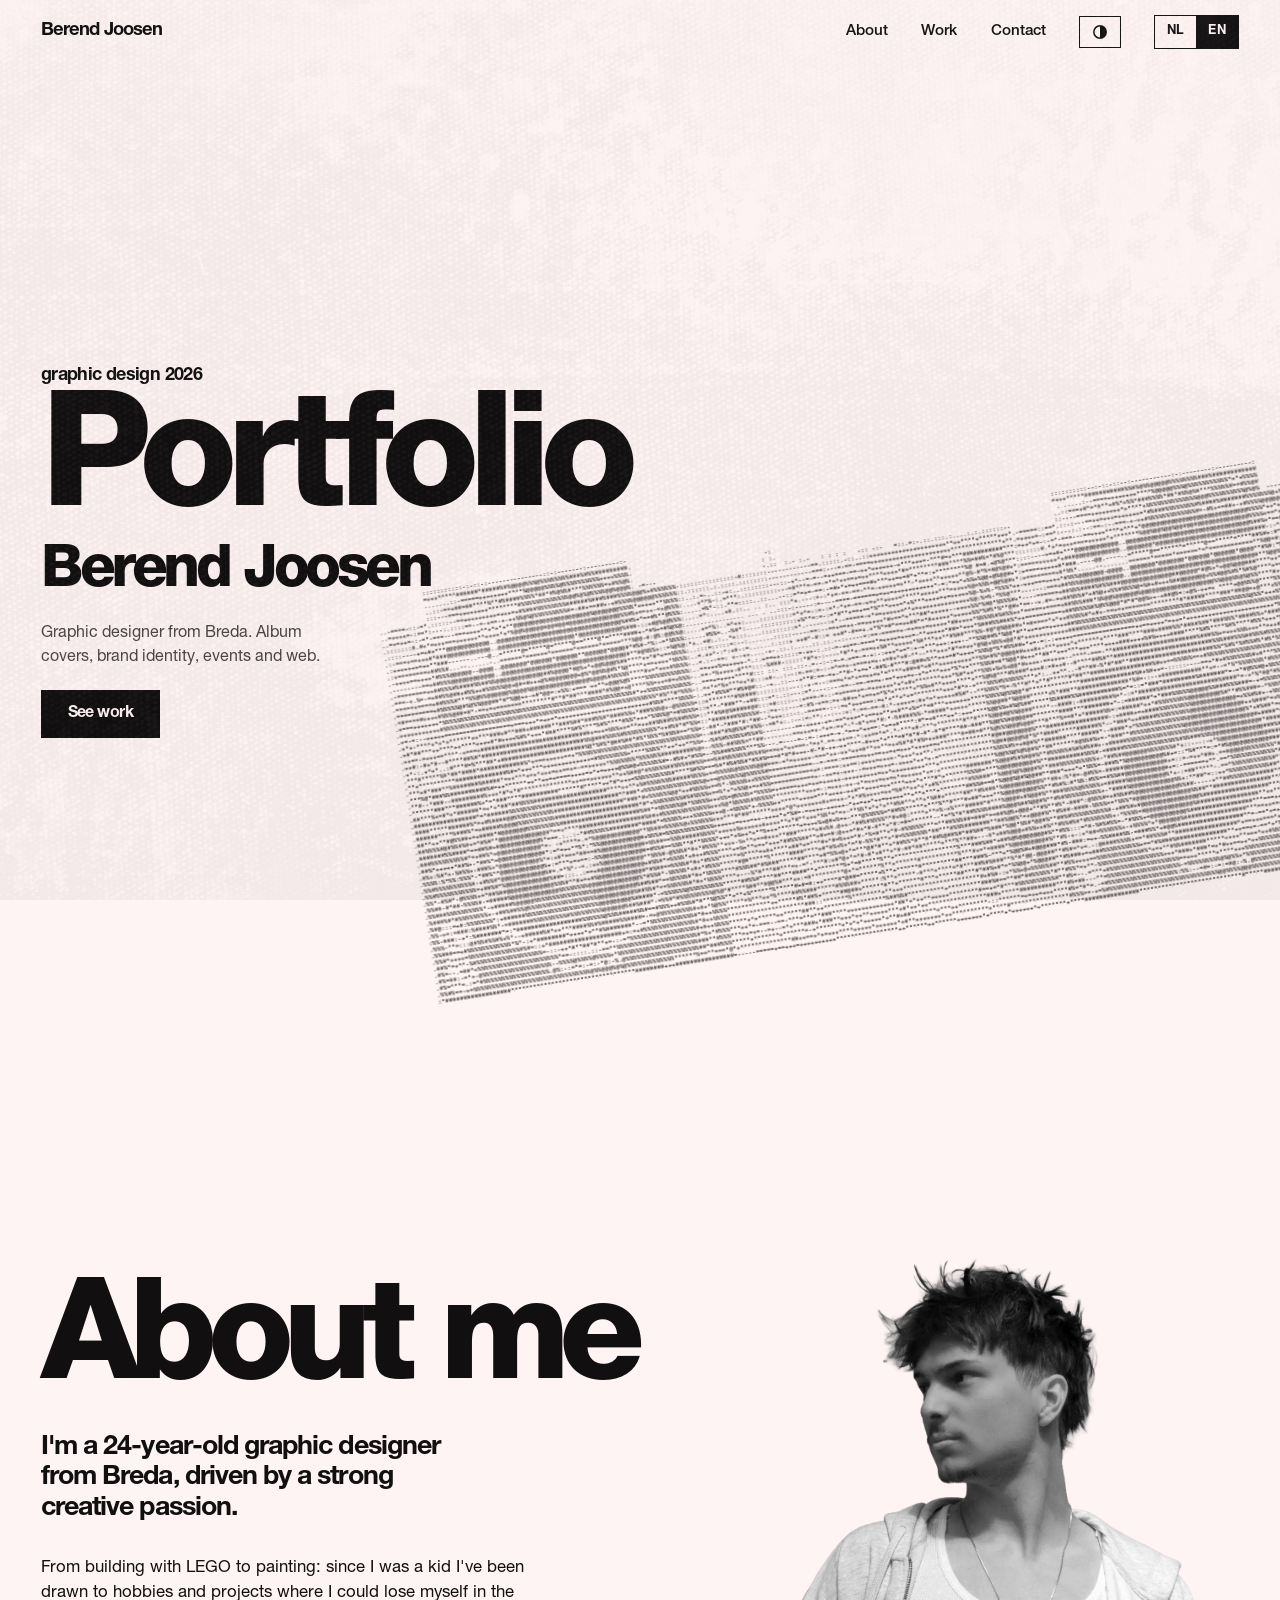
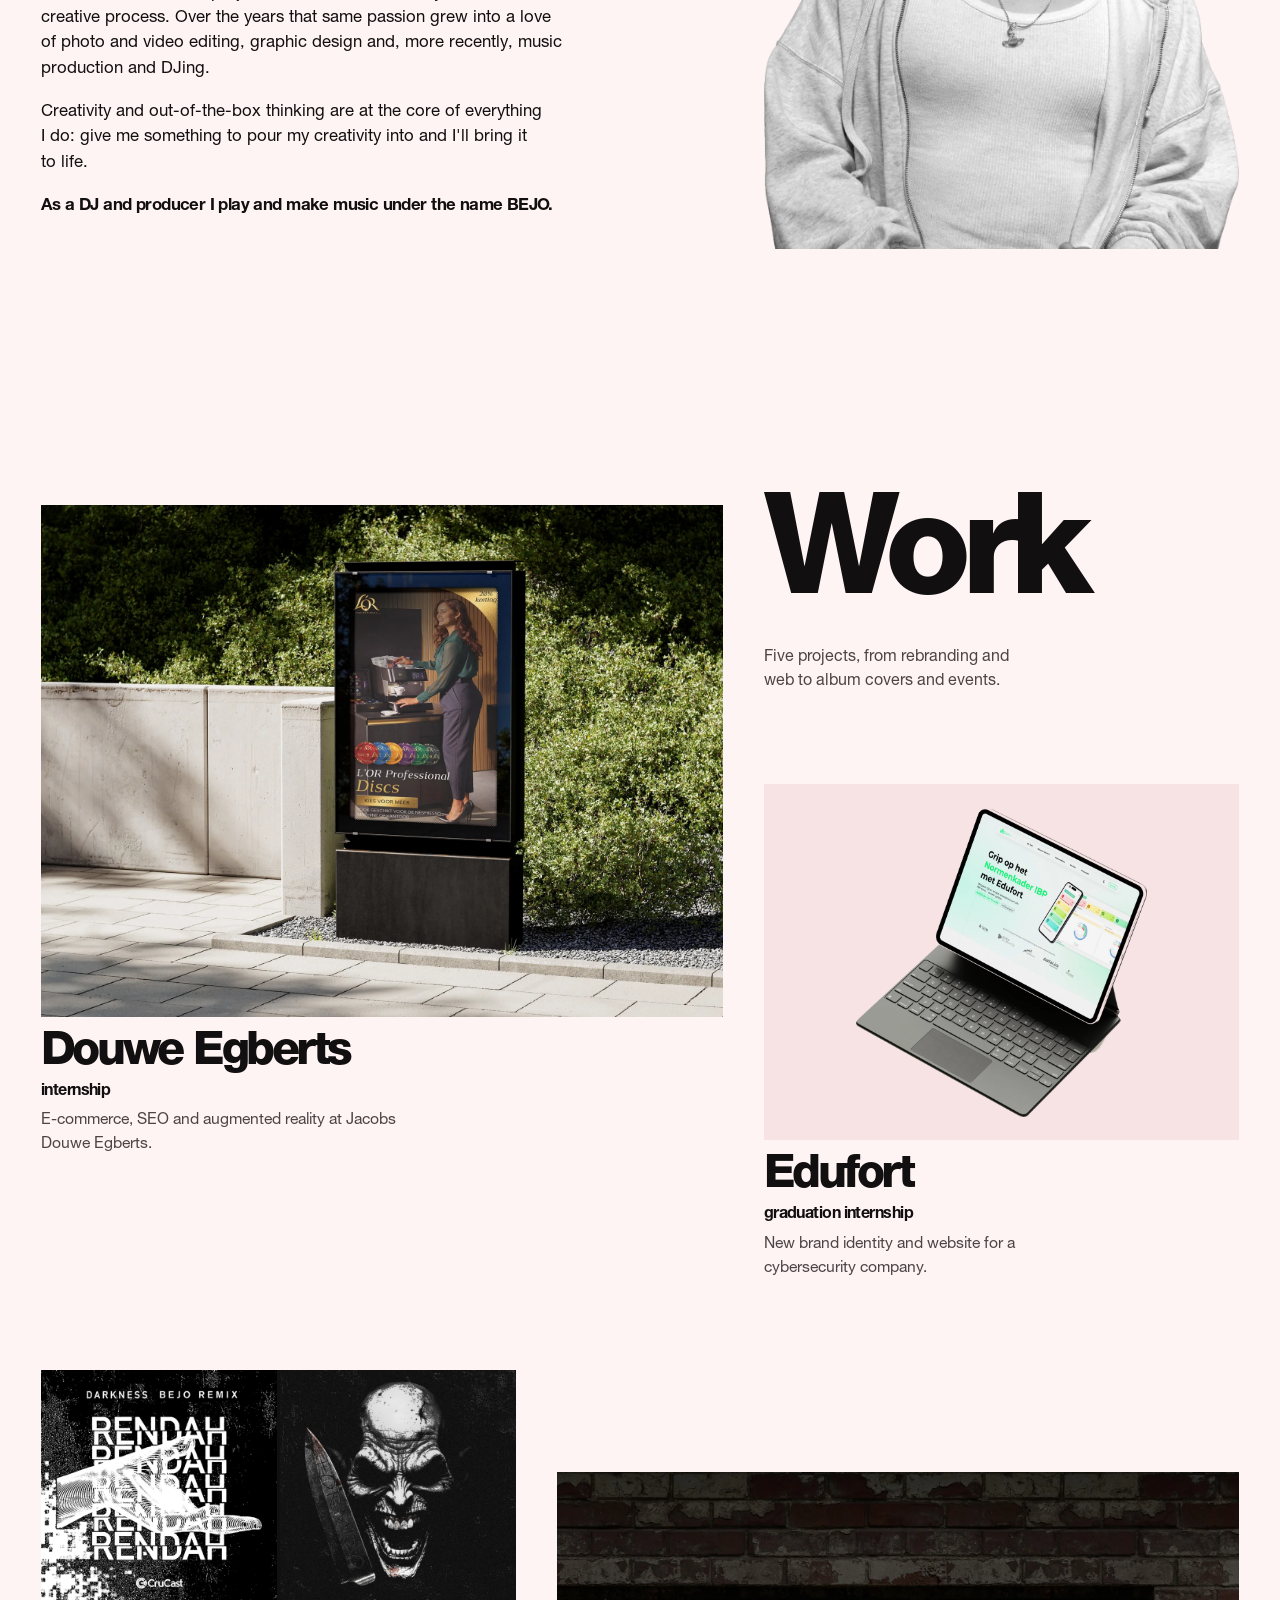
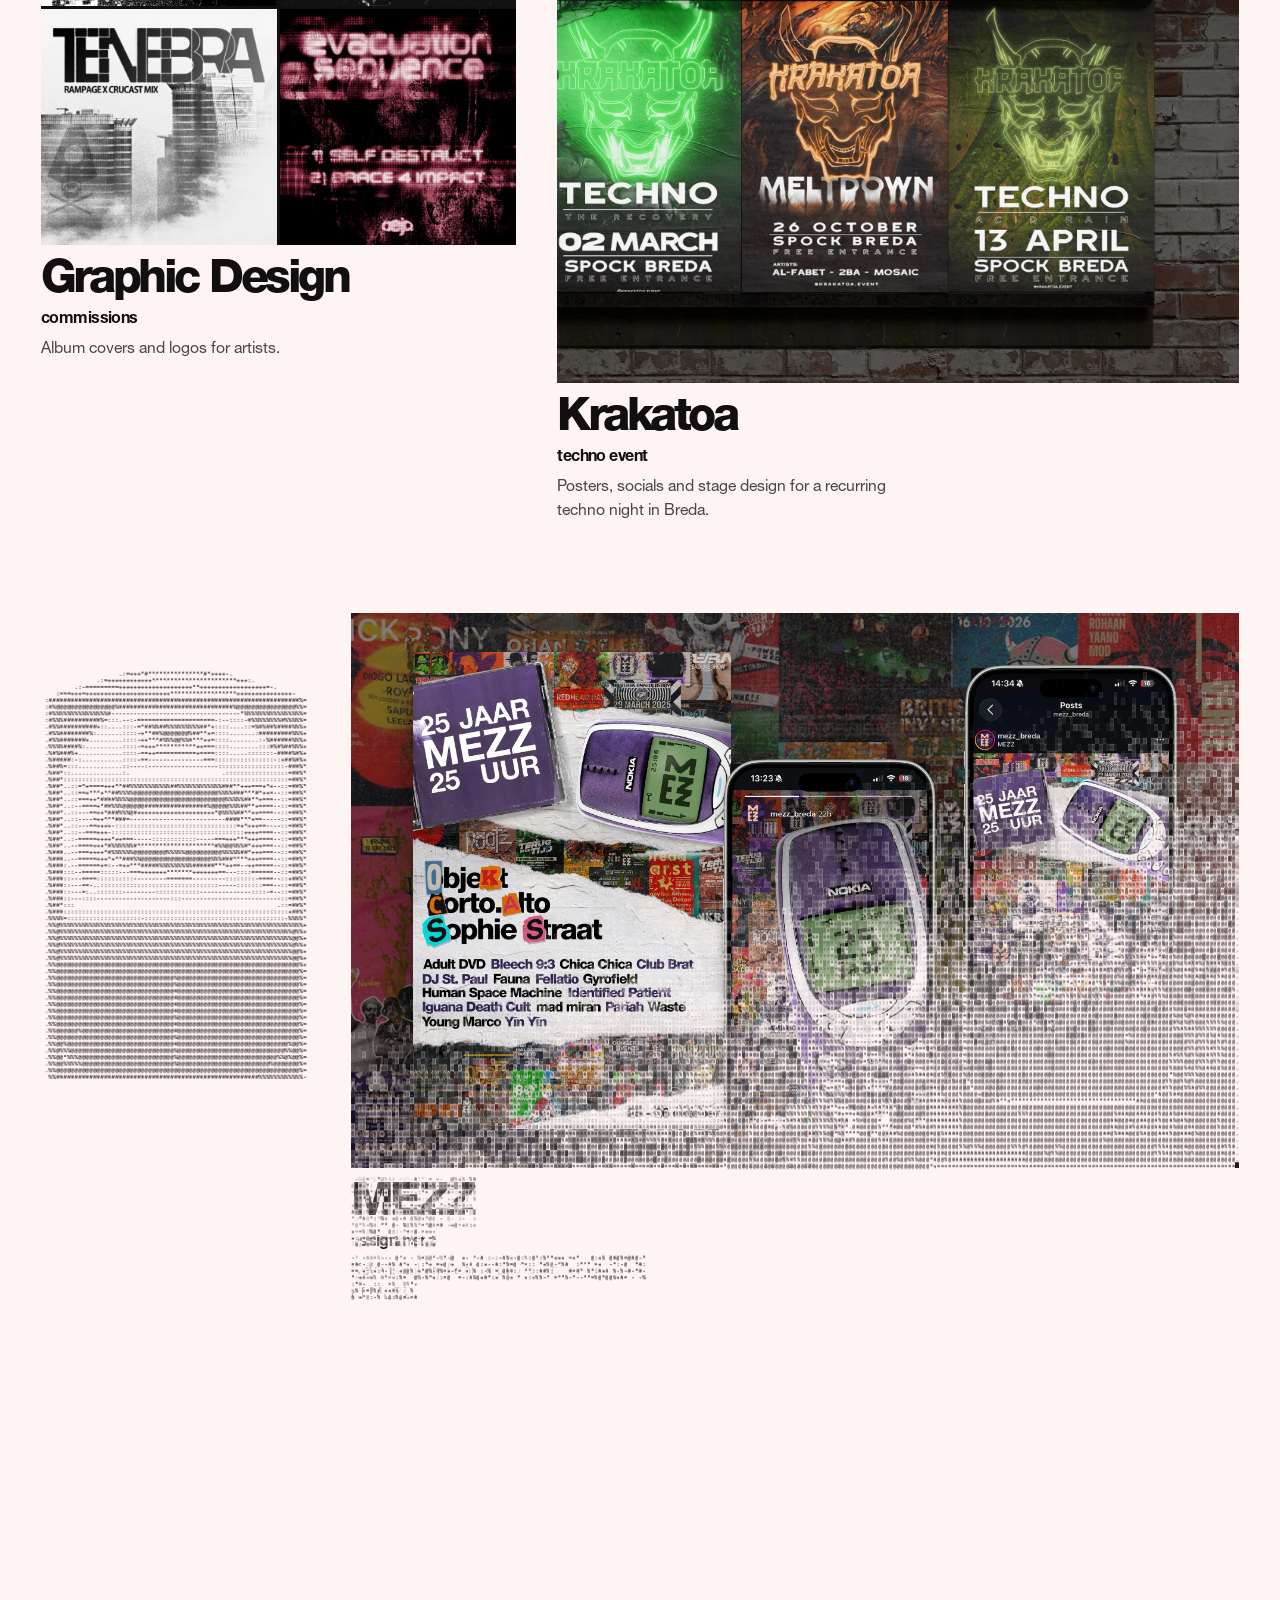
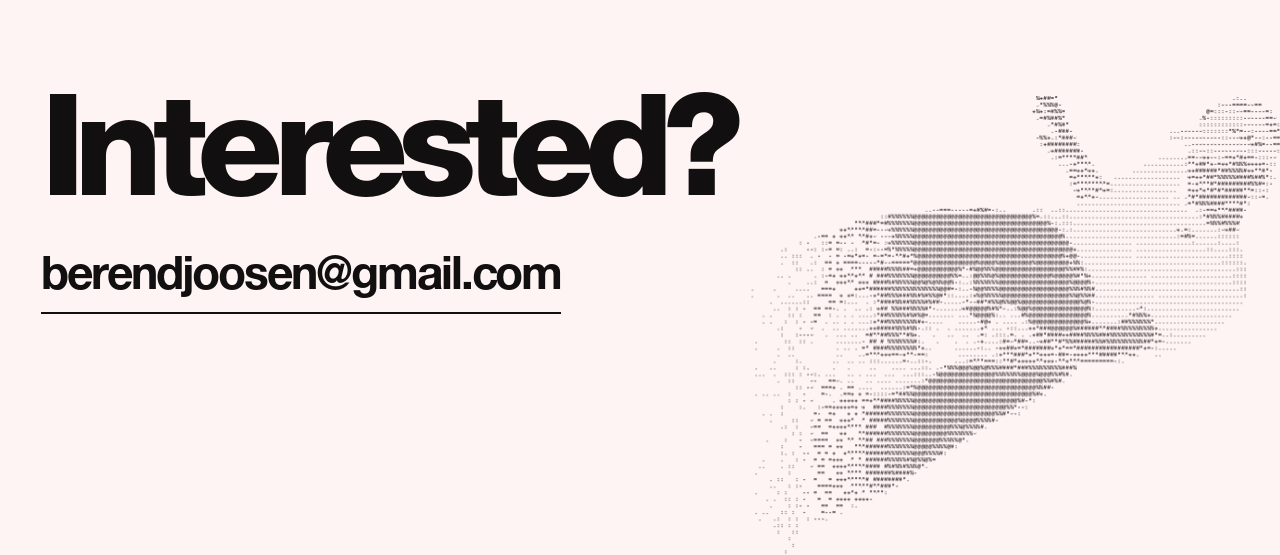
==== commit d3da9db1: "MEZZ: label the assignment as a concept Co-Authored-By: Claude Sonnet 5.5 <noreply@anthropic.com>" ====
--- a/index.html
+++ b/index.html
@@ -139,7 +139,7 @@
           </div>
           <div class="tile-meta">
             <h3 class="tile-name">MEZZ</h3>
-            <p class="tile-kind" data-i18n="kindMezz">opdracht</p>
+            <p class="tile-kind" data-i18n="kindMezz">opdracht (concept)</p>
             <p class="tile-desc" data-i18n="descMezz">Visuele uiting en conceptvideo's voor 25 jaar MEZZ.</p>
           </div>
         </a>
--- a/css/styles.css
+++ b/css/styles.css
@@ -36,7 +36,7 @@
   --media-bg: #120f10;     /* image panels stay dark in both themes */
 
   /* theme switches: grain blend, hero blend and how the ASCII canvases (drawn in ink) are shown */
-  --grain-blend: multiply;
+  --grain-blend: normal;
   --grain-opacity: 0.045;
   --deck-blend: multiply;
   --ascii-filter: none;
@@ -64,7 +64,7 @@
   --rule: rgb(255 244 244 / 0.85);
   --paper-deep: #241c1e;
   --media-bg: #1d1719;
-  --grain-blend: screen;
+  --grain-blend: normal;
   --grain-opacity: 0.03;
   --deck-blend: normal;
   --ascii-filter: invert(1);
@@ -79,7 +79,7 @@
     --rule: rgb(255 244 244 / 0.85);
     --paper-deep: #241c1e;
     --media-bg: #1d1719;
-    --grain-blend: screen;
+    --grain-blend: normal;
     --grain-opacity: 0.03;
     --deck-blend: normal;
     --ascii-filter: invert(1);
@@ -87,9 +87,9 @@
   }
 }
 
-/* the ASCII glyphs are baked in ink on a light paper fill; flip both with the theme */
-.hero-deck canvas, .speaker canvas, .cup canvas, .lock canvas, .corner-figure canvas,
-.about-photo canvas, .tile-media canvas { filter: var(--ascii-filter); }
+/* the ASCII glyphs are baked in ink on a light paper fill; flip both with the theme
+   (the hover morph on the portrait and work cards draws in the theme colours itself, so it needs no filter) */
+.hero-deck canvas, .speaker canvas, .cup canvas, .lock canvas, .corner-figure canvas { filter: var(--ascii-filter); }
 /* no-JS fallbacks are pre-rendered ASCII (assets/img/ascii), drawn in ink like the canvases */
 .hero-deck noscript img, .speaker noscript img, .cup noscript img, .lock noscript img, .corner-figure noscript img { filter: var(--ascii-filter); }
 
@@ -466,8 +466,6 @@
 }
 
 @media (hover: hover) and (pointer: fine) {
-  .tile:hover .tile-media img:not(.mz-bg) { transform: scale(1.035); }
-  .tile:hover .mezz-stage .mz-bg { transform: scale(1.035); }
   .tile:hover .tile-name, .tile:focus-visible .tile-name { background-size: 100% 3px; }
 }
 
